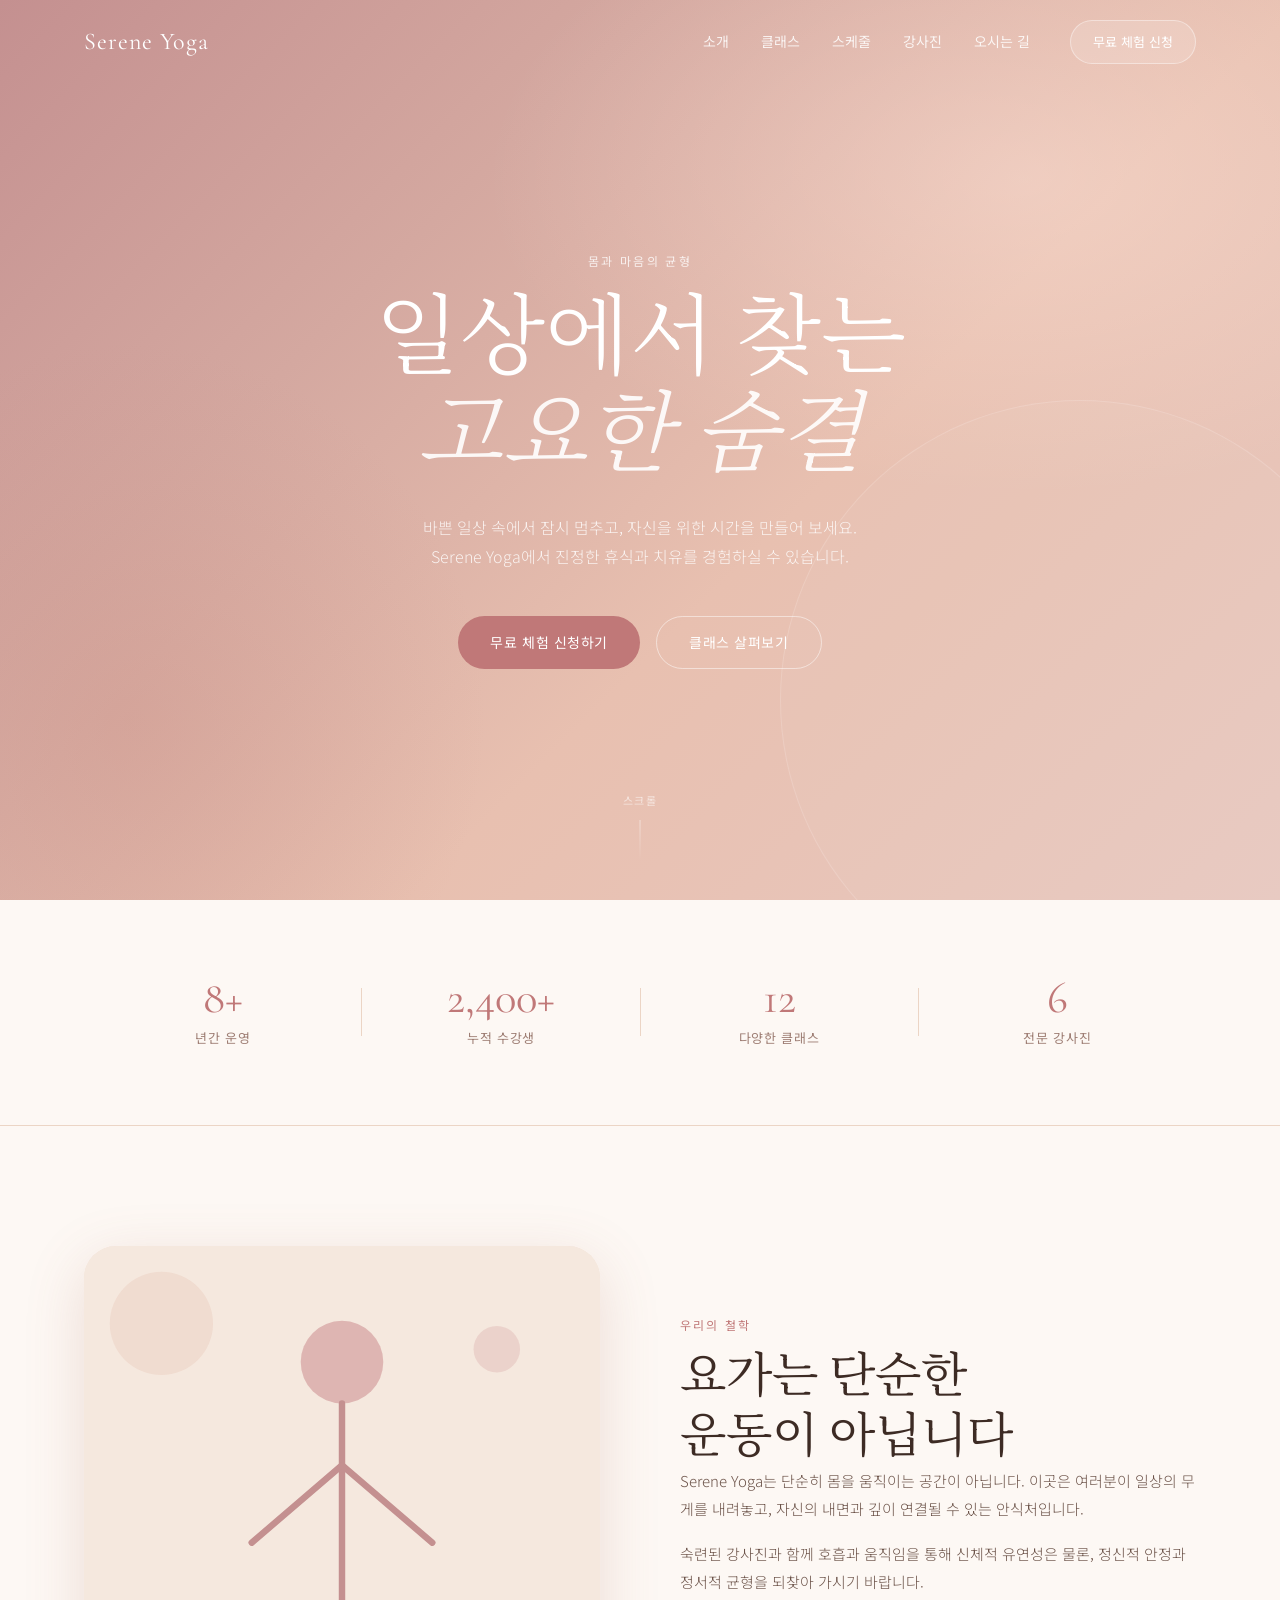
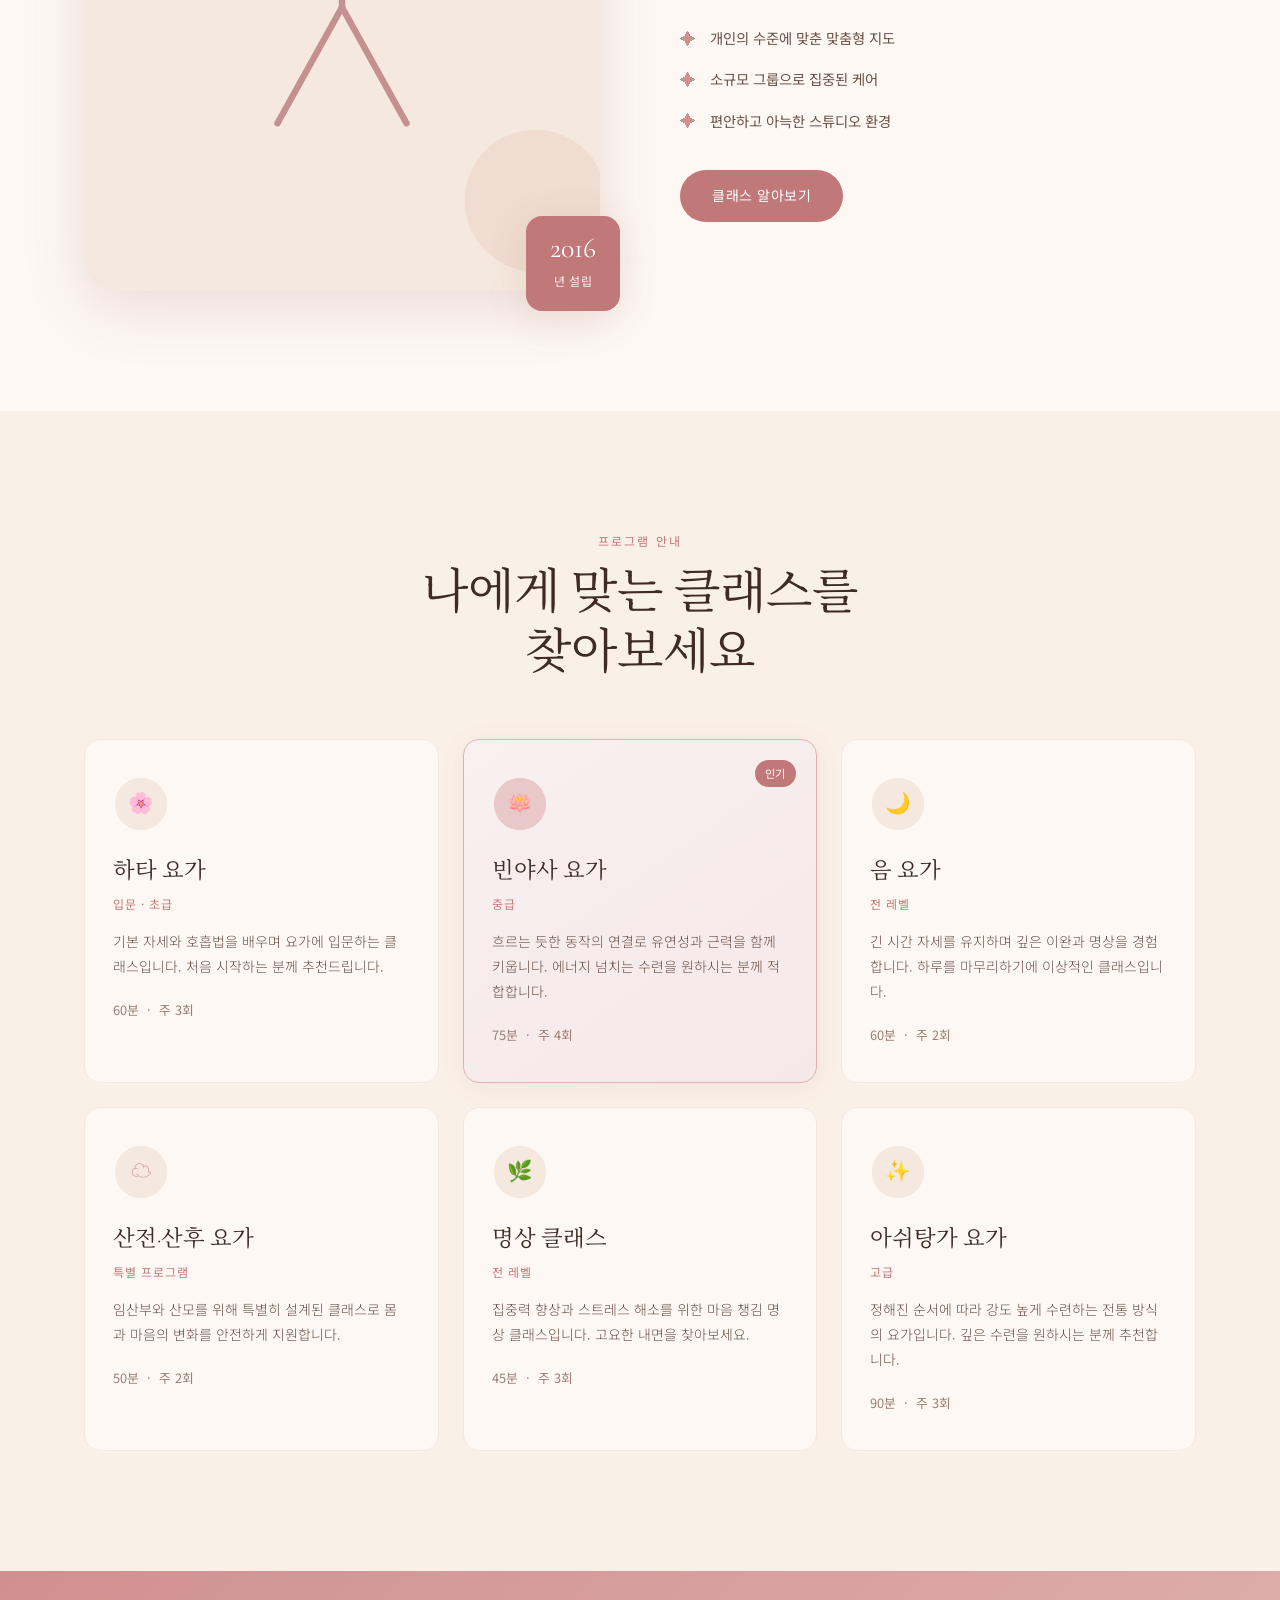
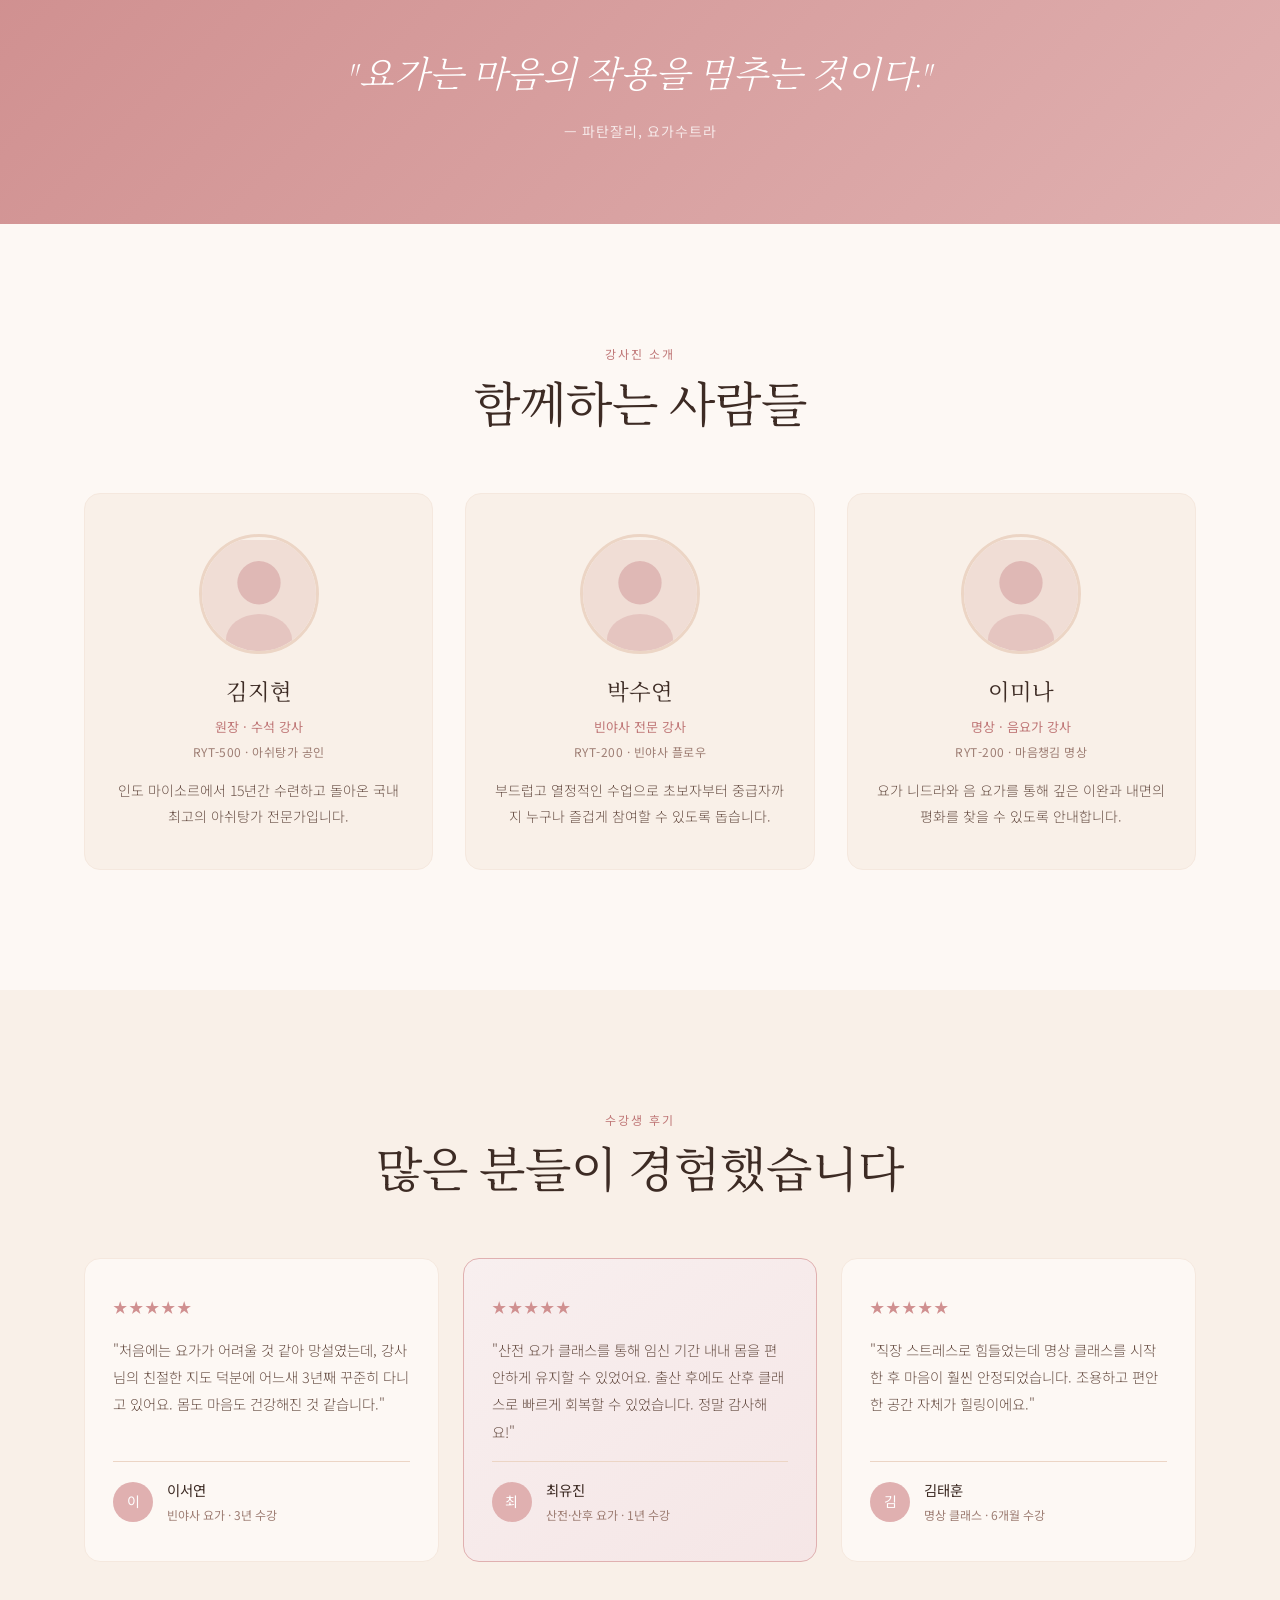
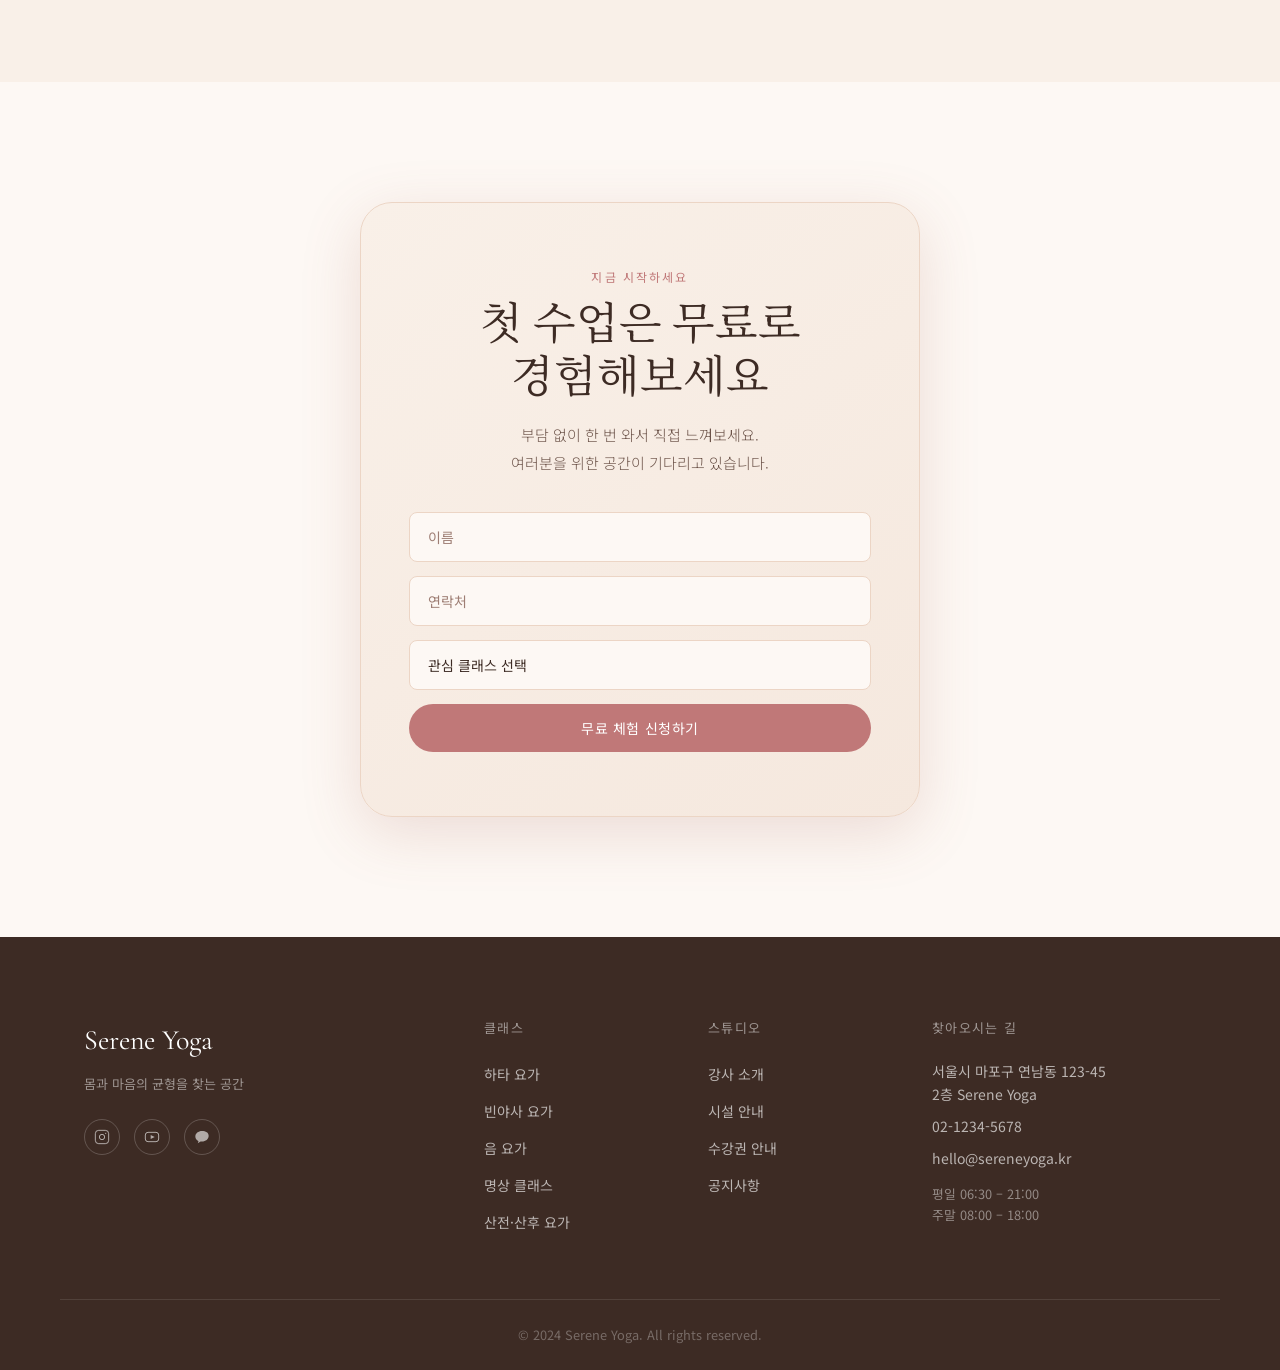
==== index.html @ a962a91e "Add Serene Yoga brand website V1 and V2 - V1: initial yoga studio landing page (index.html, style.cs" ====
<!DOCTYPE html>
<html lang="ko">
<head>
  <meta charset="UTF-8" />
  <meta name="viewport" content="width=device-width, initial-scale=1.0" />
  <title>Serene Yoga — 내면의 평화를 찾아서</title>
  <link rel="preconnect" href="https://fonts.googleapis.com" />
  <link rel="preconnect" href="https://fonts.gstatic.com" crossorigin />
  <link href="https://fonts.googleapis.com/css2?family=Cormorant+Garamond:ital,wght@0,300;0,400;0,500;1,300;1,400&family=Noto+Serif+KR:wght@300;400;500&family=Noto+Sans+KR:wght@300;400&display=swap" rel="stylesheet" />
  <link rel="stylesheet" href="style.css" />
</head>
<body>

  <!-- Navigation -->
  <header class="nav-header">
    <div class="nav-inner">
      <a href="#" class="logo">Serene Yoga</a>
      <nav class="nav-links">
        <a href="#about">소개</a>
        <a href="#classes">클래스</a>
        <a href="#schedule">스케줄</a>
        <a href="#instructors">강사진</a>
        <a href="#contact">오시는 길</a>
      </nav>
      <a href="#register" class="nav-cta">무료 체험 신청</a>
      <button class="nav-toggle" aria-label="메뉴 열기">
        <span></span><span></span><span></span>
      </button>
    </div>
  </header>

  <!-- Hero -->
  <section class="hero">
    <div class="hero-bg"></div>
    <div class="hero-content">
      <p class="hero-eyebrow">몸과 마음의 균형</p>
      <h1 class="hero-title">일상에서 찾는<br /><em>고요한 숨결</em></h1>
      <p class="hero-desc">
        바쁜 일상 속에서 잠시 멈추고, 자신을 위한 시간을 만들어 보세요.<br />
        Serene Yoga에서 진정한 휴식과 치유를 경험하실 수 있습니다.
      </p>
      <div class="hero-actions">
        <a href="#register" class="btn btn-primary">무료 체험 신청하기</a>
        <a href="#classes" class="btn btn-ghost">클래스 살펴보기</a>
      </div>
    </div>
    <div class="hero-scroll">
      <span>스크롤</span>
      <div class="scroll-line"></div>
    </div>
  </section>

  <!-- Stats -->
  <section class="stats">
    <div class="container">
      <div class="stats-grid">
        <div class="stat-item">
          <span class="stat-num">8+</span>
          <span class="stat-label">년간 운영</span>
        </div>
        <div class="stat-divider"></div>
        <div class="stat-item">
          <span class="stat-num">2,400+</span>
          <span class="stat-label">누적 수강생</span>
        </div>
        <div class="stat-divider"></div>
        <div class="stat-item">
          <span class="stat-num">12</span>
          <span class="stat-label">다양한 클래스</span>
        </div>
        <div class="stat-divider"></div>
        <div class="stat-item">
          <span class="stat-num">6</span>
          <span class="stat-label">전문 강사진</span>
        </div>
      </div>
    </div>
  </section>

  <!-- About -->
  <section class="about" id="about">
    <div class="container about-grid">
      <div class="about-visual">
        <div class="about-img-wrap">
          <div class="about-img-placeholder">
            <svg viewBox="0 0 400 500" fill="none" xmlns="http://www.w3.org/2000/svg">
              <rect width="400" height="500" fill="#f5e8de"/>
              <!-- Simple yoga pose illustration -->
              <circle cx="200" cy="90" r="32" fill="#d4a0a0" opacity="0.7"/>
              <line x1="200" y1="122" x2="200" y2="280" stroke="#c49090" stroke-width="5" stroke-linecap="round"/>
              <line x1="200" y1="170" x2="130" y2="230" stroke="#c49090" stroke-width="5" stroke-linecap="round"/>
              <line x1="200" y1="170" x2="270" y2="230" stroke="#c49090" stroke-width="5" stroke-linecap="round"/>
              <line x1="200" y1="280" x2="150" y2="370" stroke="#c49090" stroke-width="5" stroke-linecap="round"/>
              <line x1="200" y1="280" x2="250" y2="370" stroke="#c49090" stroke-width="5" stroke-linecap="round"/>
              <!-- decorative circles -->
              <circle cx="60" cy="60" r="40" fill="#e8c8b8" opacity="0.4"/>
              <circle cx="350" cy="430" r="55" fill="#e8c8b8" opacity="0.4"/>
              <circle cx="320" cy="80" r="18" fill="#d4a0a0" opacity="0.3"/>
            </svg>
          </div>
          <div class="about-badge">
            <span class="badge-num">2016</span>
            <span class="badge-text">년 설립</span>
          </div>
        </div>
      </div>
      <div class="about-text">
        <p class="section-eyebrow">우리의 철학</p>
        <h2 class="section-title">요가는 단순한<br />운동이 아닙니다</h2>
        <p class="about-body">
          Serene Yoga는 단순히 몸을 움직이는 공간이 아닙니다. 이곳은 여러분이 일상의 무게를 내려놓고,
          자신의 내면과 깊이 연결될 수 있는 안식처입니다.
        </p>
        <p class="about-body">
          숙련된 강사진과 함께 호흡과 움직임을 통해 신체적 유연성은 물론,
          정신적 안정과 정서적 균형을 되찾아 가시기 바랍니다.
        </p>
        <ul class="about-list">
          <li>
            <div class="list-icon">&#10022;</div>
            <span>개인의 수준에 맞춘 맞춤형 지도</span>
          </li>
          <li>
            <div class="list-icon">&#10022;</div>
            <span>소규모 그룹으로 집중된 케어</span>
          </li>
          <li>
            <div class="list-icon">&#10022;</div>
            <span>편안하고 아늑한 스튜디오 환경</span>
          </li>
        </ul>
        <a href="#classes" class="btn btn-primary">클래스 알아보기</a>
      </div>
    </div>
  </section>

  <!-- Classes -->
  <section class="classes" id="classes">
    <div class="container">
      <div class="section-header">
        <p class="section-eyebrow">프로그램 안내</p>
        <h2 class="section-title">나에게 맞는 클래스를<br />찾아보세요</h2>
      </div>
      <div class="classes-grid">
        <div class="class-card">
          <div class="class-icon">
            <svg viewBox="0 0 60 60" fill="none"><circle cx="30" cy="30" r="28" fill="#f5e8de"/><text x="30" y="36" text-anchor="middle" font-size="22" fill="#c49090">🌸</text></svg>
          </div>
          <h3 class="class-name">하타 요가</h3>
          <p class="class-level">입문 · 초급</p>
          <p class="class-desc">기본 자세와 호흡법을 배우며 요가에 입문하는 클래스입니다. 처음 시작하는 분께 추천드립니다.</p>
          <div class="class-info">
            <span>60분</span>
            <span>·</span>
            <span>주 3회</span>
          </div>
        </div>
        <div class="class-card class-card--featured">
          <div class="class-badge-tag">인기</div>
          <div class="class-icon">
            <svg viewBox="0 0 60 60" fill="none"><circle cx="30" cy="30" r="28" fill="#e8c8c8"/><text x="30" y="36" text-anchor="middle" font-size="22" fill="#a06060">🪷</text></svg>
          </div>
          <h3 class="class-name">빈야사 요가</h3>
          <p class="class-level">중급</p>
          <p class="class-desc">흐르는 듯한 동작의 연결로 유연성과 근력을 함께 키웁니다. 에너지 넘치는 수련을 원하시는 분께 적합합니다.</p>
          <div class="class-info">
            <span>75분</span>
            <span>·</span>
            <span>주 4회</span>
          </div>
        </div>
        <div class="class-card">
          <div class="class-icon">
            <svg viewBox="0 0 60 60" fill="none"><circle cx="30" cy="30" r="28" fill="#f5e8de"/><text x="30" y="36" text-anchor="middle" font-size="22" fill="#c49090">🌙</text></svg>
          </div>
          <h3 class="class-name">음 요가</h3>
          <p class="class-level">전 레벨</p>
          <p class="class-desc">긴 시간 자세를 유지하며 깊은 이완과 명상을 경험합니다. 하루를 마무리하기에 이상적인 클래스입니다.</p>
          <div class="class-info">
            <span>60분</span>
            <span>·</span>
            <span>주 2회</span>
          </div>
        </div>
        <div class="class-card">
          <div class="class-icon">
            <svg viewBox="0 0 60 60" fill="none"><circle cx="30" cy="30" r="28" fill="#f5e8de"/><text x="30" y="36" text-anchor="middle" font-size="22" fill="#c49090">☁️</text></svg>
          </div>
          <h3 class="class-name">산전·산후 요가</h3>
          <p class="class-level">특별 프로그램</p>
          <p class="class-desc">임산부와 산모를 위해 특별히 설계된 클래스로 몸과 마음의 변화를 안전하게 지원합니다.</p>
          <div class="class-info">
            <span>50분</span>
            <span>·</span>
            <span>주 2회</span>
          </div>
        </div>
        <div class="class-card">
          <div class="class-icon">
            <svg viewBox="0 0 60 60" fill="none"><circle cx="30" cy="30" r="28" fill="#f5e8de"/><text x="30" y="36" text-anchor="middle" font-size="22" fill="#c49090">🌿</text></svg>
          </div>
          <h3 class="class-name">명상 클래스</h3>
          <p class="class-level">전 레벨</p>
          <p class="class-desc">집중력 향상과 스트레스 해소를 위한 마음 챙김 명상 클래스입니다. 고요한 내면을 찾아보세요.</p>
          <div class="class-info">
            <span>45분</span>
            <span>·</span>
            <span>주 3회</span>
          </div>
        </div>
        <div class="class-card">
          <div class="class-icon">
            <svg viewBox="0 0 60 60" fill="none"><circle cx="30" cy="30" r="28" fill="#f5e8de"/><text x="30" y="36" text-anchor="middle" font-size="22" fill="#c49090">✨</text></svg>
          </div>
          <h3 class="class-name">아쉬탕가 요가</h3>
          <p class="class-level">고급</p>
          <p class="class-desc">정해진 순서에 따라 강도 높게 수련하는 전통 방식의 요가입니다. 깊은 수련을 원하시는 분께 추천합니다.</p>
          <div class="class-info">
            <span>90분</span>
            <span>·</span>
            <span>주 3회</span>
          </div>
        </div>
      </div>
    </div>
  </section>

  <!-- Quote banner -->
  <section class="quote-banner">
    <div class="container">
      <blockquote>
        <p>"요가는 마음의 작용을 멈추는 것이다."</p>
        <cite>— 파탄잘리, 요가수트라</cite>
      </blockquote>
    </div>
  </section>

  <!-- Instructors -->
  <section class="instructors" id="instructors">
    <div class="container">
      <div class="section-header">
        <p class="section-eyebrow">강사진 소개</p>
        <h2 class="section-title">함께하는 사람들</h2>
      </div>
      <div class="instructors-grid">
        <div class="instructor-card">
          <div class="instructor-photo">
            <svg viewBox="0 0 200 200" fill="none"><rect width="200" height="200" fill="#f0ddd5"/><circle cx="100" cy="75" r="38" fill="#d4a0a0" opacity="0.6"/><ellipse cx="100" cy="175" rx="58" ry="45" fill="#d4a0a0" opacity="0.4"/></svg>
          </div>
          <h3 class="instructor-name">김지현</h3>
          <p class="instructor-role">원장 · 수석 강사</p>
          <p class="instructor-cert">RYT-500 · 아쉬탕가 공인</p>
          <p class="instructor-bio">인도 마이소르에서 15년간 수련하고 돌아온 국내 최고의 아쉬탕가 전문가입니다.</p>
        </div>
        <div class="instructor-card">
          <div class="instructor-photo">
            <svg viewBox="0 0 200 200" fill="none"><rect width="200" height="200" fill="#f0ddd5"/><circle cx="100" cy="75" r="38" fill="#d4a0a0" opacity="0.6"/><ellipse cx="100" cy="175" rx="58" ry="45" fill="#d4a0a0" opacity="0.4"/></svg>
          </div>
          <h3 class="instructor-name">박수연</h3>
          <p class="instructor-role">빈야사 전문 강사</p>
          <p class="instructor-cert">RYT-200 · 빈야사 플로우</p>
          <p class="instructor-bio">부드럽고 열정적인 수업으로 초보자부터 중급자까지 누구나 즐겁게 참여할 수 있도록 돕습니다.</p>
        </div>
        <div class="instructor-card">
          <div class="instructor-photo">
            <svg viewBox="0 0 200 200" fill="none"><rect width="200" height="200" fill="#f0ddd5"/><circle cx="100" cy="75" r="38" fill="#d4a0a0" opacity="0.6"/><ellipse cx="100" cy="175" rx="58" ry="45" fill="#d4a0a0" opacity="0.4"/></svg>
          </div>
          <h3 class="instructor-name">이미나</h3>
          <p class="instructor-role">명상 · 음요가 강사</p>
          <p class="instructor-cert">RYT-200 · 마음챙김 명상</p>
          <p class="instructor-bio">요가 니드라와 음 요가를 통해 깊은 이완과 내면의 평화를 찾을 수 있도록 안내합니다.</p>
        </div>
      </div>
    </div>
  </section>

  <!-- Testimonials -->
  <section class="testimonials">
    <div class="container">
      <div class="section-header">
        <p class="section-eyebrow">수강생 후기</p>
        <h2 class="section-title">많은 분들이 경험했습니다</h2>
      </div>
      <div class="testimonials-grid">
        <div class="testimonial-card">
          <div class="stars">★★★★★</div>
          <p class="testimonial-text">"처음에는 요가가 어려울 것 같아 망설였는데, 강사님의 친절한 지도 덕분에 어느새 3년째 꾸준히 다니고 있어요. 몸도 마음도 건강해진 것 같습니다."</p>
          <div class="testimonial-author">
            <div class="author-avatar">이</div>
            <div>
              <p class="author-name">이서연</p>
              <p class="author-info">빈야사 요가 · 3년 수강</p>
            </div>
          </div>
        </div>
        <div class="testimonial-card testimonial-card--featured">
          <div class="stars">★★★★★</div>
          <p class="testimonial-text">"산전 요가 클래스를 통해 임신 기간 내내 몸을 편안하게 유지할 수 있었어요. 출산 후에도 산후 클래스로 빠르게 회복할 수 있었습니다. 정말 감사해요!"</p>
          <div class="testimonial-author">
            <div class="author-avatar">최</div>
            <div>
              <p class="author-name">최유진</p>
              <p class="author-info">산전·산후 요가 · 1년 수강</p>
            </div>
          </div>
        </div>
        <div class="testimonial-card">
          <div class="stars">★★★★★</div>
          <p class="testimonial-text">"직장 스트레스로 힘들었는데 명상 클래스를 시작한 후 마음이 훨씬 안정되었습니다. 조용하고 편안한 공간 자체가 힐링이에요."</p>
          <div class="testimonial-author">
            <div class="author-avatar">김</div>
            <div>
              <p class="author-name">김태훈</p>
              <p class="author-info">명상 클래스 · 6개월 수강</p>
            </div>
          </div>
        </div>
      </div>
    </div>
  </section>

  <!-- CTA -->
  <section class="cta-section" id="register">
    <div class="container">
      <div class="cta-box">
        <p class="section-eyebrow">지금 시작하세요</p>
        <h2 class="cta-title">첫 수업은 무료로<br />경험해보세요</h2>
        <p class="cta-desc">부담 없이 한 번 와서 직접 느껴보세요.<br />여러분을 위한 공간이 기다리고 있습니다.</p>
        <form class="cta-form">
          <input type="text" placeholder="이름" />
          <input type="tel" placeholder="연락처" />
          <select>
            <option value="">관심 클래스 선택</option>
            <option>하타 요가</option>
            <option>빈야사 요가</option>
            <option>음 요가</option>
            <option>산전·산후 요가</option>
            <option>명상 클래스</option>
            <option>아쉬탕가 요가</option>
          </select>
          <button type="submit" class="btn btn-primary btn-full">무료 체험 신청하기</button>
        </form>
      </div>
    </div>
  </section>

  <!-- Footer -->
  <footer class="footer" id="contact">
    <div class="container footer-grid">
      <div class="footer-brand">
        <p class="footer-logo">Serene Yoga</p>
        <p class="footer-tagline">몸과 마음의 균형을 찾는 공간</p>
        <div class="footer-socials">
          <a href="#" aria-label="Instagram">
            <svg viewBox="0 0 24 24" fill="none" stroke="currentColor" stroke-width="1.5"><rect x="2" y="2" width="20" height="20" rx="5"/><circle cx="12" cy="12" r="4"/><circle cx="17.5" cy="6.5" r="1" fill="currentColor" stroke="none"/></svg>
          </a>
          <a href="#" aria-label="YouTube">
            <svg viewBox="0 0 24 24" fill="none" stroke="currentColor" stroke-width="1.5"><rect x="2" y="5" width="20" height="14" rx="4"/><polygon points="10,9 16,12 10,15" fill="currentColor" stroke="none"/></svg>
          </a>
          <a href="#" aria-label="Kakao">
            <svg viewBox="0 0 24 24" fill="currentColor"><path d="M12 3C6.48 3 2 6.69 2 11.25c0 2.9 1.88 5.45 4.73 6.94L5.7 21.5l4.16-2.73c.7.1 1.42.15 2.14.15 5.52 0 10-3.69 10-8.67S17.52 3 12 3z"/></svg>
          </a>
        </div>
      </div>
      <div class="footer-col">
        <h4>클래스</h4>
        <ul>
          <li><a href="#">하타 요가</a></li>
          <li><a href="#">빈야사 요가</a></li>
          <li><a href="#">음 요가</a></li>
          <li><a href="#">명상 클래스</a></li>
          <li><a href="#">산전·산후 요가</a></li>
        </ul>
      </div>
      <div class="footer-col">
        <h4>스튜디오</h4>
        <ul>
          <li><a href="#">강사 소개</a></li>
          <li><a href="#">시설 안내</a></li>
          <li><a href="#">수강권 안내</a></li>
          <li><a href="#">공지사항</a></li>
        </ul>
      </div>
      <div class="footer-col footer-contact">
        <h4>찾아오시는 길</h4>
        <p>서울시 마포구 연남동 123-45<br />2층 Serene Yoga</p>
        <p>02-1234-5678</p>
        <p>hello@sereneyoga.kr</p>
        <p class="footer-hours">
          평일 06:30 – 21:00<br />
          주말 08:00 – 18:00
        </p>
      </div>
    </div>
    <div class="footer-bottom">
      <p>© 2024 Serene Yoga. All rights reserved.</p>
    </div>
  </footer>

  <script src="main.js"></script>
</body>
</html>
---- style.css ----
:root {
  --beige-50: #fdf8f4;
  --beige-100: #f9f0e8;
  --beige-200: #f5e8de;
  --beige-300: #ecd5c5;
  --pink-300: #e0b0b0;
  --pink-400: #d09090;
  --pink-500: #c07878;
  --pink-600: #a86060;
  --text-dark: #3d2b24;
  --text-mid: #6b5248;
  --text-light: #9e7e74;
  --font-serif: 'Cormorant Garamond', 'Noto Serif KR', serif;
  --font-sans: 'Noto Sans KR', sans-serif;
  --radius-sm: 8px;
  --radius-md: 16px;
  --radius-lg: 32px;
  --radius-full: 9999px;
  --shadow-soft: 0 4px 24px rgba(160,96,80,0.08);
  --shadow-md: 0 8px 40px rgba(160,96,80,0.14);
  --shadow-lg: 0 16px 60px rgba(160,96,80,0.18);
  --t: 0.3s ease;
}

*,*::before,*::after{box-sizing:border-box;margin:0;padding:0}
html{scroll-behavior:smooth;font-size:16px}
body{font-family:var(--font-sans);color:var(--text-dark);background:var(--beige-50);line-height:1.7;-webkit-font-smoothing:antialiased}
img,svg{display:block;max-width:100%}
a{text-decoration:none;color:inherit;transition:color var(--t)}
ul{list-style:none}
button{cursor:pointer;border:none;background:none;font-family:inherit}

.container{width:100%;max-width:1160px;margin:0 auto;padding:0 24px}

.section-eyebrow{font-size:.75rem;font-weight:400;letter-spacing:.18em;text-transform:uppercase;color:var(--pink-500);margin-bottom:12px}
.section-title{font-family:var(--font-serif);font-size:clamp(2rem,4vw,3rem);font-weight:400;line-height:1.25;color:var(--text-dark)}
.section-header{text-align:center;margin-bottom:56px}

.btn{display:inline-flex;align-items:center;gap:8px;padding:14px 32px;border-radius:var(--radius-full);font-size:.875rem;font-weight:400;letter-spacing:.04em;transition:all var(--t)}
.btn-primary{background:var(--pink-500);color:#fff}
.btn-primary:hover{background:var(--pink-600);transform:translateY(-2px);box-shadow:0 8px 24px rgba(192,120,120,.35)}
.btn-ghost{background:transparent;color:#fff;border:1px solid rgba(255,255,255,.5)}
.btn-ghost:hover{background:rgba(255,255,255,.12);border-color:rgba(255,255,255,.8)}
.btn-full{width:100%;justify-content:center}

/* NAV */
.nav-header{position:fixed;top:0;left:0;right:0;z-index:100;transition:background var(--t),box-shadow var(--t)}
.nav-header.scrolled{background:rgba(253,248,244,.95);backdrop-filter:blur(12px);box-shadow:0 1px 0 var(--beige-300)}
.nav-inner{max-width:1160px;margin:0 auto;padding:20px 24px;display:flex;align-items:center;gap:40px}
.logo{font-family:var(--font-serif);font-size:1.5rem;font-weight:400;color:#fff;letter-spacing:.04em;transition:color var(--t);white-space:nowrap}
.nav-header.scrolled .logo{color:var(--text-dark)}
.nav-links{display:flex;gap:32px;margin-left:auto}
.nav-links a{font-size:.875rem;color:rgba(255,255,255,.85);transition:color var(--t)}
.nav-links a:hover{color:#fff}
.nav-header.scrolled .nav-links a{color:var(--text-mid)}
.nav-header.scrolled .nav-links a:hover{color:var(--pink-500)}
.nav-cta{font-size:.8125rem;padding:10px 22px;border-radius:var(--radius-full);background:rgba(255,255,255,.15);border:1px solid rgba(255,255,255,.4);color:#fff;white-space:nowrap;transition:all var(--t)}
.nav-cta:hover{background:rgba(255,255,255,.25)}
.nav-header.scrolled .nav-cta{background:var(--pink-500);border-color:var(--pink-500);color:#fff}
.nav-header.scrolled .nav-cta:hover{background:var(--pink-600)}
.nav-toggle{display:none;flex-direction:column;gap:5px;padding:4px}
.nav-toggle span{display:block;width:22px;height:1.5px;background:#fff;border-radius:2px;transition:all var(--t)}
.nav-header.scrolled .nav-toggle span{background:var(--text-dark)}

/* HERO */
.hero{position:relative;min-height:100vh;display:flex;align-items:center;justify-content:center;overflow:hidden}
.hero-bg{position:absolute;inset:0;background:linear-gradient(135deg,#c49090 0%,#d4a8a0 30%,#e8c0b0 60%,#e8c8c0 100%);z-index:0}
.hero-bg::before{content:'';position:absolute;inset:0;background:radial-gradient(ellipse 60% 50% at 80% 20%,rgba(255,230,220,.4) 0%,transparent 70%),radial-gradient(ellipse 40% 60% at 10% 80%,rgba(200,140,130,.3) 0%,transparent 70%)}
.hero-bg::after{content:'';position:absolute;width:600px;height:600px;border-radius:50%;border:1px solid rgba(255,255,255,.15);right:-100px;bottom:-100px;background:rgba(255,255,255,.04)}
.hero-content{position:relative;z-index:1;text-align:center;padding:100px 24px 80px;max-width:740px}
.hero-eyebrow{font-size:.75rem;letter-spacing:.2em;text-transform:uppercase;color:rgba(255,255,255,.8);margin-bottom:20px;font-weight:400}
.hero-title{font-family:var(--font-serif);font-size:clamp(3rem,7vw,5.5rem);font-weight:300;line-height:1.1;color:#fff;margin-bottom:28px}
.hero-title em{font-style:italic;color:rgba(255,255,255,.9)}
.hero-desc{font-size:1rem;color:rgba(255,255,255,.82);line-height:1.85;margin-bottom:44px;font-weight:300}
.hero-actions{display:flex;gap:16px;justify-content:center;flex-wrap:wrap}
.hero-scroll{position:absolute;bottom:40px;left:50%;transform:translateX(-50%);display:flex;flex-direction:column;align-items:center;gap:10px;color:rgba(255,255,255,.6);font-size:.6875rem;letter-spacing:.15em;text-transform:uppercase;z-index:1;animation:scrollBounce 2.5s ease-in-out infinite}
.scroll-line{width:1px;height:40px;background:linear-gradient(to bottom,rgba(255,255,255,.5),transparent)}
@keyframes scrollBounce{0%,100%{transform:translateX(-50%) translateY(0)}50%{transform:translateX(-50%) translateY(6px)}}

/* STATS */
.stats{background:var(--beige-50);padding:56px 0;border-bottom:1px solid var(--beige-300)}
.stats-grid{display:flex;align-items:center;justify-content:center;flex-wrap:wrap}
.stat-item{flex:1;min-width:160px;display:flex;flex-direction:column;align-items:center;gap:6px;padding:20px}
.stat-num{font-family:var(--font-serif);font-size:2.8rem;font-weight:400;color:var(--pink-500);line-height:1}
.stat-label{font-size:.8125rem;color:var(--text-light);letter-spacing:.05em}
.stat-divider{width:1px;height:48px;background:var(--beige-300);flex-shrink:0}

/* ABOUT */
.about{padding:120px 0;background:var(--beige-50)}
.about-grid{display:grid;grid-template-columns:1fr 1fr;gap:80px;align-items:center}
.about-visual{position:relative}
.about-img-wrap{position:relative;border-radius:var(--radius-lg);overflow:visible}
.about-img-placeholder{border-radius:var(--radius-lg);overflow:hidden;box-shadow:var(--shadow-lg);aspect-ratio:4/5;background:var(--beige-200)}
.about-img-placeholder svg{width:100%;height:100%}
.about-badge{position:absolute;bottom:-20px;right:-20px;background:var(--pink-500);color:#fff;border-radius:var(--radius-md);padding:18px 24px;text-align:center;box-shadow:var(--shadow-md)}
.badge-num{display:block;font-family:var(--font-serif);font-size:1.75rem;line-height:1;margin-bottom:4px}
.badge-text{font-size:.75rem;letter-spacing:.05em;opacity:.9}
.about-body{color:var(--text-mid);font-size:.9375rem;margin-bottom:16px;line-height:1.9;font-weight:300}
.about-list{margin:28px 0 36px;display:flex;flex-direction:column;gap:14px}
.about-list li{display:flex;align-items:center;gap:14px;font-size:.9rem;color:var(--text-mid)}
.list-icon{color:var(--pink-400);font-size:1rem;flex-shrink:0}

/* CLASSES */
.classes{padding:120px 0;background:var(--beige-100)}
.classes-grid{display:grid;grid-template-columns:repeat(3,1fr);gap:24px}
.class-card{background:var(--beige-50);border-radius:var(--radius-md);padding:36px 28px;position:relative;transition:transform var(--t),box-shadow var(--t);border:1px solid var(--beige-200)}
.class-card:hover{transform:translateY(-4px);box-shadow:var(--shadow-md)}
.class-card--featured{background:linear-gradient(145deg,#f9f0f0,#f5e8e8);border-color:var(--pink-300);box-shadow:var(--shadow-soft)}
.class-badge-tag{position:absolute;top:20px;right:20px;background:var(--pink-500);color:#fff;font-size:.7rem;letter-spacing:.08em;padding:4px 10px;border-radius:var(--radius-full)}
.class-icon{width:56px;height:56px;margin-bottom:20px}
.class-icon svg{width:56px;height:56px}
.class-name{font-family:var(--font-serif);font-size:1.4rem;font-weight:400;color:var(--text-dark);margin-bottom:4px}
.class-level{font-size:.75rem;color:var(--pink-500);letter-spacing:.08em;margin-bottom:14px}
.class-desc{font-size:.875rem;color:var(--text-mid);line-height:1.8;margin-bottom:20px;font-weight:300}
.class-info{display:flex;gap:8px;font-size:.8rem;color:var(--text-light)}

/* QUOTE */
.quote-banner{background:linear-gradient(135deg,var(--pink-400) 0%,var(--pink-300) 100%);padding:80px 0;text-align:center}
.quote-banner blockquote p{font-family:var(--font-serif);font-size:clamp(1.5rem,3vw,2.25rem);font-weight:300;font-style:italic;color:#fff;margin-bottom:16px;line-height:1.4}
.quote-banner cite{font-size:.875rem;color:rgba(255,255,255,.75);letter-spacing:.06em;font-style:normal}

/* INSTRUCTORS */
.instructors{padding:120px 0;background:var(--beige-50)}
.instructors-grid{display:grid;grid-template-columns:repeat(3,1fr);gap:32px}
.instructor-card{text-align:center;padding:40px 28px;border-radius:var(--radius-md);background:var(--beige-100);border:1px solid var(--beige-200);transition:transform var(--t),box-shadow var(--t)}
.instructor-card:hover{transform:translateY(-4px);box-shadow:var(--shadow-md)}
.instructor-photo{width:120px;height:120px;border-radius:50%;overflow:hidden;margin:0 auto 20px;border:3px solid var(--beige-300)}
.instructor-photo svg{width:120px;height:120px}
.instructor-name{font-family:var(--font-serif);font-size:1.4rem;font-weight:400;color:var(--text-dark);margin-bottom:4px}
.instructor-role{font-size:.8125rem;color:var(--pink-500);margin-bottom:4px}
.instructor-cert{font-size:.75rem;color:var(--text-light);letter-spacing:.04em;margin-bottom:16px}
.instructor-bio{font-size:.875rem;color:var(--text-mid);line-height:1.8;font-weight:300}

/* TESTIMONIALS */
.testimonials{padding:120px 0;background:var(--beige-100)}
.testimonials-grid{display:grid;grid-template-columns:repeat(3,1fr);gap:24px}
.testimonial-card{background:var(--beige-50);border-radius:var(--radius-md);padding:36px 28px;border:1px solid var(--beige-200);display:flex;flex-direction:column;gap:16px}
.testimonial-card--featured{background:linear-gradient(145deg,#f8efef,#f5e6e6);border-color:var(--pink-300)}
.stars{color:var(--pink-400);font-size:.9rem;letter-spacing:2px}
.testimonial-text{font-size:.9rem;color:var(--text-mid);line-height:1.9;font-weight:300;flex:1}
.testimonial-author{display:flex;align-items:center;gap:14px;padding-top:16px;border-top:1px solid var(--beige-300)}
.author-avatar{width:40px;height:40px;border-radius:50%;background:var(--pink-300);color:#fff;display:flex;align-items:center;justify-content:center;font-size:.875rem;flex-shrink:0}
.author-name{font-size:.9rem;font-weight:400;color:var(--text-dark);margin-bottom:2px}
.author-info{font-size:.75rem;color:var(--text-light)}

/* CTA */
.cta-section{padding:120px 0;background:var(--beige-50)}
.cta-box{max-width:560px;margin:0 auto;text-align:center;background:linear-gradient(145deg,var(--beige-100),var(--beige-200));border-radius:var(--radius-lg);padding:64px 48px;box-shadow:var(--shadow-lg);border:1px solid var(--beige-300)}
.cta-title{font-family:var(--font-serif);font-size:clamp(2rem,4vw,2.75rem);font-weight:400;color:var(--text-dark);margin-bottom:16px;line-height:1.2}
.cta-desc{font-size:.9375rem;color:var(--text-mid);margin-bottom:36px;line-height:1.85;font-weight:300}
.cta-form{display:flex;flex-direction:column;gap:14px}
.cta-form input,.cta-form select{width:100%;padding:14px 18px;border:1px solid var(--beige-300);border-radius:var(--radius-sm);background:var(--beige-50);font-family:var(--font-sans);font-size:.875rem;color:var(--text-dark);transition:border-color var(--t),box-shadow var(--t);appearance:none;-webkit-appearance:none}
.cta-form input::placeholder{color:var(--text-light)}
.cta-form input:focus,.cta-form select:focus{outline:none;border-color:var(--pink-300);box-shadow:0 0 0 3px rgba(192,120,120,.1)}

/* FOOTER */
.footer{background:var(--text-dark);color:rgba(255,255,255,.7);padding:80px 0 0}
.footer-grid{display:grid;grid-template-columns:2fr 1fr 1fr 1.5fr;gap:48px;padding-bottom:64px;border-bottom:1px solid rgba(255,255,255,.1)}
.footer-logo{font-family:var(--font-serif);font-size:1.75rem;font-weight:400;color:#fff;margin-bottom:8px}
.footer-tagline{font-size:.8125rem;color:rgba(255,255,255,.5);margin-bottom:24px}
.footer-socials{display:flex;gap:14px}
.footer-socials a{width:36px;height:36px;border-radius:50%;border:1px solid rgba(255,255,255,.2);display:flex;align-items:center;justify-content:center;color:rgba(255,255,255,.6);transition:all var(--t)}
.footer-socials a:hover{border-color:var(--pink-400);color:var(--pink-300);background:rgba(192,120,120,.1)}
.footer-socials svg{width:16px;height:16px}
.footer-col h4{font-size:.8125rem;font-weight:400;letter-spacing:.1em;text-transform:uppercase;color:rgba(255,255,255,.5);margin-bottom:20px}
.footer-col ul{display:flex;flex-direction:column;gap:10px}
.footer-col a{font-size:.875rem;color:rgba(255,255,255,.65);transition:color var(--t)}
.footer-col a:hover{color:var(--pink-300)}
.footer-contact p{font-size:.875rem;margin-bottom:8px;line-height:1.7;color:rgba(255,255,255,.65)}
.footer-hours{color:rgba(255,255,255,.45)!important;font-size:.8rem!important;margin-top:12px}
.footer-bottom{text-align:center;padding:24px;font-size:.8rem;color:rgba(255,255,255,.3)}

/* RESPONSIVE */
@media(max-width:1024px){
  .classes-grid{grid-template-columns:repeat(2,1fr)}
  .footer-grid{grid-template-columns:1fr 1fr}
}
@media(max-width:768px){
  .nav-links,.nav-cta{display:none}
  .nav-toggle{display:flex}
  .nav-links.open{display:flex;flex-direction:column;position:fixed;top:0;left:0;right:0;bottom:0;background:var(--beige-50);align-items:center;justify-content:center;gap:32px;z-index:99}
  .nav-links.open a{font-size:1.5rem;color:var(--text-dark)}
  .about-grid{grid-template-columns:1fr;gap:48px}
  .about-visual{order:-1;max-width:360px;margin:0 auto}
  .classes-grid,.instructors-grid,.testimonials-grid{grid-template-columns:1fr}
  .stats-grid{flex-wrap:wrap}
  .stat-divider{display:none}
  .stat-item{min-width:120px;flex-basis:calc(50% - 20px)}
  .cta-box{padding:48px 28px}
  .footer-grid{grid-template-columns:1fr;gap:32px}
}
@media(max-width:480px){
  .hero-actions{flex-direction:column;align-items:center}
  .hero-actions .btn{width:100%;max-width:280px;justify-content:center}
}
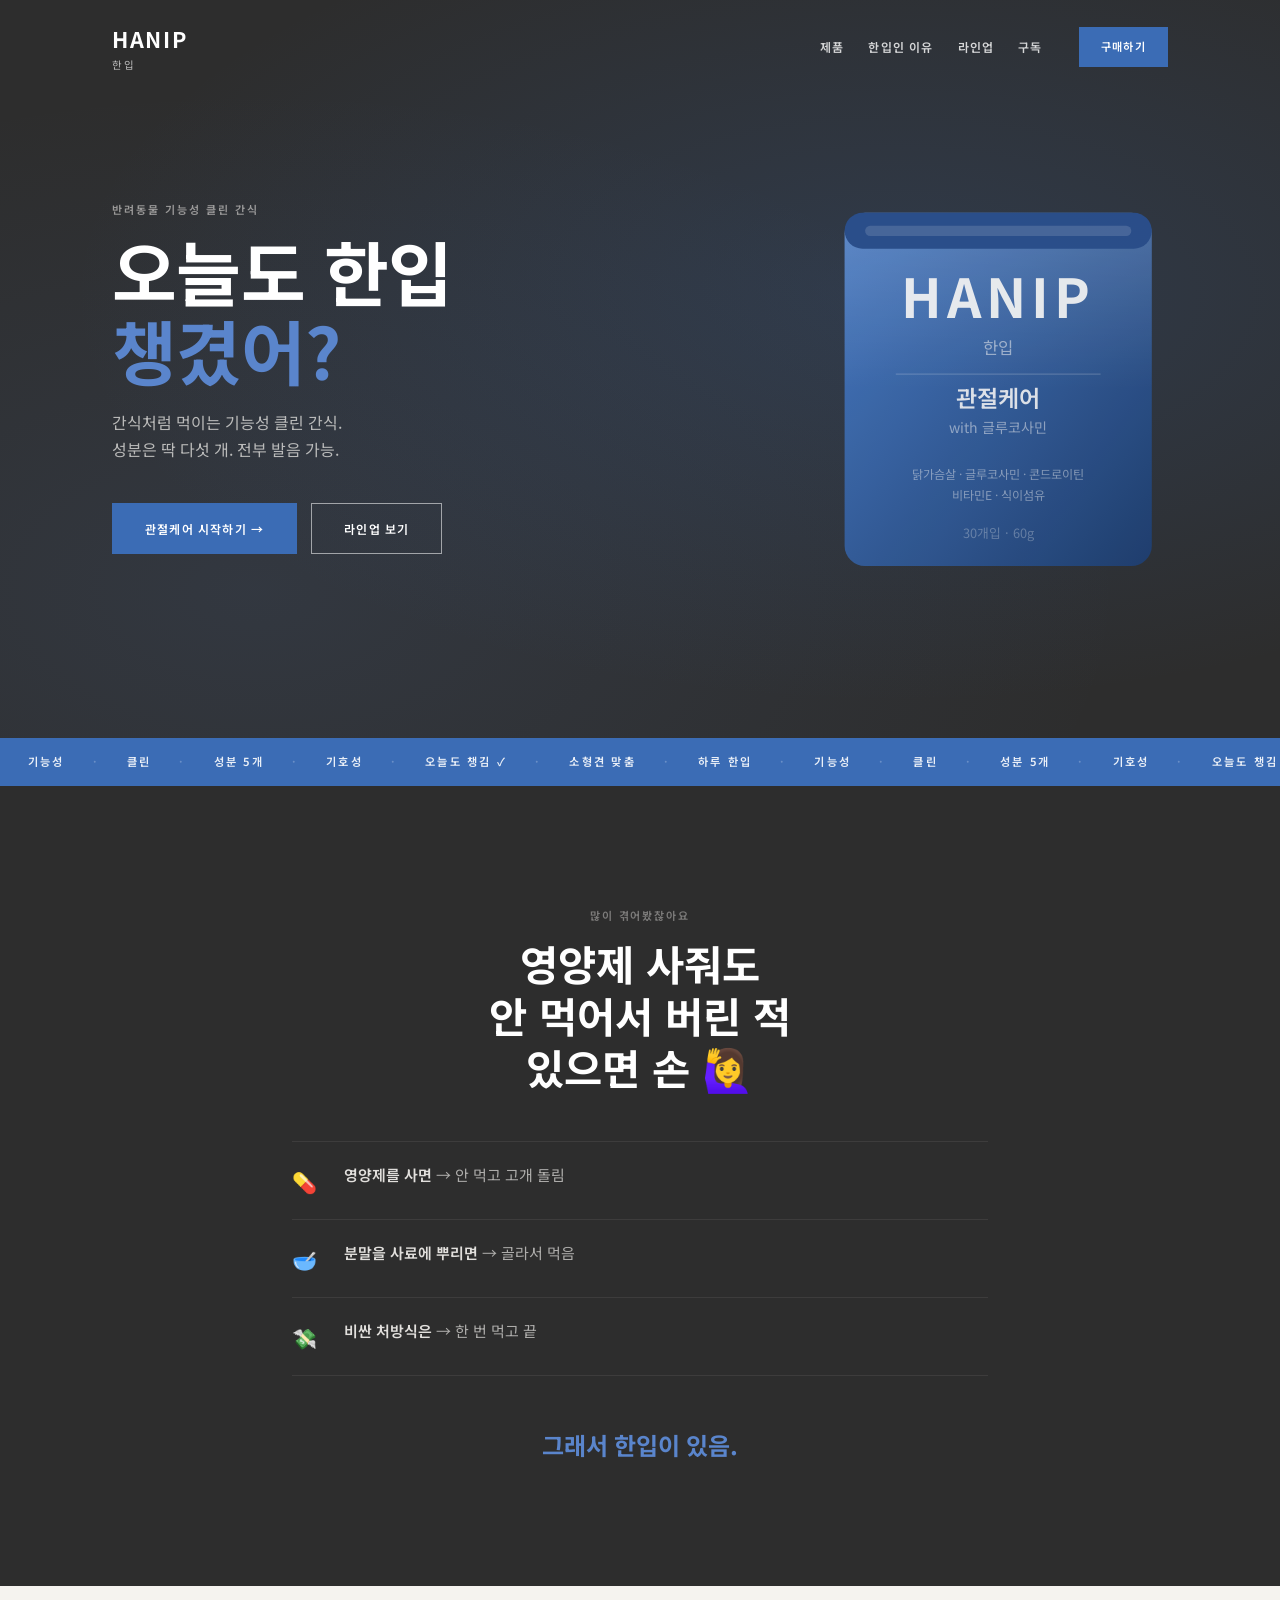
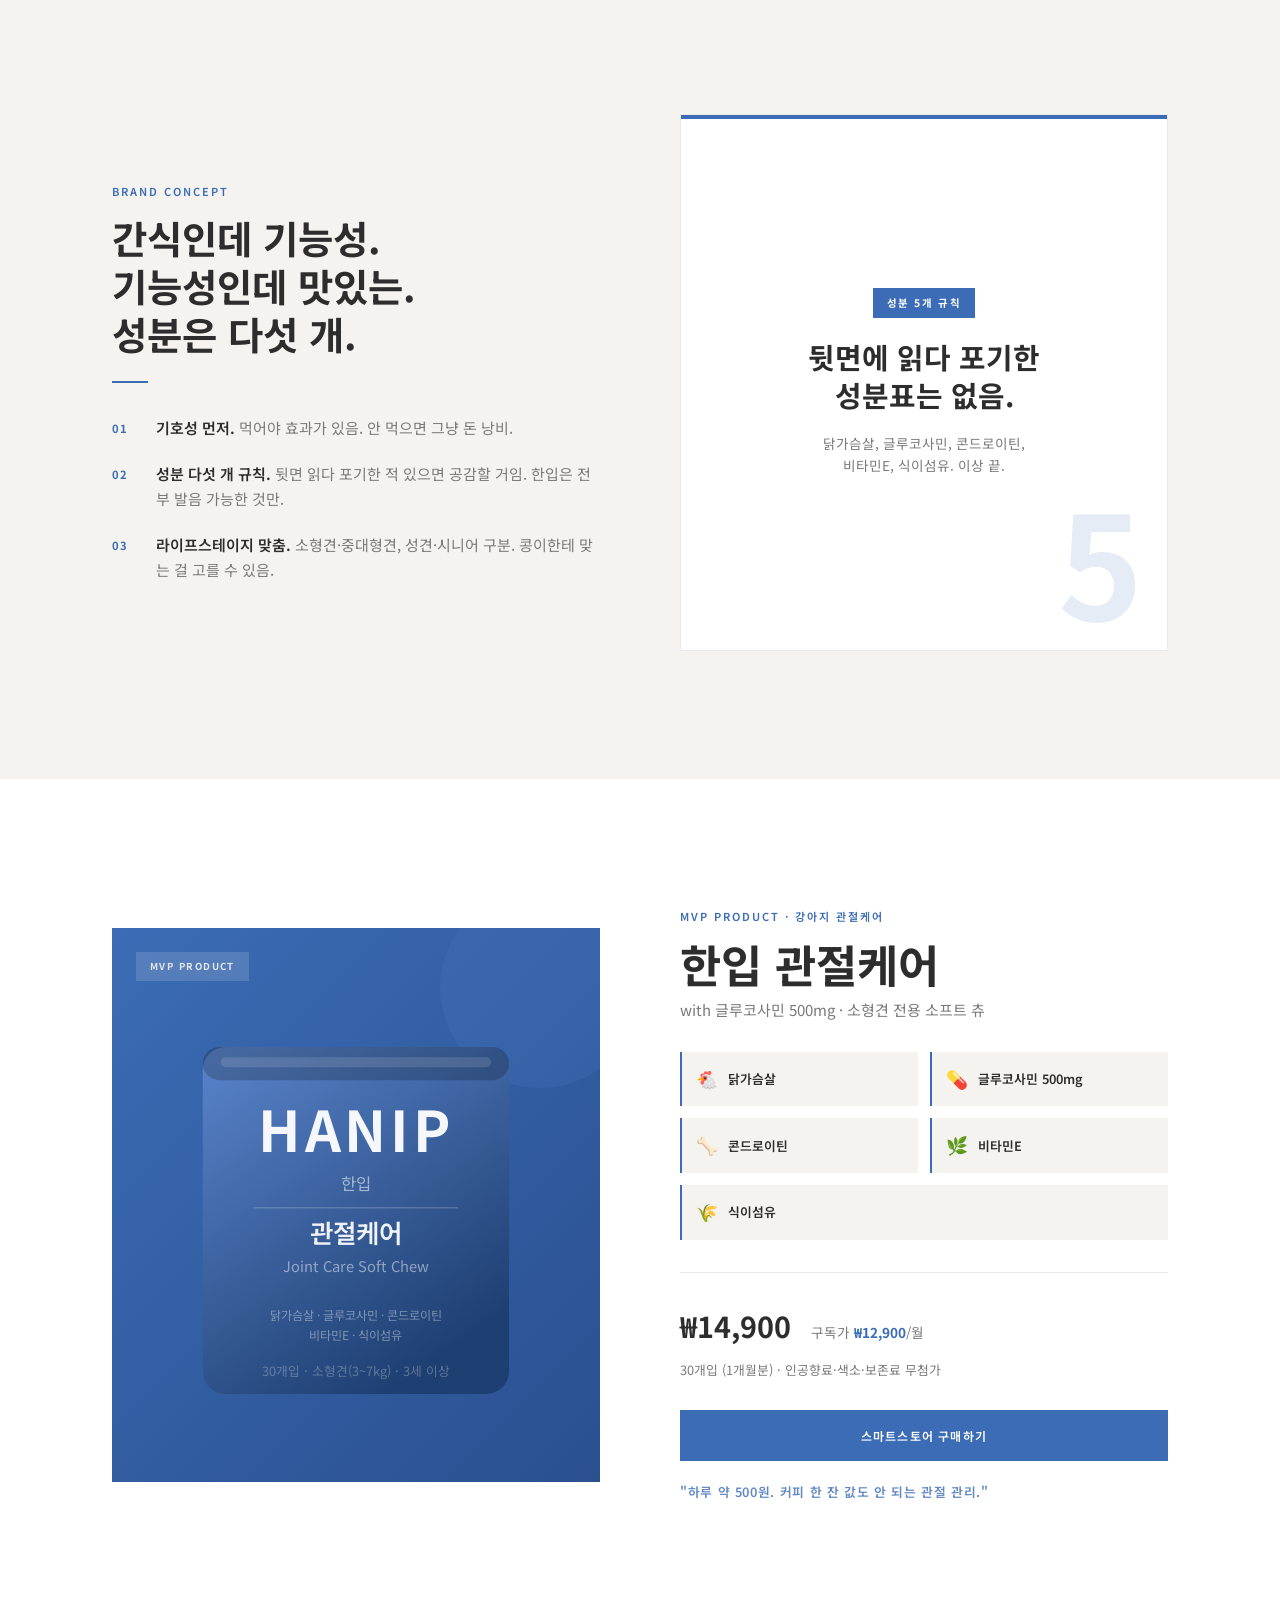
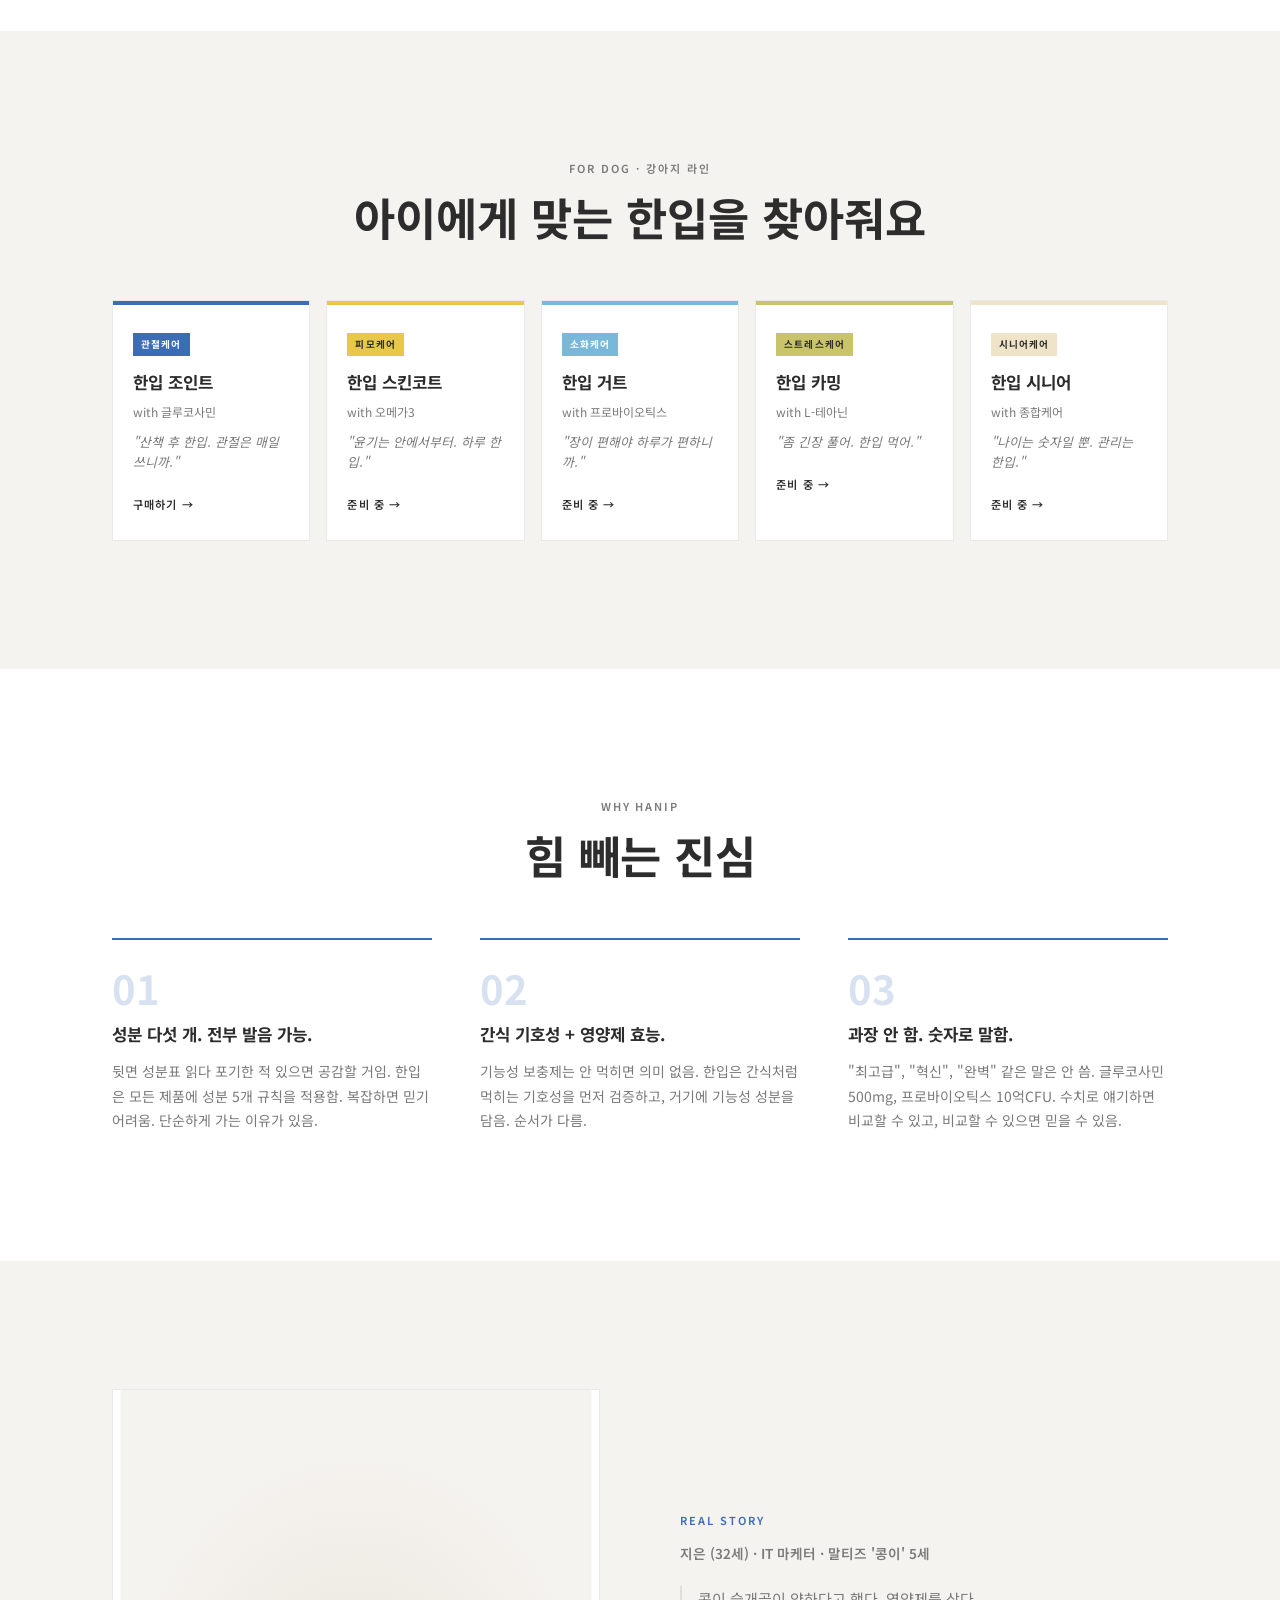
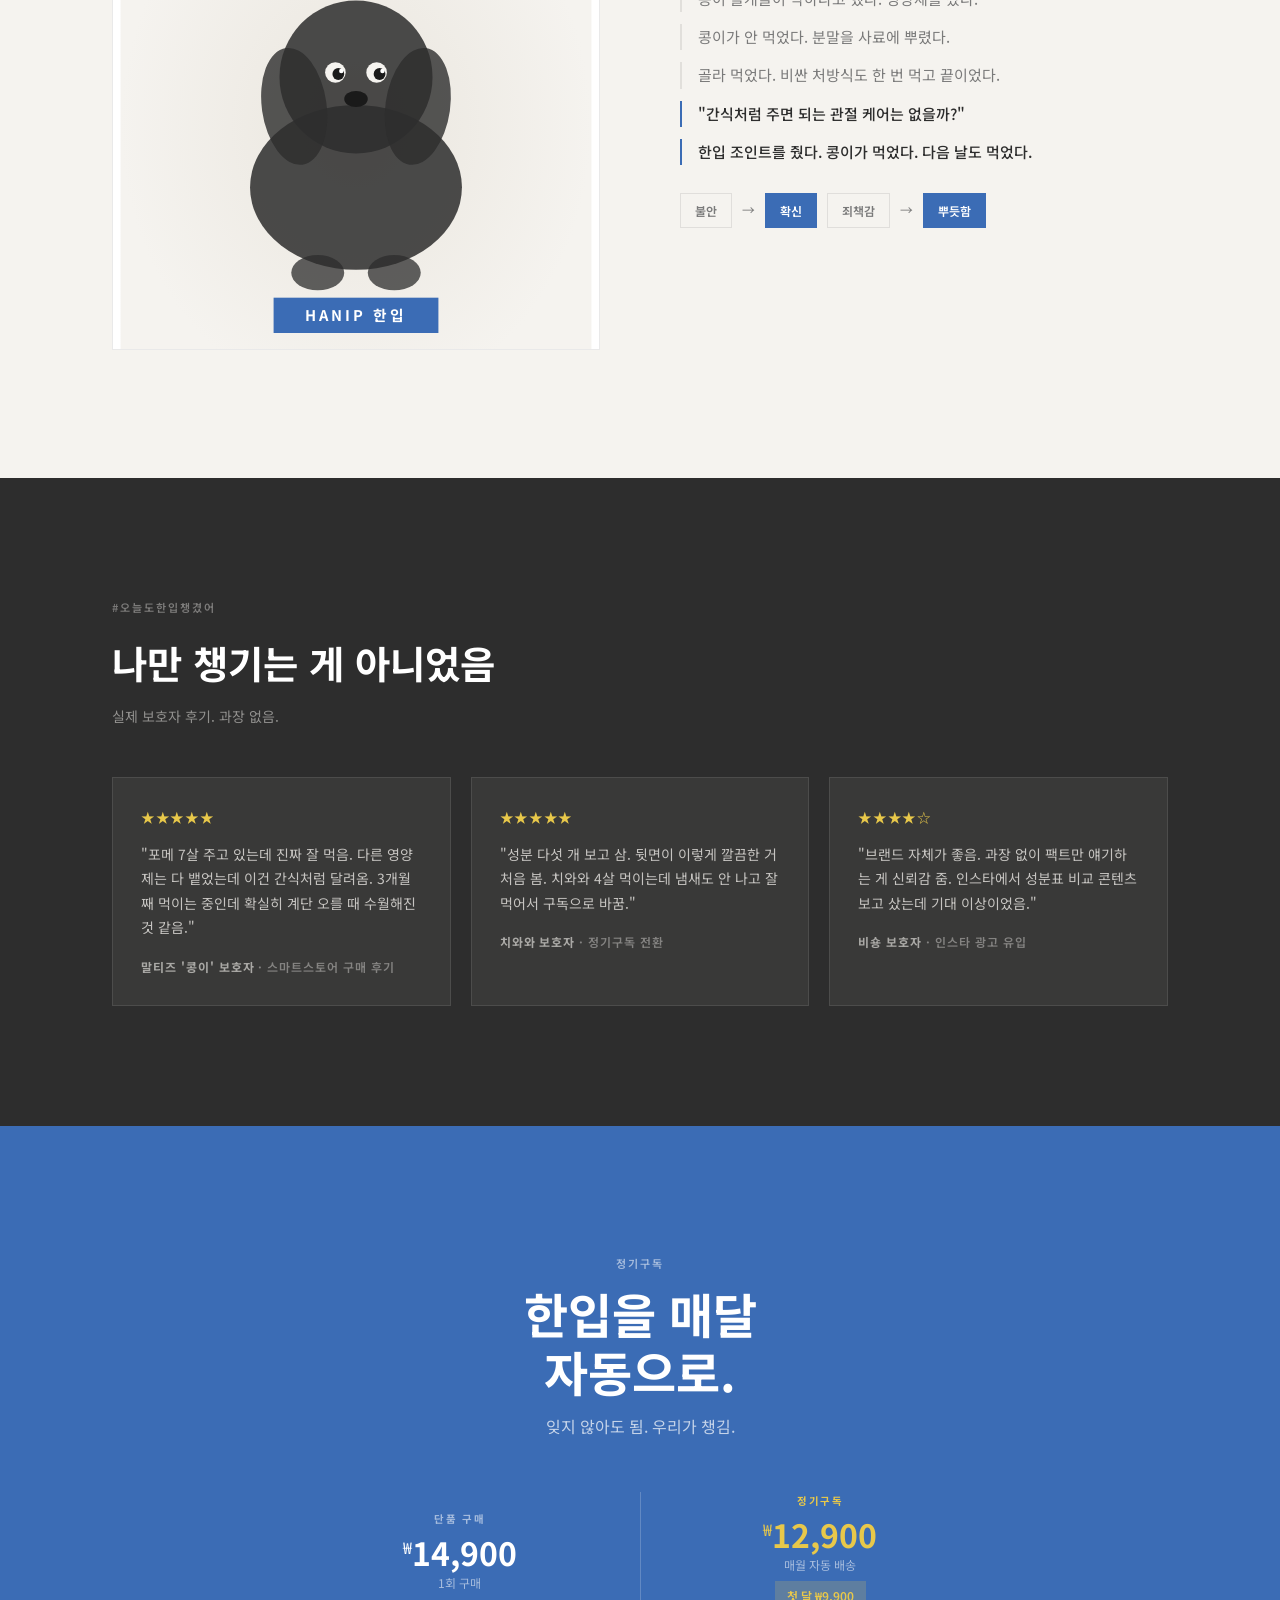
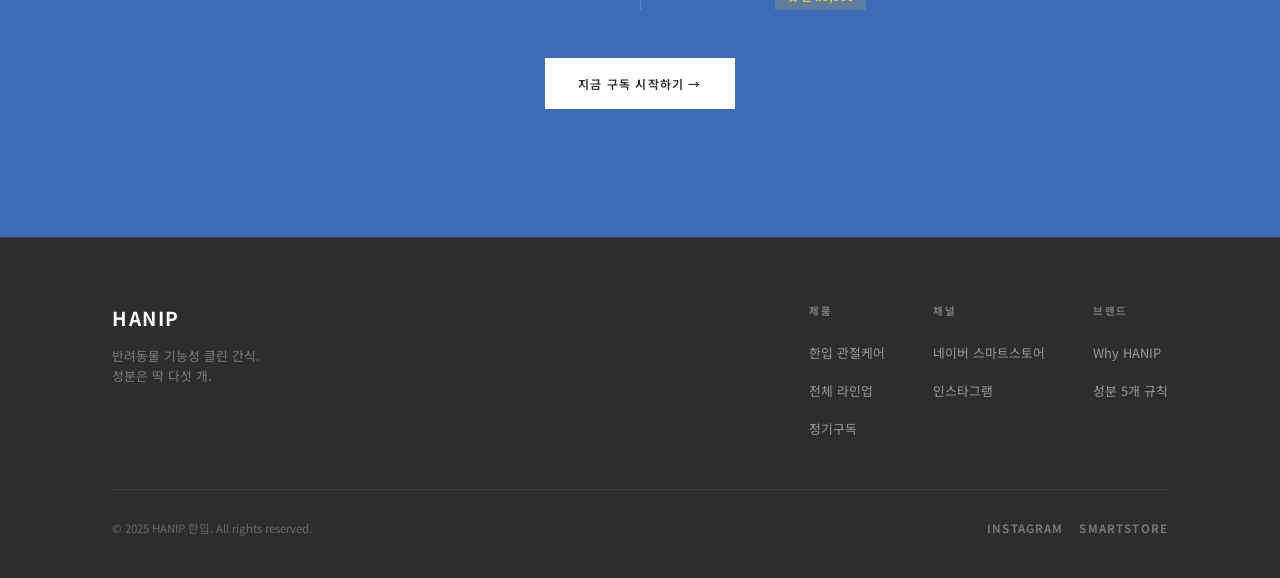
==== commit c54c3a48: "Set V4 (HANIP) as main page Replace index.html with V4 content so Vercel serves HANIP as the default" ====
--- a/index.html
+++ b/index.html
@@ -3,400 +3,580 @@
 <head>
   <meta charset="UTF-8" />
   <meta name="viewport" content="width=device-width, initial-scale=1.0" />
-  <title>Serene Yoga — 내면의 평화를 찾아서</title>
+  <title>HANIP 한입 — 오늘도 한입 챙겼어?</title>
   <link rel="preconnect" href="https://fonts.googleapis.com" />
   <link rel="preconnect" href="https://fonts.gstatic.com" crossorigin />
-  <link href="https://fonts.googleapis.com/css2?family=Cormorant+Garamond:ital,wght@0,300;0,400;0,500;1,300;1,400&family=Noto+Serif+KR:wght@300;400;500&family=Noto+Sans+KR:wght@300;400&display=swap" rel="stylesheet" />
-  <link rel="stylesheet" href="style.css" />
+  <link href="https://fonts.googleapis.com/css2?family=Noto+Sans+KR:wght@400;500;600;700&display=swap" rel="stylesheet" />
+  <link rel="stylesheet" href="style-v4.css" />
 </head>
 <body>
 
-  <!-- Navigation -->
-  <header class="nav-header">
+  <!-- ① NAV -->
+  <header class="nav">
     <div class="nav-inner">
-      <a href="#" class="logo">Serene Yoga</a>
+      <a href="#" class="logo">
+        HANIP
+        <span>한입</span>
+      </a>
       <nav class="nav-links">
-        <a href="#about">소개</a>
-        <a href="#classes">클래스</a>
-        <a href="#schedule">스케줄</a>
-        <a href="#instructors">강사진</a>
-        <a href="#contact">오시는 길</a>
+        <a href="#product">제품</a>
+        <a href="#why">한입인 이유</a>
+        <a href="#lineup">라인업</a>
+        <a href="#subscribe">구독</a>
       </nav>
-      <a href="#register" class="nav-cta">무료 체험 신청</a>
-      <button class="nav-toggle" aria-label="메뉴 열기">
+      <a href="https://smartstore.naver.com" target="_blank" class="nav-cta">구매하기</a>
+      <button class="nav-toggle" aria-label="메뉴">
         <span></span><span></span><span></span>
       </button>
     </div>
   </header>
 
-  <!-- Hero -->
+  <!-- ② HERO -->
   <section class="hero">
     <div class="hero-bg"></div>
     <div class="hero-content">
-      <p class="hero-eyebrow">몸과 마음의 균형</p>
-      <h1 class="hero-title">일상에서 찾는<br /><em>고요한 숨결</em></h1>
-      <p class="hero-desc">
-        바쁜 일상 속에서 잠시 멈추고, 자신을 위한 시간을 만들어 보세요.<br />
-        Serene Yoga에서 진정한 휴식과 치유를 경험하실 수 있습니다.
+      <p class="eyebrow">반려동물 기능성 클린 간식</p>
+      <h1 class="hero-title">
+        오늘도 한입<br />
+        <em>챙겼어?</em>
+      </h1>
+      <p class="hero-sub">
+        간식처럼 먹이는 기능성 클린 간식.<br />
+        성분은 딱 다섯 개. 전부 발음 가능.
       </p>
-      <div class="hero-actions">
-        <a href="#register" class="btn btn-primary">무료 체험 신청하기</a>
-        <a href="#classes" class="btn btn-ghost">클래스 살펴보기</a>
-      </div>
-    </div>
-    <div class="hero-scroll">
-      <span>스크롤</span>
-      <div class="scroll-line"></div>
-    </div>
-  </section>
-
-  <!-- Stats -->
-  <section class="stats">
-    <div class="container">
-      <div class="stats-grid">
-        <div class="stat-item">
-          <span class="stat-num">8+</span>
-          <span class="stat-label">년간 운영</span>
-        </div>
-        <div class="stat-divider"></div>
-        <div class="stat-item">
-          <span class="stat-num">2,400+</span>
-          <span class="stat-label">누적 수강생</span>
-        </div>
-        <div class="stat-divider"></div>
-        <div class="stat-item">
-          <span class="stat-num">12</span>
-          <span class="stat-label">다양한 클래스</span>
-        </div>
-        <div class="stat-divider"></div>
-        <div class="stat-item">
-          <span class="stat-num">6</span>
-          <span class="stat-label">전문 강사진</span>
-        </div>
-      </div>
-    </div>
-  </section>
-
-  <!-- About -->
-  <section class="about" id="about">
-    <div class="container about-grid">
-      <div class="about-visual">
-        <div class="about-img-wrap">
-          <div class="about-img-placeholder">
-            <svg viewBox="0 0 400 500" fill="none" xmlns="http://www.w3.org/2000/svg">
-              <rect width="400" height="500" fill="#f5e8de"/>
-              <!-- Simple yoga pose illustration -->
-              <circle cx="200" cy="90" r="32" fill="#d4a0a0" opacity="0.7"/>
-              <line x1="200" y1="122" x2="200" y2="280" stroke="#c49090" stroke-width="5" stroke-linecap="round"/>
-              <line x1="200" y1="170" x2="130" y2="230" stroke="#c49090" stroke-width="5" stroke-linecap="round"/>
-              <line x1="200" y1="170" x2="270" y2="230" stroke="#c49090" stroke-width="5" stroke-linecap="round"/>
-              <line x1="200" y1="280" x2="150" y2="370" stroke="#c49090" stroke-width="5" stroke-linecap="round"/>
-              <line x1="200" y1="280" x2="250" y2="370" stroke="#c49090" stroke-width="5" stroke-linecap="round"/>
-              <!-- decorative circles -->
-              <circle cx="60" cy="60" r="40" fill="#e8c8b8" opacity="0.4"/>
-              <circle cx="350" cy="430" r="55" fill="#e8c8b8" opacity="0.4"/>
-              <circle cx="320" cy="80" r="18" fill="#d4a0a0" opacity="0.3"/>
+      <div class="hero-btns">
+        <a href="#product" class="btn btn-primary">관절케어 시작하기 →</a>
+        <a href="#lineup" class="btn btn-outline-white">라인업 보기</a>
+      </div>
+    </div>
+
+    <!-- 제품 파우치 SVG -->
+    <div class="hero-visual">
+      <svg viewBox="0 0 280 340" xmlns="http://www.w3.org/2000/svg">
+        <defs>
+          <linearGradient id="pouch-grad" x1="0" y1="0" x2="1" y2="1">
+            <stop offset="0%" stop-color="#4A7FCC"/>
+            <stop offset="100%" stop-color="#1E3F72"/>
+          </linearGradient>
+          <linearGradient id="pouch-shine" x1="0" y1="0" x2="0" y2="1">
+            <stop offset="0%" stop-color="rgba(255,255,255,0.15)"/>
+            <stop offset="50%" stop-color="rgba(255,255,255,0)"/>
+          </linearGradient>
+        </defs>
+        <!-- 파우치 본체 -->
+        <rect x="20" y="48" width="240" height="276" rx="16" fill="url(#pouch-grad)"/>
+        <!-- 광택 레이어 -->
+        <rect x="20" y="48" width="240" height="276" rx="16" fill="url(#pouch-shine)"/>
+        <!-- 지퍼 -->
+        <rect x="20" y="48" width="240" height="28" rx="14" fill="#2A5090"/>
+        <rect x="36" y="58" width="208" height="8" rx="4" fill="rgba(255,255,255,0.15)"/>
+        <!-- 브랜드명 -->
+        <text x="140" y="130" text-anchor="middle" fill="rgba(255,255,255,0.95)"
+              font-size="42" font-weight="700" font-family="'Noto Sans KR',sans-serif"
+              letter-spacing="4">HANIP</text>
+        <!-- 한글 서브 -->
+        <text x="140" y="158" text-anchor="middle" fill="rgba(255,255,255,0.55)"
+              font-size="13" font-family="'Noto Sans KR',sans-serif">한입</text>
+        <!-- 구분선 -->
+        <line x1="60" y1="174" x2="220" y2="174" stroke="rgba(255,255,255,0.2)" stroke-width="1"/>
+        <!-- 제품명 -->
+        <text x="140" y="200" text-anchor="middle" fill="rgba(255,255,255,0.9)"
+              font-size="18" font-weight="600" font-family="'Noto Sans KR',sans-serif">관절케어</text>
+        <text x="140" y="220" text-anchor="middle" fill="rgba(255,255,255,0.5)"
+              font-size="11" font-family="'Noto Sans KR',sans-serif">with 글루코사민</text>
+        <!-- 성분 5개 -->
+        <text x="140" y="256" text-anchor="middle" fill="rgba(255,255,255,0.45)"
+              font-size="9.5" font-family="'Noto Sans KR',sans-serif">닭가슴살 · 글루코사민 · 콘드로이틴</text>
+        <text x="140" y="272" text-anchor="middle" fill="rgba(255,255,255,0.45)"
+              font-size="9.5" font-family="'Noto Sans KR',sans-serif">비타민E · 식이섬유</text>
+        <!-- 하단 용량 -->
+        <text x="140" y="302" text-anchor="middle" fill="rgba(255,255,255,0.3)"
+              font-size="10" font-family="'Noto Sans KR',sans-serif">30개입 · 60g</text>
+      </svg>
+    </div>
+  </section>
+
+  <!-- ③ MARQUEE -->
+  <div class="marquee-wrap">
+    <div class="marquee-track">
+      <span>기능성</span><span class="dot">·</span>
+      <span>클린</span><span class="dot">·</span>
+      <span>성분 5개</span><span class="dot">·</span>
+      <span>기호성</span><span class="dot">·</span>
+      <span>오늘도 챙김 ✓</span><span class="dot">·</span>
+      <span>소형견 맞춤</span><span class="dot">·</span>
+      <span>하루 한입</span><span class="dot">·</span>
+      <span>기능성</span><span class="dot">·</span>
+      <span>클린</span><span class="dot">·</span>
+      <span>성분 5개</span><span class="dot">·</span>
+      <span>기호성</span><span class="dot">·</span>
+      <span>오늘도 챙김 ✓</span><span class="dot">·</span>
+      <span>소형견 맞춤</span><span class="dot">·</span>
+      <span>하루 한입</span><span class="dot">·</span>
+    </div>
+  </div>
+
+  <!-- ④ PROBLEM BAND -->
+  <section class="problem">
+    <div class="problem-inner">
+      <span class="eyebrow">많이 겪어봤잖아요</span>
+      <p class="problem-hook">영양제 사줘도<br />안 먹어서 버린 적<br />있으면 손 🙋‍♀️</p>
+
+      <ul class="problem-list">
+        <li class="problem-item fade-up">
+          <span class="problem-icon">💊</span>
+          <p class="problem-text">
+            <strong>영양제를 사면</strong> → 안 먹고 고개 돌림
+          </p>
+        </li>
+        <li class="problem-item fade-up">
+          <span class="problem-icon">🥣</span>
+          <p class="problem-text">
+            <strong>분말을 사료에 뿌리면</strong> → 골라서 먹음
+          </p>
+        </li>
+        <li class="problem-item fade-up">
+          <span class="problem-icon">💸</span>
+          <p class="problem-text">
+            <strong>비싼 처방식은</strong> → 한 번 먹고 끝
+          </p>
+        </li>
+      </ul>
+
+      <p class="problem-resolution">그래서 한입이 있음.</p>
+    </div>
+  </section>
+
+  <!-- ⑤ BRAND CONCEPT -->
+  <section class="brand-concept">
+    <div class="container">
+      <div class="concept-grid">
+        <div class="concept-text fade-up">
+          <span class="eyebrow">Brand Concept</span>
+          <h2 class="concept-tagline">
+            간식인데 기능성.<br />
+            기능성인데 맛있는.<br />
+            성분은 다섯 개.
+          </h2>
+          <div class="h-rule"></div>
+          <div class="concept-points">
+            <div class="concept-point">
+              <span class="concept-point-num">01</span>
+              <p class="concept-point-body">
+                <strong>기호성 먼저.</strong> 먹어야 효과가 있음. 안 먹으면 그냥 돈 낭비.
+              </p>
+            </div>
+            <div class="concept-point">
+              <span class="concept-point-num">02</span>
+              <p class="concept-point-body">
+                <strong>성분 다섯 개 규칙.</strong> 뒷면 읽다 포기한 적 있으면 공감할 거임. 한입은 전부 발음 가능한 것만.
+              </p>
+            </div>
+            <div class="concept-point">
+              <span class="concept-point-num">03</span>
+              <p class="concept-point-body">
+                <strong>라이프스테이지 맞춤.</strong> 소형견·중대형견, 성견·시니어 구분. 콩이한테 맞는 걸 고를 수 있음.
+              </p>
+            </div>
+          </div>
+        </div>
+
+        <div class="concept-visual fade-up">
+          <span class="big-num">5</span>
+          <span class="concept-badge">성분 5개 규칙</span>
+          <p class="concept-headline">
+            뒷면에 읽다 포기한<br />성분표는 없음.
+          </p>
+          <p class="concept-sub">닭가슴살, 글루코사민, 콘드로이틴,<br />비타민E, 식이섬유. 이상 끝.</p>
+        </div>
+      </div>
+    </div>
+  </section>
+
+  <!-- ⑥ MVP PRODUCT -->
+  <section class="mvp" id="product">
+    <div class="container">
+      <div class="mvp-grid">
+        <!-- 파우치 비주얼 -->
+        <div class="mvp-visual fade-up">
+          <span class="mvp-badge">MVP PRODUCT</span>
+          <div class="pouch-wrap">
+            <svg viewBox="0 0 260 320" xmlns="http://www.w3.org/2000/svg">
+              <defs>
+                <linearGradient id="mvp-grad" x1="0" y1="0" x2="0.6" y2="1">
+                  <stop offset="0%" stop-color="#5A85CC"/>
+                  <stop offset="100%" stop-color="#1E3F72"/>
+                </linearGradient>
+              </defs>
+              <rect x="10" y="36" width="240" height="272" rx="18" fill="url(#mvp-grad)"/>
+              <rect x="10" y="36" width="240" height="26" rx="13" fill="rgba(0,0,0,0.2)"/>
+              <rect x="24" y="44" width="212" height="8" rx="4" fill="rgba(255,255,255,0.12)"/>
+              <text x="130" y="118" text-anchor="middle" fill="rgba(255,255,255,0.95)"
+                    font-size="44" font-weight="700" font-family="'Noto Sans KR',sans-serif"
+                    letter-spacing="3">HANIP</text>
+              <text x="130" y="148" text-anchor="middle" fill="rgba(255,255,255,0.55)"
+                    font-size="13" font-family="'Noto Sans KR',sans-serif">한입</text>
+              <line x1="50" y1="162" x2="210" y2="162" stroke="rgba(255,255,255,0.18)" stroke-width="1"/>
+              <text x="130" y="190" text-anchor="middle" fill="rgba(255,255,255,0.92)"
+                    font-size="20" font-weight="600" font-family="'Noto Sans KR',sans-serif">관절케어</text>
+              <text x="130" y="212" text-anchor="middle" fill="rgba(255,255,255,0.48)"
+                    font-size="11.5" font-family="'Noto Sans KR',sans-serif">Joint Care Soft Chew</text>
+              <text x="130" y="250" text-anchor="middle" fill="rgba(255,255,255,0.4)"
+                    font-size="9.5" font-family="'Noto Sans KR',sans-serif">닭가슴살 · 글루코사민 · 콘드로이틴</text>
+              <text x="130" y="266" text-anchor="middle" fill="rgba(255,255,255,0.4)"
+                    font-size="9.5" font-family="'Noto Sans KR',sans-serif">비타민E · 식이섬유</text>
+              <text x="130" y="294" text-anchor="middle" fill="rgba(255,255,255,0.28)"
+                    font-size="10" font-family="'Noto Sans KR',sans-serif">30개입 · 소형견(3~7kg) · 3세 이상</text>
             </svg>
           </div>
-          <div class="about-badge">
-            <span class="badge-num">2016</span>
-            <span class="badge-text">년 설립</span>
-          </div>
-        </div>
-      </div>
-      <div class="about-text">
-        <p class="section-eyebrow">우리의 철학</p>
-        <h2 class="section-title">요가는 단순한<br />운동이 아닙니다</h2>
-        <p class="about-body">
-          Serene Yoga는 단순히 몸을 움직이는 공간이 아닙니다. 이곳은 여러분이 일상의 무게를 내려놓고,
-          자신의 내면과 깊이 연결될 수 있는 안식처입니다.
-        </p>
-        <p class="about-body">
-          숙련된 강사진과 함께 호흡과 움직임을 통해 신체적 유연성은 물론,
-          정신적 안정과 정서적 균형을 되찾아 가시기 바랍니다.
-        </p>
-        <ul class="about-list">
-          <li>
-            <div class="list-icon">&#10022;</div>
-            <span>개인의 수준에 맞춘 맞춤형 지도</span>
-          </li>
-          <li>
-            <div class="list-icon">&#10022;</div>
-            <span>소규모 그룹으로 집중된 케어</span>
-          </li>
-          <li>
-            <div class="list-icon">&#10022;</div>
-            <span>편안하고 아늑한 스튜디오 환경</span>
-          </li>
-        </ul>
-        <a href="#classes" class="btn btn-primary">클래스 알아보기</a>
-      </div>
-    </div>
-  </section>
-
-  <!-- Classes -->
-  <section class="classes" id="classes">
-    <div class="container">
-      <div class="section-header">
-        <p class="section-eyebrow">프로그램 안내</p>
-        <h2 class="section-title">나에게 맞는 클래스를<br />찾아보세요</h2>
-      </div>
-      <div class="classes-grid">
-        <div class="class-card">
-          <div class="class-icon">
-            <svg viewBox="0 0 60 60" fill="none"><circle cx="30" cy="30" r="28" fill="#f5e8de"/><text x="30" y="36" text-anchor="middle" font-size="22" fill="#c49090">🌸</text></svg>
-          </div>
-          <h3 class="class-name">하타 요가</h3>
-          <p class="class-level">입문 · 초급</p>
-          <p class="class-desc">기본 자세와 호흡법을 배우며 요가에 입문하는 클래스입니다. 처음 시작하는 분께 추천드립니다.</p>
-          <div class="class-info">
-            <span>60분</span>
-            <span>·</span>
-            <span>주 3회</span>
-          </div>
-        </div>
-        <div class="class-card class-card--featured">
-          <div class="class-badge-tag">인기</div>
-          <div class="class-icon">
-            <svg viewBox="0 0 60 60" fill="none"><circle cx="30" cy="30" r="28" fill="#e8c8c8"/><text x="30" y="36" text-anchor="middle" font-size="22" fill="#a06060">🪷</text></svg>
-          </div>
-          <h3 class="class-name">빈야사 요가</h3>
-          <p class="class-level">중급</p>
-          <p class="class-desc">흐르는 듯한 동작의 연결로 유연성과 근력을 함께 키웁니다. 에너지 넘치는 수련을 원하시는 분께 적합합니다.</p>
-          <div class="class-info">
-            <span>75분</span>
-            <span>·</span>
-            <span>주 4회</span>
-          </div>
-        </div>
-        <div class="class-card">
-          <div class="class-icon">
-            <svg viewBox="0 0 60 60" fill="none"><circle cx="30" cy="30" r="28" fill="#f5e8de"/><text x="30" y="36" text-anchor="middle" font-size="22" fill="#c49090">🌙</text></svg>
-          </div>
-          <h3 class="class-name">음 요가</h3>
-          <p class="class-level">전 레벨</p>
-          <p class="class-desc">긴 시간 자세를 유지하며 깊은 이완과 명상을 경험합니다. 하루를 마무리하기에 이상적인 클래스입니다.</p>
-          <div class="class-info">
-            <span>60분</span>
-            <span>·</span>
-            <span>주 2회</span>
-          </div>
-        </div>
-        <div class="class-card">
-          <div class="class-icon">
-            <svg viewBox="0 0 60 60" fill="none"><circle cx="30" cy="30" r="28" fill="#f5e8de"/><text x="30" y="36" text-anchor="middle" font-size="22" fill="#c49090">☁️</text></svg>
-          </div>
-          <h3 class="class-name">산전·산후 요가</h3>
-          <p class="class-level">특별 프로그램</p>
-          <p class="class-desc">임산부와 산모를 위해 특별히 설계된 클래스로 몸과 마음의 변화를 안전하게 지원합니다.</p>
-          <div class="class-info">
-            <span>50분</span>
-            <span>·</span>
-            <span>주 2회</span>
-          </div>
-        </div>
-        <div class="class-card">
-          <div class="class-icon">
-            <svg viewBox="0 0 60 60" fill="none"><circle cx="30" cy="30" r="28" fill="#f5e8de"/><text x="30" y="36" text-anchor="middle" font-size="22" fill="#c49090">🌿</text></svg>
-          </div>
-          <h3 class="class-name">명상 클래스</h3>
-          <p class="class-level">전 레벨</p>
-          <p class="class-desc">집중력 향상과 스트레스 해소를 위한 마음 챙김 명상 클래스입니다. 고요한 내면을 찾아보세요.</p>
-          <div class="class-info">
-            <span>45분</span>
-            <span>·</span>
-            <span>주 3회</span>
-          </div>
-        </div>
-        <div class="class-card">
-          <div class="class-icon">
-            <svg viewBox="0 0 60 60" fill="none"><circle cx="30" cy="30" r="28" fill="#f5e8de"/><text x="30" y="36" text-anchor="middle" font-size="22" fill="#c49090">✨</text></svg>
-          </div>
-          <h3 class="class-name">아쉬탕가 요가</h3>
-          <p class="class-level">고급</p>
-          <p class="class-desc">정해진 순서에 따라 강도 높게 수련하는 전통 방식의 요가입니다. 깊은 수련을 원하시는 분께 추천합니다.</p>
-          <div class="class-info">
-            <span>90분</span>
-            <span>·</span>
-            <span>주 3회</span>
-          </div>
-        </div>
-      </div>
-    </div>
-  </section>
-
-  <!-- Quote banner -->
-  <section class="quote-banner">
-    <div class="container">
-      <blockquote>
-        <p>"요가는 마음의 작용을 멈추는 것이다."</p>
-        <cite>— 파탄잘리, 요가수트라</cite>
-      </blockquote>
-    </div>
-  </section>
-
-  <!-- Instructors -->
-  <section class="instructors" id="instructors">
-    <div class="container">
-      <div class="section-header">
-        <p class="section-eyebrow">강사진 소개</p>
-        <h2 class="section-title">함께하는 사람들</h2>
-      </div>
-      <div class="instructors-grid">
-        <div class="instructor-card">
-          <div class="instructor-photo">
-            <svg viewBox="0 0 200 200" fill="none"><rect width="200" height="200" fill="#f0ddd5"/><circle cx="100" cy="75" r="38" fill="#d4a0a0" opacity="0.6"/><ellipse cx="100" cy="175" rx="58" ry="45" fill="#d4a0a0" opacity="0.4"/></svg>
-          </div>
-          <h3 class="instructor-name">김지현</h3>
-          <p class="instructor-role">원장 · 수석 강사</p>
-          <p class="instructor-cert">RYT-500 · 아쉬탕가 공인</p>
-          <p class="instructor-bio">인도 마이소르에서 15년간 수련하고 돌아온 국내 최고의 아쉬탕가 전문가입니다.</p>
-        </div>
-        <div class="instructor-card">
-          <div class="instructor-photo">
-            <svg viewBox="0 0 200 200" fill="none"><rect width="200" height="200" fill="#f0ddd5"/><circle cx="100" cy="75" r="38" fill="#d4a0a0" opacity="0.6"/><ellipse cx="100" cy="175" rx="58" ry="45" fill="#d4a0a0" opacity="0.4"/></svg>
-          </div>
-          <h3 class="instructor-name">박수연</h3>
-          <p class="instructor-role">빈야사 전문 강사</p>
-          <p class="instructor-cert">RYT-200 · 빈야사 플로우</p>
-          <p class="instructor-bio">부드럽고 열정적인 수업으로 초보자부터 중급자까지 누구나 즐겁게 참여할 수 있도록 돕습니다.</p>
-        </div>
-        <div class="instructor-card">
-          <div class="instructor-photo">
-            <svg viewBox="0 0 200 200" fill="none"><rect width="200" height="200" fill="#f0ddd5"/><circle cx="100" cy="75" r="38" fill="#d4a0a0" opacity="0.6"/><ellipse cx="100" cy="175" rx="58" ry="45" fill="#d4a0a0" opacity="0.4"/></svg>
-          </div>
-          <h3 class="instructor-name">이미나</h3>
-          <p class="instructor-role">명상 · 음요가 강사</p>
-          <p class="instructor-cert">RYT-200 · 마음챙김 명상</p>
-          <p class="instructor-bio">요가 니드라와 음 요가를 통해 깊은 이완과 내면의 평화를 찾을 수 있도록 안내합니다.</p>
-        </div>
-      </div>
-    </div>
-  </section>
-
-  <!-- Testimonials -->
-  <section class="testimonials">
-    <div class="container">
-      <div class="section-header">
-        <p class="section-eyebrow">수강생 후기</p>
-        <h2 class="section-title">많은 분들이 경험했습니다</h2>
-      </div>
-      <div class="testimonials-grid">
-        <div class="testimonial-card">
-          <div class="stars">★★★★★</div>
-          <p class="testimonial-text">"처음에는 요가가 어려울 것 같아 망설였는데, 강사님의 친절한 지도 덕분에 어느새 3년째 꾸준히 다니고 있어요. 몸도 마음도 건강해진 것 같습니다."</p>
-          <div class="testimonial-author">
-            <div class="author-avatar">이</div>
-            <div>
-              <p class="author-name">이서연</p>
-              <p class="author-info">빈야사 요가 · 3년 수강</p>
-            </div>
-          </div>
-        </div>
-        <div class="testimonial-card testimonial-card--featured">
-          <div class="stars">★★★★★</div>
-          <p class="testimonial-text">"산전 요가 클래스를 통해 임신 기간 내내 몸을 편안하게 유지할 수 있었어요. 출산 후에도 산후 클래스로 빠르게 회복할 수 있었습니다. 정말 감사해요!"</p>
-          <div class="testimonial-author">
-            <div class="author-avatar">최</div>
-            <div>
-              <p class="author-name">최유진</p>
-              <p class="author-info">산전·산후 요가 · 1년 수강</p>
-            </div>
-          </div>
-        </div>
-        <div class="testimonial-card">
-          <div class="stars">★★★★★</div>
-          <p class="testimonial-text">"직장 스트레스로 힘들었는데 명상 클래스를 시작한 후 마음이 훨씬 안정되었습니다. 조용하고 편안한 공간 자체가 힐링이에요."</p>
-          <div class="testimonial-author">
-            <div class="author-avatar">김</div>
-            <div>
-              <p class="author-name">김태훈</p>
-              <p class="author-info">명상 클래스 · 6개월 수강</p>
-            </div>
-          </div>
-        </div>
-      </div>
-    </div>
-  </section>
-
-  <!-- CTA -->
-  <section class="cta-section" id="register">
-    <div class="container">
-      <div class="cta-box">
-        <p class="section-eyebrow">지금 시작하세요</p>
-        <h2 class="cta-title">첫 수업은 무료로<br />경험해보세요</h2>
-        <p class="cta-desc">부담 없이 한 번 와서 직접 느껴보세요.<br />여러분을 위한 공간이 기다리고 있습니다.</p>
-        <form class="cta-form">
-          <input type="text" placeholder="이름" />
-          <input type="tel" placeholder="연락처" />
-          <select>
-            <option value="">관심 클래스 선택</option>
-            <option>하타 요가</option>
-            <option>빈야사 요가</option>
-            <option>음 요가</option>
-            <option>산전·산후 요가</option>
-            <option>명상 클래스</option>
-            <option>아쉬탕가 요가</option>
-          </select>
-          <button type="submit" class="btn btn-primary btn-full">무료 체험 신청하기</button>
-        </form>
-      </div>
-    </div>
-  </section>
-
-  <!-- Footer -->
-  <footer class="footer" id="contact">
-    <div class="container footer-grid">
-      <div class="footer-brand">
-        <p class="footer-logo">Serene Yoga</p>
-        <p class="footer-tagline">몸과 마음의 균형을 찾는 공간</p>
-        <div class="footer-socials">
-          <a href="#" aria-label="Instagram">
-            <svg viewBox="0 0 24 24" fill="none" stroke="currentColor" stroke-width="1.5"><rect x="2" y="2" width="20" height="20" rx="5"/><circle cx="12" cy="12" r="4"/><circle cx="17.5" cy="6.5" r="1" fill="currentColor" stroke="none"/></svg>
+        </div>
+
+        <!-- 제품 상세 -->
+        <div class="mvp-text fade-up">
+          <span class="eyebrow">MVP Product · 강아지 관절케어</span>
+          <h2 class="mvp-title">한입 관절케어</h2>
+          <p class="mvp-subtitle">with 글루코사민 500mg · 소형견 전용 소프트 츄</p>
+
+          <ul class="ingredient-list">
+            <li class="ing-item">
+              <span class="ing-icon">🐔</span>
+              <span class="ing-name">닭가슴살</span>
+            </li>
+            <li class="ing-item">
+              <span class="ing-icon">💊</span>
+              <span class="ing-name">글루코사민 500mg</span>
+            </li>
+            <li class="ing-item">
+              <span class="ing-icon">🦴</span>
+              <span class="ing-name">콘드로이틴</span>
+            </li>
+            <li class="ing-item">
+              <span class="ing-icon">🌿</span>
+              <span class="ing-name">비타민E</span>
+            </li>
+            <li class="ing-item">
+              <span class="ing-icon">🌾</span>
+              <span class="ing-name">식이섬유</span>
+            </li>
+          </ul>
+
+          <hr class="mvp-divider" />
+
+          <div class="price-wrap">
+            <span class="price-main">₩14,900</span>
+            <span class="price-sub">구독가 <strong>₩12,900</strong>/월</span>
+          </div>
+          <p class="price-note">30개입 (1개월분) · 인공향료·색소·보존료 무첨가</p>
+
+          <a href="https://smartstore.naver.com" target="_blank" class="btn btn-primary btn-block">
+            스마트스토어 구매하기
           </a>
-          <a href="#" aria-label="YouTube">
-            <svg viewBox="0 0 24 24" fill="none" stroke="currentColor" stroke-width="1.5"><rect x="2" y="5" width="20" height="14" rx="4"/><polygon points="10,9 16,12 10,15" fill="currentColor" stroke="none"/></svg>
-          </a>
-          <a href="#" aria-label="Kakao">
-            <svg viewBox="0 0 24 24" fill="currentColor"><path d="M12 3C6.48 3 2 6.69 2 11.25c0 2.9 1.88 5.45 4.73 6.94L5.7 21.5l4.16-2.73c.7.1 1.42.15 2.14.15 5.52 0 10-3.69 10-8.67S17.52 3 12 3z"/></svg>
-          </a>
-        </div>
-      </div>
-      <div class="footer-col">
-        <h4>클래스</h4>
-        <ul>
-          <li><a href="#">하타 요가</a></li>
-          <li><a href="#">빈야사 요가</a></li>
-          <li><a href="#">음 요가</a></li>
-          <li><a href="#">명상 클래스</a></li>
-          <li><a href="#">산전·산후 요가</a></li>
-        </ul>
-      </div>
-      <div class="footer-col">
-        <h4>스튜디오</h4>
-        <ul>
-          <li><a href="#">강사 소개</a></li>
-          <li><a href="#">시설 안내</a></li>
-          <li><a href="#">수강권 안내</a></li>
-          <li><a href="#">공지사항</a></li>
-        </ul>
-      </div>
-      <div class="footer-col footer-contact">
-        <h4>찾아오시는 길</h4>
-        <p>서울시 마포구 연남동 123-45<br />2층 Serene Yoga</p>
-        <p>02-1234-5678</p>
-        <p>hello@sereneyoga.kr</p>
-        <p class="footer-hours">
-          평일 06:30 – 21:00<br />
-          주말 08:00 – 18:00
-        </p>
-      </div>
-    </div>
-    <div class="footer-bottom">
-      <p>© 2024 Serene Yoga. All rights reserved.</p>
+
+          <p class="mvp-copy">"하루 약 500원. 커피 한 잔 값도 안 되는 관절 관리."</p>
+        </div>
+      </div>
+    </div>
+  </section>
+
+  <!-- ⑦ PRODUCT LINE -->
+  <section class="product-line" id="lineup">
+    <div class="container">
+      <div class="section-header fade-up">
+        <span class="eyebrow">For Dog · 강아지 라인</span>
+        <h2 class="section-title">아이에게 맞는 한입을 찾아줘요</h2>
+      </div>
+
+      <div class="product-grid">
+        <!-- 조인트 -->
+        <div class="product-card fade-up" data-line="joint">
+          <div class="card-line-bar"></div>
+          <div class="card-body">
+            <span class="card-line-label">관절케어</span>
+            <h3 class="card-name">한입 조인트</h3>
+            <p class="card-with">with 글루코사민</p>
+            <p class="card-copy">"산책 후 한입. 관절은 매일 쓰니까."</p>
+            <a href="#product" class="card-cta">구매하기 →</a>
+          </div>
+        </div>
+
+        <!-- 스킨코트 -->
+        <div class="product-card fade-up" data-line="skin">
+          <div class="card-line-bar"></div>
+          <div class="card-body">
+            <span class="card-line-label">피모케어</span>
+            <h3 class="card-name">한입 스킨코트</h3>
+            <p class="card-with">with 오메가3</p>
+            <p class="card-copy">"윤기는 안에서부터. 하루 한입."</p>
+            <a href="#" class="card-cta">준비 중 →</a>
+          </div>
+        </div>
+
+        <!-- 거트 -->
+        <div class="product-card fade-up" data-line="gut">
+          <div class="card-line-bar"></div>
+          <div class="card-body">
+            <span class="card-line-label">소화케어</span>
+            <h3 class="card-name">한입 거트</h3>
+            <p class="card-with">with 프로바이오틱스</p>
+            <p class="card-copy">"장이 편해야 하루가 편하니까."</p>
+            <a href="#" class="card-cta">준비 중 →</a>
+          </div>
+        </div>
+
+        <!-- 카밍 -->
+        <div class="product-card fade-up" data-line="calming">
+          <div class="card-line-bar"></div>
+          <div class="card-body">
+            <span class="card-line-label">스트레스케어</span>
+            <h3 class="card-name">한입 카밍</h3>
+            <p class="card-with">with L-테아닌</p>
+            <p class="card-copy">"좀 긴장 풀어. 한입 먹어."</p>
+            <a href="#" class="card-cta">준비 중 →</a>
+          </div>
+        </div>
+
+        <!-- 시니어 -->
+        <div class="product-card fade-up" data-line="senior">
+          <div class="card-line-bar"></div>
+          <div class="card-body">
+            <span class="card-line-label">시니어케어</span>
+            <h3 class="card-name">한입 시니어</h3>
+            <p class="card-with">with 종합케어</p>
+            <p class="card-copy">"나이는 숫자일 뿐. 관리는 한입."</p>
+            <a href="#" class="card-cta">준비 중 →</a>
+          </div>
+        </div>
+      </div>
+    </div>
+  </section>
+
+  <!-- ⑧ WHY HANIP -->
+  <section class="why" id="why">
+    <div class="container">
+      <div class="section-header fade-up">
+        <span class="eyebrow">Why HANIP</span>
+        <h2 class="section-title">힘 빼는 진심</h2>
+      </div>
+
+      <div class="why-grid">
+        <div class="why-item fade-up">
+          <div class="why-num">01</div>
+          <h3 class="why-title">성분 다섯 개. 전부 발음 가능.</h3>
+          <p class="why-text">
+            뒷면 성분표 읽다 포기한 적 있으면 공감할 거임.
+            한입은 모든 제품에 성분 5개 규칙을 적용함.
+            복잡하면 믿기 어려움. 단순하게 가는 이유가 있음.
+          </p>
+        </div>
+        <div class="why-item fade-up">
+          <div class="why-num">02</div>
+          <h3 class="why-title">간식 기호성 + 영양제 효능.</h3>
+          <p class="why-text">
+            기능성 보충제는 안 먹히면 의미 없음.
+            한입은 간식처럼 먹히는 기호성을 먼저 검증하고,
+            거기에 기능성 성분을 담음. 순서가 다름.
+          </p>
+        </div>
+        <div class="why-item fade-up">
+          <div class="why-num">03</div>
+          <h3 class="why-title">과장 안 함. 숫자로 말함.</h3>
+          <p class="why-text">
+            "최고급", "혁신", "완벽" 같은 말은 안 씀.
+            글루코사민 500mg, 프로바이오틱스 10억CFU.
+            수치로 얘기하면 비교할 수 있고, 비교할 수 있으면 믿을 수 있음.
+          </p>
+        </div>
+      </div>
+    </div>
+  </section>
+
+  <!-- ⑨ PERSONA STORY -->
+  <section class="persona">
+    <div class="container">
+      <div class="persona-grid">
+        <!-- 비주얼 — 소형견 SVG -->
+        <div class="persona-visual fade-up">
+          <svg viewBox="0 0 320 380" xmlns="http://www.w3.org/2000/svg" style="width:100%;height:100%">
+            <defs>
+              <radialGradient id="dog-bg" cx="50%" cy="60%" r="50%">
+                <stop offset="0%" stop-color="#EAE6DE"/>
+                <stop offset="100%" stop-color="#F5F3EF"/>
+              </radialGradient>
+            </defs>
+            <rect width="320" height="380" fill="url(#dog-bg)"/>
+            <!-- 강아지 몸통 (말티즈 실루엣) -->
+            <ellipse cx="160" cy="270" rx="72" ry="56" fill="#2D2D2D" opacity="0.85"/>
+            <!-- 머리 -->
+            <circle cx="160" cy="195" r="52" fill="#2D2D2D" opacity="0.85"/>
+            <!-- 귀 (늘어진) -->
+            <ellipse cx="118" cy="215" rx="22" ry="40" fill="#2D2D2D" opacity="0.8" transform="rotate(-8,118,215)"/>
+            <ellipse cx="202" cy="215" rx="22" ry="40" fill="#2D2D2D" opacity="0.8" transform="rotate(8,202,215)"/>
+            <!-- 눈 -->
+            <circle cx="146" cy="192" r="7" fill="#F5F3EF"/>
+            <circle cx="174" cy="192" r="7" fill="#F5F3EF"/>
+            <circle cx="148" cy="193" r="4" fill="#1A1A1A"/>
+            <circle cx="176" cy="193" r="4" fill="#1A1A1A"/>
+            <!-- 눈 하이라이트 -->
+            <circle cx="150" cy="191" r="1.5" fill="#fff"/>
+            <circle cx="178" cy="191" r="1.5" fill="#fff"/>
+            <!-- 코 -->
+            <ellipse cx="160" cy="210" rx="8" ry="5.5" fill="#1A1A1A"/>
+            <!-- 앞발 -->
+            <ellipse cx="134" cy="328" rx="18" ry="12" fill="#2D2D2D" opacity="0.75"/>
+            <ellipse cx="186" cy="328" rx="18" ry="12" fill="#2D2D2D" opacity="0.75"/>
+            <!-- 브랜드 태그 -->
+            <rect x="104" y="345" width="112" height="24" rx="0" fill="#3B6CB5"/>
+            <text x="160" y="361" text-anchor="middle" fill="#fff"
+                  font-size="10" font-weight="700" font-family="'Noto Sans KR',sans-serif"
+                  letter-spacing="2">HANIP 한입</text>
+          </svg>
+        </div>
+
+        <!-- 스토리 텍스트 -->
+        <div class="persona-text fade-up">
+          <span class="eyebrow">Real Story</span>
+          <p class="persona-name">지은 (32세) · IT 마케터 · 말티즈 '콩이' 5세</p>
+
+          <div class="persona-story">
+            <p class="persona-line">콩이 슬개골이 약하다고 했다. 영양제를 샀다.</p>
+            <p class="persona-line">콩이가 안 먹었다. 분말을 사료에 뿌렸다.</p>
+            <p class="persona-line">골라 먹었다. 비싼 처방식도 한 번 먹고 끝이었다.</p>
+            <p class="persona-line highlight">
+              "간식처럼 주면 되는 관절 케어는 없을까?"
+            </p>
+            <p class="persona-line highlight">
+              한입 조인트를 줬다. 콩이가 먹었다. 다음 날도 먹었다.
+            </p>
+          </div>
+
+          <div class="persona-emotion">
+            <span class="emotion-tag">불안</span>
+            <span style="color:var(--mid-gray);align-self:center;font-size:.8rem">→</span>
+            <span class="emotion-tag after">확신</span>
+            <span class="emotion-tag">죄책감</span>
+            <span style="color:var(--mid-gray);align-self:center;font-size:.8rem">→</span>
+            <span class="emotion-tag after">뿌듯함</span>
+          </div>
+        </div>
+      </div>
+    </div>
+  </section>
+
+  <!-- ⑩ SOCIAL PROOF -->
+  <section class="social">
+    <div class="container">
+      <div class="fade-up" style="margin-bottom:48px">
+        <span class="eyebrow" style="display:block;margin-bottom:12px">#오늘도한입챙겼어</span>
+        <h2 class="social-headline">나만 챙기는 게 아니었음</h2>
+        <p class="social-sub">실제 보호자 후기. 과장 없음.</p>
+      </div>
+
+      <div class="review-grid">
+        <div class="review-card fade-up">
+          <div class="review-stars">★★★★★</div>
+          <p class="review-text">
+            "포메 7살 주고 있는데 진짜 잘 먹음. 다른 영양제는 다 뱉었는데 이건 간식처럼 달려옴.
+            3개월째 먹이는 중인데 확실히 계단 오를 때 수월해진 것 같음."
+          </p>
+          <p class="review-author"><strong>말티즈 '콩이' 보호자</strong> · 스마트스토어 구매 후기</p>
+        </div>
+        <div class="review-card fade-up">
+          <div class="review-stars">★★★★★</div>
+          <p class="review-text">
+            "성분 다섯 개 보고 삼. 뒷면이 이렇게 깔끔한 거 처음 봄.
+            치와와 4살 먹이는데 냄새도 안 나고 잘 먹어서 구독으로 바꿈."
+          </p>
+          <p class="review-author"><strong>치와와 보호자</strong> · 정기구독 전환</p>
+        </div>
+        <div class="review-card fade-up">
+          <div class="review-stars">★★★★☆</div>
+          <p class="review-text">
+            "브랜드 자체가 좋음. 과장 없이 팩트만 얘기하는 게 신뢰감 줌.
+            인스타에서 성분표 비교 콘텐츠 보고 샀는데 기대 이상이었음."
+          </p>
+          <p class="review-author"><strong>비숑 보호자</strong> · 인스타 광고 유입</p>
+        </div>
+      </div>
+    </div>
+  </section>
+
+  <!-- ⑪ SUBSCRIPTION -->
+  <section class="subscription" id="subscribe">
+    <div class="container" style="text-align:center">
+      <div class="fade-up">
+        <span class="eyebrow">정기구독</span>
+        <h2 class="sub-headline">
+          한입을 매달<br />자동으로.
+        </h2>
+        <p class="sub-sub">잊지 않아도 됨. 우리가 챙김.</p>
+      </div>
+
+      <div class="sub-compare fade-up">
+        <div class="sub-option">
+          <span class="sub-label">단품 구매</span>
+          <div class="sub-price"><sup>₩</sup>14,900</div>
+          <p class="sub-price-note">1회 구매</p>
+        </div>
+        <div class="sub-divider-line"></div>
+        <div class="sub-option highlighted">
+          <span class="sub-label">정기구독</span>
+          <div class="sub-price"><sup>₩</sup>12,900</div>
+          <p class="sub-price-note">매월 자동 배송</p>
+          <span class="sub-first">첫 달 ₩9,900</span>
+        </div>
+      </div>
+
+      <a href="https://smartstore.naver.com" target="_blank" class="btn btn-white fade-up">
+        지금 구독 시작하기 →
+      </a>
+    </div>
+  </section>
+
+  <!-- ⑫ FOOTER -->
+  <footer class="footer">
+    <div class="container">
+      <div class="footer-inner">
+        <div class="footer-brand">
+          <a href="#" class="logo">HANIP</a>
+          <p>반려동물 기능성 클린 간식.<br />성분은 딱 다섯 개.</p>
+        </div>
+
+        <div class="footer-links">
+          <div class="footer-col">
+            <h4>제품</h4>
+            <ul>
+              <li><a href="#product">한입 관절케어</a></li>
+              <li><a href="#lineup">전체 라인업</a></li>
+              <li><a href="#subscribe">정기구독</a></li>
+            </ul>
+          </div>
+          <div class="footer-col">
+            <h4>채널</h4>
+            <ul>
+              <li><a href="https://smartstore.naver.com" target="_blank">네이버 스마트스토어</a></li>
+              <li><a href="https://instagram.com" target="_blank">인스타그램</a></li>
+            </ul>
+          </div>
+          <div class="footer-col">
+            <h4>브랜드</h4>
+            <ul>
+              <li><a href="#why">Why HANIP</a></li>
+              <li><a href="#lineup">성분 5개 규칙</a></li>
+            </ul>
+          </div>
+        </div>
+      </div>
+
+      <div class="footer-bottom">
+        <p>© 2025 HANIP 한입. All rights reserved.</p>
+        <div class="footer-social">
+          <a href="https://instagram.com" target="_blank">Instagram</a>
+          <a href="https://smartstore.naver.com" target="_blank">Smartstore</a>
+        </div>
+      </div>
     </div>
   </footer>
 
-  <script src="main.js"></script>
+  <script src="main-v4.js"></script>
 </body>
 </html>
--- a/style-v4.css
+++ b/style-v4.css
@@ -0,0 +1,697 @@
+/* =============================================
+   HANIP — DESIGN TOKENS
+   ============================================= */
+:root {
+  /* Base */
+  --off-white:   #F5F3EF;
+  --soft-black:  #2D2D2D;
+  --mid-gray:    #7A7A7A;
+  --white:       #FFFFFF;
+  --border:      rgba(45,45,45,0.1);
+
+  /* Line Colors */
+  --joint:       #3B6CB5;
+  --joint-lite:  #5A85CC;
+  --skin:        #E8C84A;
+  --gut:         #7AB8D9;
+  --calming:     #C9C46A;
+  --senior:      #F0E4C8;
+
+  /* CTA */
+  --cta:         #3B6CB5;
+  --cta-hover:   #2A5090;
+
+  /* Typography */
+  --sans:        'Pretendard', 'Noto Sans KR', sans-serif;
+
+  /* Motion */
+  --t:           0.26s ease;
+}
+
+/* =============================================
+   RESET & BASE
+   ============================================= */
+*,*::before,*::after{box-sizing:border-box;margin:0;padding:0}
+html{scroll-behavior:smooth;font-size:16px}
+body{font-family:var(--sans);color:var(--soft-black);background:var(--off-white);line-height:1.75;-webkit-font-smoothing:antialiased}
+a{text-decoration:none;color:inherit;transition:color var(--t)}
+ul{list-style:none}
+img,svg{display:block;max-width:100%}
+button{cursor:pointer;border:none;background:none;font-family:inherit}
+
+.container{width:100%;max-width:1120px;margin:0 auto;padding:0 32px}
+
+/* =============================================
+   TYPOGRAPHY HELPERS
+   ============================================= */
+.eyebrow{
+  font-size:.6875rem;font-weight:600;
+  letter-spacing:.18em;text-transform:uppercase;
+  color:var(--mid-gray);margin-bottom:12px;display:block
+}
+.section-title{
+  font-size:clamp(1.75rem,3.5vw,2.8rem);
+  font-weight:700;line-height:1.2;
+  color:var(--soft-black);margin-bottom:0
+}
+.body-text{
+  font-size:.9375rem;font-weight:400;
+  color:var(--mid-gray);line-height:1.85;margin-bottom:16px
+}
+.h-rule{width:36px;height:2px;background:var(--cta);margin:18px 0 26px}
+.h-rule.centered{margin:18px auto 28px}
+.section-header{text-align:center;margin-bottom:56px}
+
+/* =============================================
+   BUTTONS — sharp corners (radius:0)
+   ============================================= */
+.btn{
+  display:inline-block;padding:14px 32px;
+  font-size:.75rem;font-weight:600;
+  letter-spacing:.1em;text-transform:uppercase;
+  transition:all var(--t);border-radius:0;cursor:pointer;
+  font-family:var(--sans)
+}
+.btn-primary{background:var(--cta);color:#fff;border:1px solid var(--cta)}
+.btn-primary:hover{background:var(--cta-hover);border-color:var(--cta-hover);transform:translateY(-1px);box-shadow:0 6px 20px rgba(59,108,181,.28)}
+.btn-ghost{background:transparent;color:var(--soft-black);border:1px solid var(--soft-black)}
+.btn-ghost:hover{background:var(--soft-black);color:#fff}
+.btn-white{background:#fff;color:var(--soft-black);border:1px solid #fff}
+.btn-white:hover{background:transparent;color:#fff}
+.btn-outline-white{background:transparent;color:#fff;border:1px solid rgba(255,255,255,.55)}
+.btn-outline-white:hover{border-color:#fff;background:rgba(255,255,255,.1)}
+.btn-block{width:100%;text-align:center}
+
+/* Line-specific buttons */
+.btn-joint{background:var(--joint);color:#fff;border:1px solid var(--joint)}
+.btn-joint:hover{background:var(--joint-lite);border-color:var(--joint-lite);transform:translateY(-1px)}
+.btn-skin{background:var(--skin);color:var(--soft-black);border:1px solid var(--skin)}
+.btn-skin:hover{filter:brightness(1.05);transform:translateY(-1px)}
+.btn-gut{background:var(--gut);color:#fff;border:1px solid var(--gut)}
+.btn-gut:hover{filter:brightness(1.08);transform:translateY(-1px)}
+
+/* =============================================
+   NAVIGATION
+   ============================================= */
+.nav{
+  position:fixed;top:0;left:0;right:0;z-index:200;
+  transition:background var(--t),box-shadow var(--t)
+}
+.nav.scrolled{
+  background:rgba(245,243,239,.96);
+  backdrop-filter:blur(14px);
+  box-shadow:0 1px 0 var(--border)
+}
+.nav-inner{
+  max-width:1120px;margin:0 auto;padding:20px 32px;
+  display:flex;align-items:center;gap:36px
+}
+.logo{
+  font-size:1.35rem;font-weight:700;color:#fff;
+  letter-spacing:.08em;white-space:nowrap;
+  transition:color var(--t)
+}
+.logo span{font-size:.65rem;font-weight:400;letter-spacing:.15em;opacity:.7;display:block;margin-top:-2px}
+.nav.scrolled .logo{color:var(--soft-black)}
+.nav-links{display:flex;gap:24px;margin-left:auto}
+.nav-links a{
+  font-size:.75rem;font-weight:600;letter-spacing:.1em;
+  text-transform:uppercase;color:rgba(255,255,255,.8);
+  transition:color var(--t)
+}
+.nav-links a:hover{color:#fff}
+.nav.scrolled .nav-links a{color:var(--mid-gray)}
+.nav.scrolled .nav-links a:hover{color:var(--soft-black)}
+.nav-cta{
+  font-size:.7rem;font-weight:600;letter-spacing:.12em;
+  text-transform:uppercase;padding:10px 22px;
+  background:var(--cta);color:#fff;border-radius:0;
+  transition:background var(--t)
+}
+.nav-cta:hover{background:var(--cta-hover)}
+.nav.scrolled .nav-cta{background:var(--cta)}
+.nav-toggle{
+  display:none;flex-direction:column;gap:5px;
+  padding:4px;margin-left:auto
+}
+.nav-toggle span{width:22px;height:1.5px;background:#fff;display:block;transition:all var(--t)}
+.nav.scrolled .nav-toggle span{background:var(--soft-black)}
+
+/* =============================================
+   HERO
+   ============================================= */
+.hero{
+  position:relative;min-height:82vh;
+  display:flex;align-items:center;
+  background:var(--soft-black);overflow:hidden
+}
+.hero-bg{
+  position:absolute;inset:0;
+  background:radial-gradient(ellipse at 70% 40%, rgba(59,108,181,.22) 0%, transparent 65%),
+             radial-gradient(ellipse at 20% 80%, rgba(90,133,204,.12) 0%, transparent 60%);
+}
+.hero-content{
+  position:relative;z-index:1;
+  padding:80px 32px 64px;
+  max-width:1120px;margin:0 auto;width:100%
+}
+.hero-content .eyebrow{color:rgba(245,243,239,.55)}
+.hero-title{
+  font-size:clamp(2.4rem,5.5vw,4.4rem);
+  font-weight:700;line-height:1.12;
+  color:#fff;margin:0 0 20px;
+  letter-spacing:-.01em
+}
+.hero-title em{
+  font-style:normal;
+  color:var(--joint-lite)
+}
+.hero-sub{
+  font-size:1rem;font-weight:400;
+  color:rgba(245,243,239,.7);
+  line-height:1.7;margin-bottom:40px;
+  max-width:480px
+}
+.hero-btns{display:flex;gap:14px;flex-wrap:wrap}
+.hero-visual{
+  position:absolute;right:8%;top:50%;
+  transform:translateY(-50%);
+  width:clamp(220px,28vw,360px);
+  opacity:.92
+}
+
+/* =============================================
+   MARQUEE
+   ============================================= */
+.marquee-wrap{
+  overflow:hidden;background:var(--joint);
+  padding:14px 0
+}
+.marquee-track{
+  display:flex;gap:0;white-space:nowrap;
+  animation:marquee 22s linear infinite
+}
+.marquee-track span{
+  font-size:.7rem;font-weight:600;letter-spacing:.2em;
+  text-transform:uppercase;color:rgba(255,255,255,.9);
+  padding:0 28px
+}
+.marquee-track .dot{
+  color:rgba(255,255,255,.4);padding:0;opacity:.6
+}
+@keyframes marquee{from{transform:translateX(0)}to{transform:translateX(-50%)}}
+
+/* =============================================
+   PROBLEM BAND
+   ============================================= */
+.problem{
+  background:var(--soft-black);
+  padding:clamp(72px,10vw,120px) 0
+}
+.problem-inner{
+  max-width:760px;margin:0 auto;padding:0 32px;
+  text-align:center
+}
+.problem .eyebrow{color:rgba(245,243,239,.4);justify-content:center;display:flex}
+.problem-hook{
+  font-size:clamp(1.6rem,3.5vw,2.6rem);
+  font-weight:700;color:#fff;line-height:1.25;
+  margin-bottom:48px
+}
+.problem-list{
+  display:flex;flex-direction:column;gap:0;
+  margin-bottom:48px;text-align:left
+}
+.problem-item{
+  display:flex;align-items:flex-start;gap:20px;
+  padding:20px 0;border-bottom:1px solid rgba(245,243,239,.08)
+}
+.problem-item:first-child{border-top:1px solid rgba(245,243,239,.08)}
+.problem-icon{
+  font-size:1.25rem;min-width:32px;
+  padding-top:2px
+}
+.problem-text{
+  font-size:.9375rem;color:rgba(245,243,239,.65);line-height:1.7
+}
+.problem-text strong{color:rgba(245,243,239,.9);font-weight:600}
+.problem-resolution{
+  font-size:clamp(1.1rem,2.5vw,1.5rem);
+  font-weight:700;color:var(--joint-lite);
+  letter-spacing:-.01em
+}
+
+/* =============================================
+   BRAND CONCEPT
+   ============================================= */
+.brand-concept{
+  padding:clamp(72px,10vw,140px) 0;
+  background:var(--off-white)
+}
+.concept-grid{
+  display:grid;grid-template-columns:1fr 1fr;
+  gap:80px;align-items:center
+}
+.concept-text .eyebrow{color:var(--joint)}
+.concept-tagline{
+  font-size:clamp(1.6rem,3vw,2.4rem);
+  font-weight:700;line-height:1.25;
+  color:var(--soft-black);margin-bottom:24px
+}
+.concept-points{
+  display:flex;flex-direction:column;gap:20px;
+  margin-top:32px
+}
+.concept-point{
+  display:flex;align-items:flex-start;gap:16px
+}
+.concept-point-num{
+  font-size:.7rem;font-weight:700;
+  letter-spacing:.12em;color:var(--joint);
+  min-width:28px;padding-top:4px
+}
+.concept-point-body{
+  font-size:.9375rem;color:var(--mid-gray);line-height:1.7
+}
+.concept-point-body strong{color:var(--soft-black);font-weight:600}
+.concept-visual{
+  background:var(--white);
+  border:1px solid var(--border);
+  aspect-ratio:1/1.1;
+  display:flex;flex-direction:column;
+  align-items:center;justify-content:center;
+  gap:20px;padding:40px;
+  position:relative;overflow:hidden
+}
+.concept-visual::before{
+  content:'';position:absolute;top:0;left:0;right:0;height:4px;
+  background:var(--joint)
+}
+.big-num{
+  font-size:clamp(5rem,12vw,9rem);font-weight:700;
+  line-height:1;color:var(--joint);opacity:.12;
+  position:absolute;bottom:20px;right:24px
+}
+.concept-badge{
+  font-size:.65rem;font-weight:700;letter-spacing:.15em;
+  text-transform:uppercase;padding:6px 14px;
+  background:var(--joint);color:#fff
+}
+.concept-headline{
+  font-size:clamp(1.2rem,2.5vw,1.8rem);
+  font-weight:700;text-align:center;
+  line-height:1.3;color:var(--soft-black)
+}
+.concept-sub{
+  font-size:.85rem;color:var(--mid-gray);
+  text-align:center;line-height:1.6
+}
+
+/* =============================================
+   MVP PRODUCT
+   ============================================= */
+.mvp{
+  padding:clamp(72px,10vw,140px) 0;
+  background:var(--white)
+}
+.mvp-grid{
+  display:grid;grid-template-columns:1fr 1fr;
+  gap:80px;align-items:center
+}
+.mvp-visual{
+  position:relative;
+  background:linear-gradient(135deg,#3B6CB5 0%,#2A5090 100%);
+  aspect-ratio:.88/1;
+  display:flex;align-items:center;justify-content:center;
+  overflow:hidden
+}
+.mvp-visual::after{
+  content:'';position:absolute;
+  top:-40px;right:-40px;
+  width:200px;height:200px;border-radius:50%;
+  background:rgba(90,133,204,.15)
+}
+.pouch-wrap{position:relative;z-index:1;width:68%}
+.mvp-badge{
+  position:absolute;top:24px;left:24px;
+  font-size:.6rem;font-weight:700;letter-spacing:.15em;
+  text-transform:uppercase;padding:6px 14px;
+  background:rgba(245,243,239,.15);color:rgba(245,243,239,.9);
+  backdrop-filter:blur(8px)
+}
+.mvp-text .eyebrow{color:var(--joint)}
+.mvp-title{
+  font-size:clamp(1.8rem,3.5vw,2.8rem);
+  font-weight:700;line-height:1.15;
+  color:var(--soft-black);margin-bottom:8px
+}
+.mvp-subtitle{
+  font-size:.9375rem;color:var(--mid-gray);
+  margin-bottom:28px
+}
+.ingredient-list{
+  display:grid;grid-template-columns:1fr 1fr;
+  gap:12px;margin-bottom:32px
+}
+.ing-item{
+  display:flex;align-items:center;gap:10px;
+  padding:12px 14px;background:var(--off-white);
+  border-left:2px solid var(--joint)
+}
+.ing-icon{font-size:1.1rem}
+.ing-name{font-size:.8rem;font-weight:600;color:var(--soft-black)}
+.ing-item:last-child{grid-column:1/-1}
+
+.mvp-divider{
+  border:none;border-top:1px solid var(--border);
+  margin:28px 0
+}
+.price-wrap{
+  display:flex;align-items:baseline;gap:20px;
+  margin-bottom:8px
+}
+.price-main{
+  font-size:1.8rem;font-weight:700;color:var(--soft-black)
+}
+.price-sub{
+  font-size:.85rem;color:var(--mid-gray)
+}
+.price-sub strong{color:var(--joint);font-weight:700}
+.price-note{
+  font-size:.8rem;color:var(--mid-gray);
+  margin-bottom:28px
+}
+.mvp-copy{
+  font-size:.8rem;font-weight:600;letter-spacing:.05em;
+  color:var(--joint);margin-top:20px;opacity:.8
+}
+
+/* =============================================
+   PRODUCT LINE
+   ============================================= */
+.product-line{
+  padding:clamp(72px,10vw,140px) 0;
+  background:var(--off-white)
+}
+.product-grid{
+  display:grid;grid-template-columns:repeat(5,1fr);
+  gap:16px
+}
+.product-card{
+  background:var(--white);
+  border:1px solid var(--border);
+  overflow:hidden;
+  transition:transform var(--t),box-shadow var(--t)
+}
+.product-card:hover{
+  transform:translateY(-4px);
+  box-shadow:0 12px 32px rgba(45,45,45,.1)
+}
+.card-line-bar{height:4px}
+[data-line="joint"]   .card-line-bar{background:var(--joint)}
+[data-line="skin"]    .card-line-bar{background:var(--skin)}
+[data-line="gut"]     .card-line-bar{background:var(--gut)}
+[data-line="calming"] .card-line-bar{background:var(--calming)}
+[data-line="senior"]  .card-line-bar{background:var(--senior)}
+
+.card-body{padding:22px 20px 24px}
+.card-line-label{
+  font-size:.6rem;font-weight:700;letter-spacing:.12em;
+  text-transform:uppercase;padding:3px 8px;margin-bottom:12px;
+  display:inline-block;color:#fff
+}
+[data-line="joint"]   .card-line-label{background:var(--joint)}
+[data-line="skin"]    .card-line-label{background:var(--skin);color:var(--soft-black)}
+[data-line="gut"]     .card-line-label{background:var(--gut)}
+[data-line="calming"] .card-line-label{background:var(--calming);color:var(--soft-black)}
+[data-line="senior"]  .card-line-label{background:var(--senior);color:var(--soft-black)}
+
+.card-name{
+  font-size:1.05rem;font-weight:700;
+  color:var(--soft-black);margin-bottom:4px
+}
+.card-with{
+  font-size:.75rem;color:var(--mid-gray);margin-bottom:10px
+}
+.card-copy{
+  font-size:.8rem;color:var(--mid-gray);
+  line-height:1.55;margin-bottom:16px;font-style:italic
+}
+.card-cta{
+  font-size:.7rem;font-weight:600;letter-spacing:.1em;
+  text-transform:uppercase;color:var(--soft-black);
+  display:inline-flex;align-items:center;gap:4px;
+  transition:gap var(--t),color var(--t)
+}
+.card-cta:hover{color:var(--joint);gap:8px}
+
+/* =============================================
+   WHY HANIP
+   ============================================= */
+.why{
+  padding:clamp(72px,10vw,140px) 0;
+  background:var(--white)
+}
+.why-grid{
+  display:grid;grid-template-columns:repeat(3,1fr);
+  gap:48px;margin-top:56px
+}
+.why-item{border-top:2px solid var(--joint);padding-top:28px}
+.why-num{
+  font-size:2.5rem;font-weight:700;
+  color:var(--joint);opacity:.2;line-height:1;
+  margin-bottom:12px
+}
+.why-title{
+  font-size:1.05rem;font-weight:700;
+  color:var(--soft-black);margin-bottom:10px
+}
+.why-text{
+  font-size:.875rem;color:var(--mid-gray);line-height:1.75
+}
+
+/* =============================================
+   PERSONA STORY
+   ============================================= */
+.persona{
+  padding:clamp(72px,10vw,140px) 0;
+  background:var(--off-white)
+}
+.persona-grid{
+  display:grid;grid-template-columns:1fr 1fr;
+  gap:80px;align-items:center
+}
+.persona-visual{
+  background:var(--white);
+  aspect-ratio:1/1.15;
+  display:flex;align-items:flex-end;
+  justify-content:center;overflow:hidden;
+  position:relative;border:1px solid var(--border)
+}
+.persona-text .eyebrow{color:var(--joint)}
+.persona-name{
+  font-size:.85rem;font-weight:600;
+  color:var(--mid-gray);margin-bottom:20px
+}
+.persona-story{
+  display:flex;flex-direction:column;gap:12px;margin-bottom:28px
+}
+.persona-line{
+  font-size:.9375rem;line-height:1.75;
+  color:var(--mid-gray);padding-left:16px;
+  border-left:2px solid var(--border)
+}
+.persona-line.highlight{
+  border-left-color:var(--joint);
+  color:var(--soft-black);font-weight:500
+}
+.persona-emotion{
+  display:flex;gap:10px;flex-wrap:wrap;margin-top:8px
+}
+.emotion-tag{
+  font-size:.75rem;font-weight:600;padding:6px 14px;
+  background:var(--off-white);border:1px solid var(--border);
+  color:var(--mid-gray)
+}
+.emotion-tag.after{
+  background:var(--joint);color:#fff;border-color:var(--joint)
+}
+
+/* =============================================
+   SOCIAL PROOF
+   ============================================= */
+.social{
+  padding:clamp(72px,10vw,120px) 0;
+  background:var(--soft-black)
+}
+.social .eyebrow{color:rgba(245,243,239,.4)}
+.social-headline{
+  font-size:clamp(1.6rem,3vw,2.4rem);
+  font-weight:700;color:#fff;margin-bottom:8px
+}
+.social-sub{
+  font-size:.875rem;color:rgba(245,243,239,.5);margin-bottom:48px
+}
+.review-grid{
+  display:grid;grid-template-columns:repeat(3,1fr);
+  gap:20px
+}
+.review-card{
+  background:rgba(245,243,239,.06);
+  border:1px solid rgba(245,243,239,.1);
+  padding:28px;
+  transition:background var(--t)
+}
+.review-card:hover{background:rgba(245,243,239,.1)}
+.review-stars{
+  font-size:.85rem;letter-spacing:.05em;
+  color:var(--skin);margin-bottom:12px
+}
+.review-text{
+  font-size:.875rem;color:rgba(245,243,239,.75);
+  line-height:1.75;margin-bottom:16px
+}
+.review-author{
+  font-size:.75rem;font-weight:600;letter-spacing:.08em;
+  color:rgba(245,243,239,.4)
+}
+.review-author strong{color:rgba(245,243,239,.6)}
+
+/* =============================================
+   SUBSCRIPTION
+   ============================================= */
+.subscription{
+  padding:clamp(72px,10vw,140px) 0;
+  background:var(--joint)
+}
+.subscription .eyebrow{color:rgba(255,255,255,.55)}
+.sub-headline{
+  font-size:clamp(1.8rem,4vw,3rem);
+  font-weight:700;color:#fff;margin-bottom:12px;line-height:1.2
+}
+.sub-sub{
+  font-size:1rem;color:rgba(255,255,255,.7);margin-bottom:52px
+}
+.sub-compare{
+  display:grid;grid-template-columns:1fr 1px 1fr;
+  gap:40px;align-items:center;
+  max-width:640px;margin:0 auto 48px
+}
+.sub-divider-line{background:rgba(255,255,255,.2);align-self:stretch}
+.sub-option{text-align:center}
+.sub-label{
+  font-size:.65rem;font-weight:700;letter-spacing:.15em;
+  text-transform:uppercase;color:rgba(255,255,255,.55);
+  margin-bottom:8px;display:block
+}
+.sub-price{
+  font-size:2rem;font-weight:700;color:#fff;line-height:1
+}
+.sub-price sup{font-size:1rem;font-weight:400;vertical-align:super}
+.sub-price-note{font-size:.75rem;color:rgba(255,255,255,.55);margin-top:4px}
+.sub-option.highlighted .sub-label{color:var(--skin)}
+.sub-option.highlighted .sub-price{color:var(--skin)}
+.sub-first{
+  font-size:.75rem;font-weight:600;
+  padding:4px 12px;
+  background:rgba(232,200,74,.2);color:var(--skin);
+  display:inline-block;margin-top:6px
+}
+
+/* =============================================
+   FOOTER
+   ============================================= */
+.footer{
+  background:var(--soft-black);
+  padding:64px 0 40px;
+  border-top:1px solid rgba(245,243,239,.08)
+}
+.footer-inner{
+  display:flex;justify-content:space-between;
+  align-items:flex-start;gap:48px;flex-wrap:wrap;
+  margin-bottom:48px
+}
+.footer-brand .logo{color:#fff;font-size:1.2rem}
+.footer-brand p{
+  font-size:.8rem;color:rgba(245,243,239,.4);
+  margin-top:10px;line-height:1.6;max-width:240px
+}
+.footer-links{
+  display:flex;gap:48px;flex-wrap:wrap
+}
+.footer-col h4{
+  font-size:.65rem;font-weight:700;letter-spacing:.15em;
+  text-transform:uppercase;color:rgba(245,243,239,.4);
+  margin-bottom:16px
+}
+.footer-col ul{display:flex;flex-direction:column;gap:10px}
+.footer-col a{
+  font-size:.8rem;color:rgba(245,243,239,.55);
+  transition:color var(--t)
+}
+.footer-col a:hover{color:rgba(245,243,239,.9)}
+.footer-bottom{
+  display:flex;justify-content:space-between;
+  align-items:center;
+  padding-top:28px;border-top:1px solid rgba(245,243,239,.07);
+  flex-wrap:wrap;gap:12px
+}
+.footer-bottom p{
+  font-size:.72rem;color:rgba(245,243,239,.3)
+}
+.footer-social{display:flex;gap:16px}
+.footer-social a{
+  font-size:.72rem;font-weight:600;letter-spacing:.1em;
+  text-transform:uppercase;color:rgba(245,243,239,.4);
+  transition:color var(--t)
+}
+.footer-social a:hover{color:#fff}
+
+/* =============================================
+   SCROLL ANIMATIONS
+   ============================================= */
+.fade-up{
+  opacity:0;transform:translateY(24px);
+  transition:opacity .55s ease,transform .55s ease
+}
+.fade-up.visible{opacity:1;transform:none}
+
+/* =============================================
+   RESPONSIVE
+   ============================================= */
+@media(max-width:900px){
+  .concept-grid,.mvp-grid,.persona-grid{grid-template-columns:1fr}
+  .concept-grid .concept-visual,
+  .mvp-grid .mvp-visual{aspect-ratio:auto;min-height:240px}
+  .persona-grid .persona-visual{display:none}
+  .product-grid{grid-template-columns:repeat(3,1fr)}
+  .why-grid{grid-template-columns:1fr 1fr}
+  .review-grid{grid-template-columns:1fr}
+  .sub-compare{grid-template-columns:1fr;gap:20px}
+  .sub-divider-line{display:none}
+}
+@media(max-width:600px){
+  .container{padding:0 20px}
+  .nav-inner{padding:16px 20px}
+  .nav-links{
+    display:none;position:fixed;inset:0;top:64px;
+    flex-direction:column;gap:0;
+    background:rgba(45,45,45,.98);
+    padding:32px 24px;z-index:199
+  }
+  .nav-links.open{display:flex}
+  .nav-links a{
+    padding:16px 0;border-bottom:1px solid rgba(245,243,239,.08);
+    font-size:.875rem;color:rgba(245,243,239,.8)
+  }
+  .nav-cta{display:none}
+  .nav-toggle{display:flex}
+  .hero-visual{display:none}
+  .hero-content{padding:96px 20px 56px}
+  .product-grid{grid-template-columns:1fr 1fr}
+  .why-grid{grid-template-columns:1fr}
+  .footer-inner{flex-direction:column;gap:32px}
+  .footer-links{gap:28px}
+  .ingredient-list{grid-template-columns:1fr}
+  .ing-item:last-child{grid-column:auto}
+}
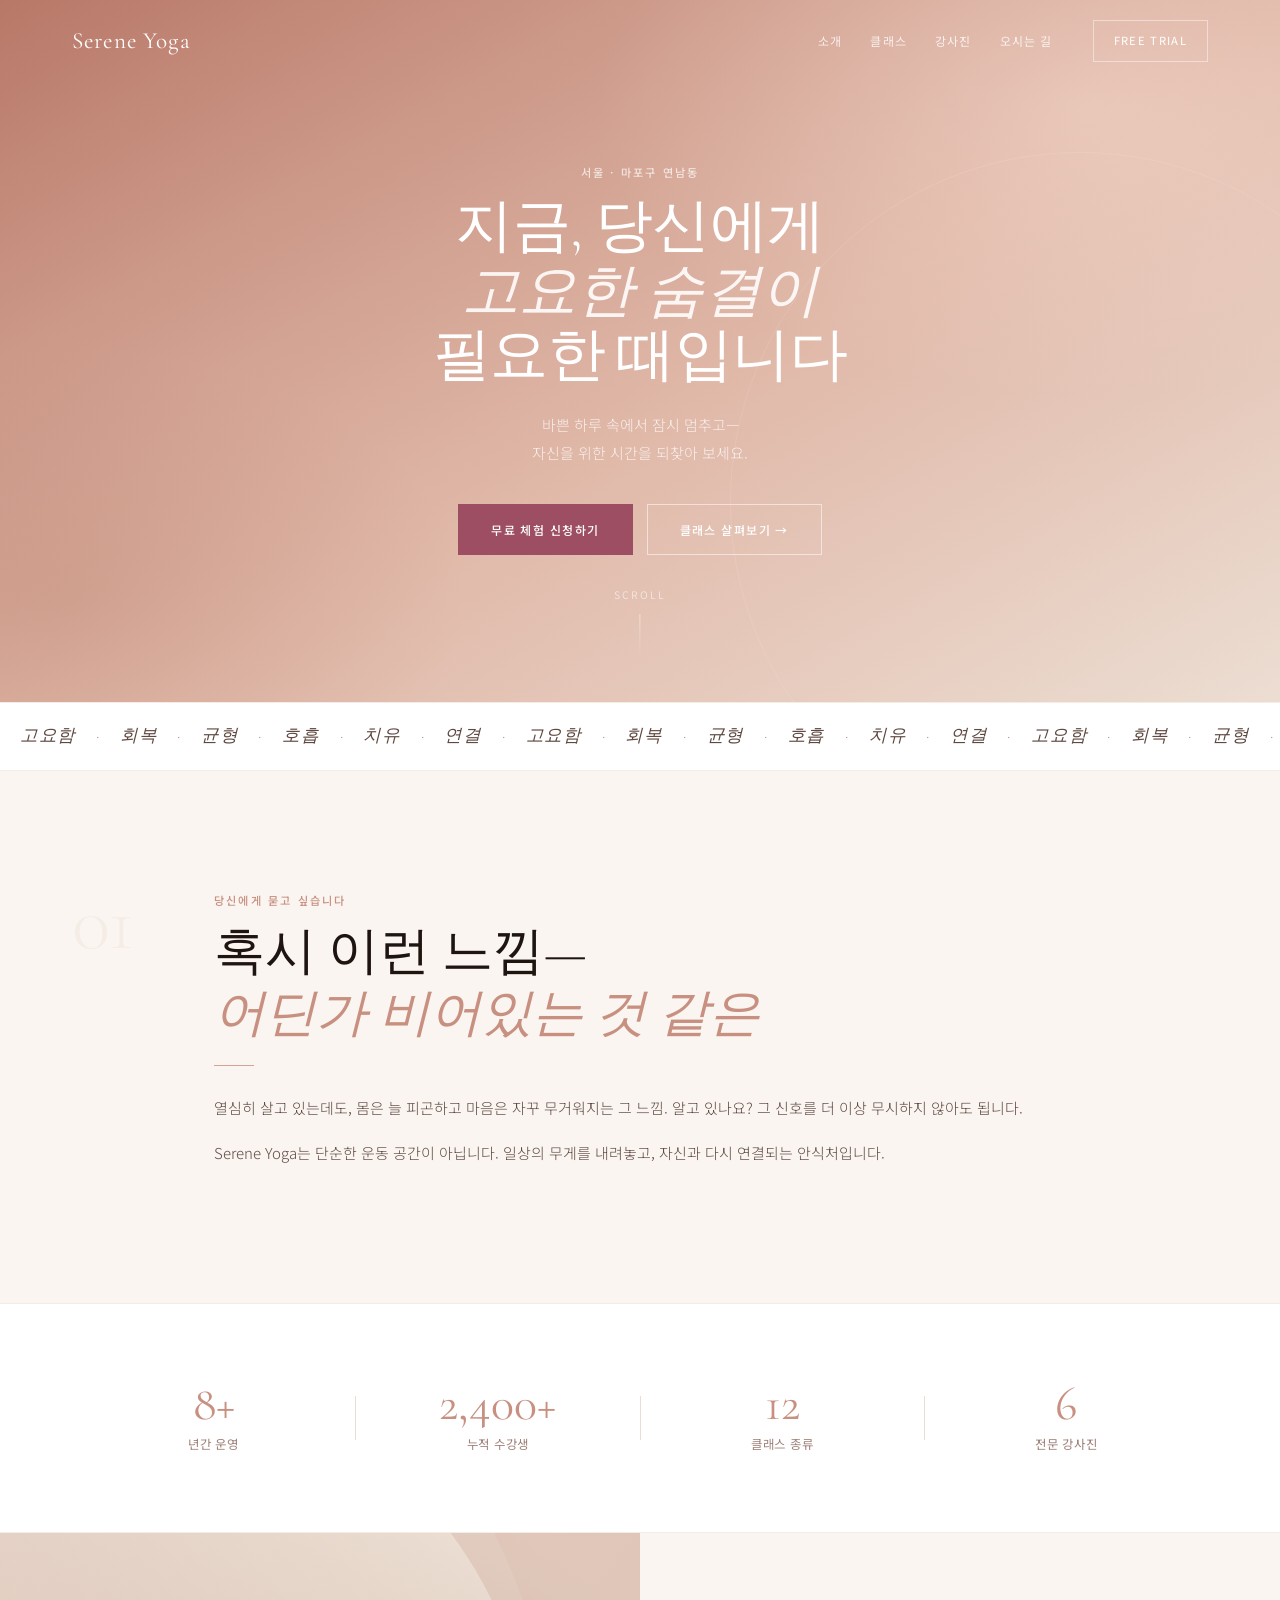
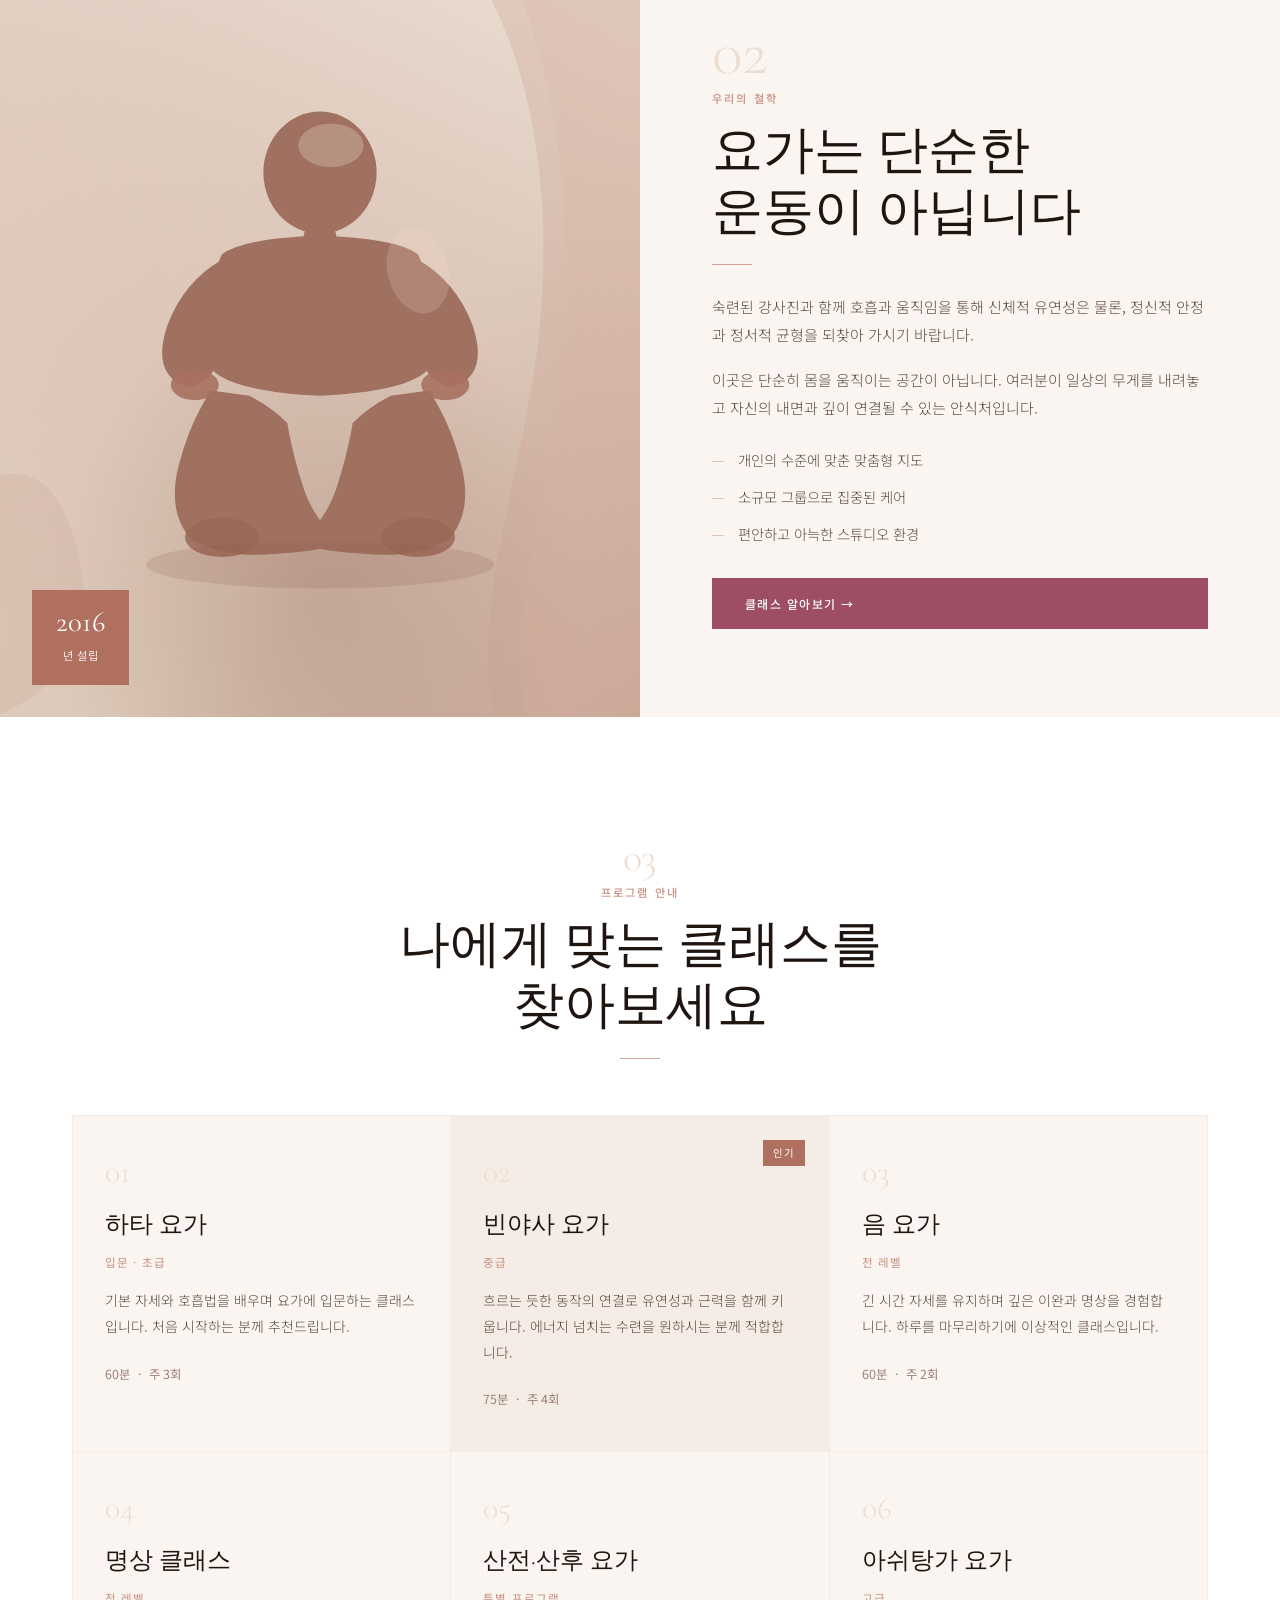
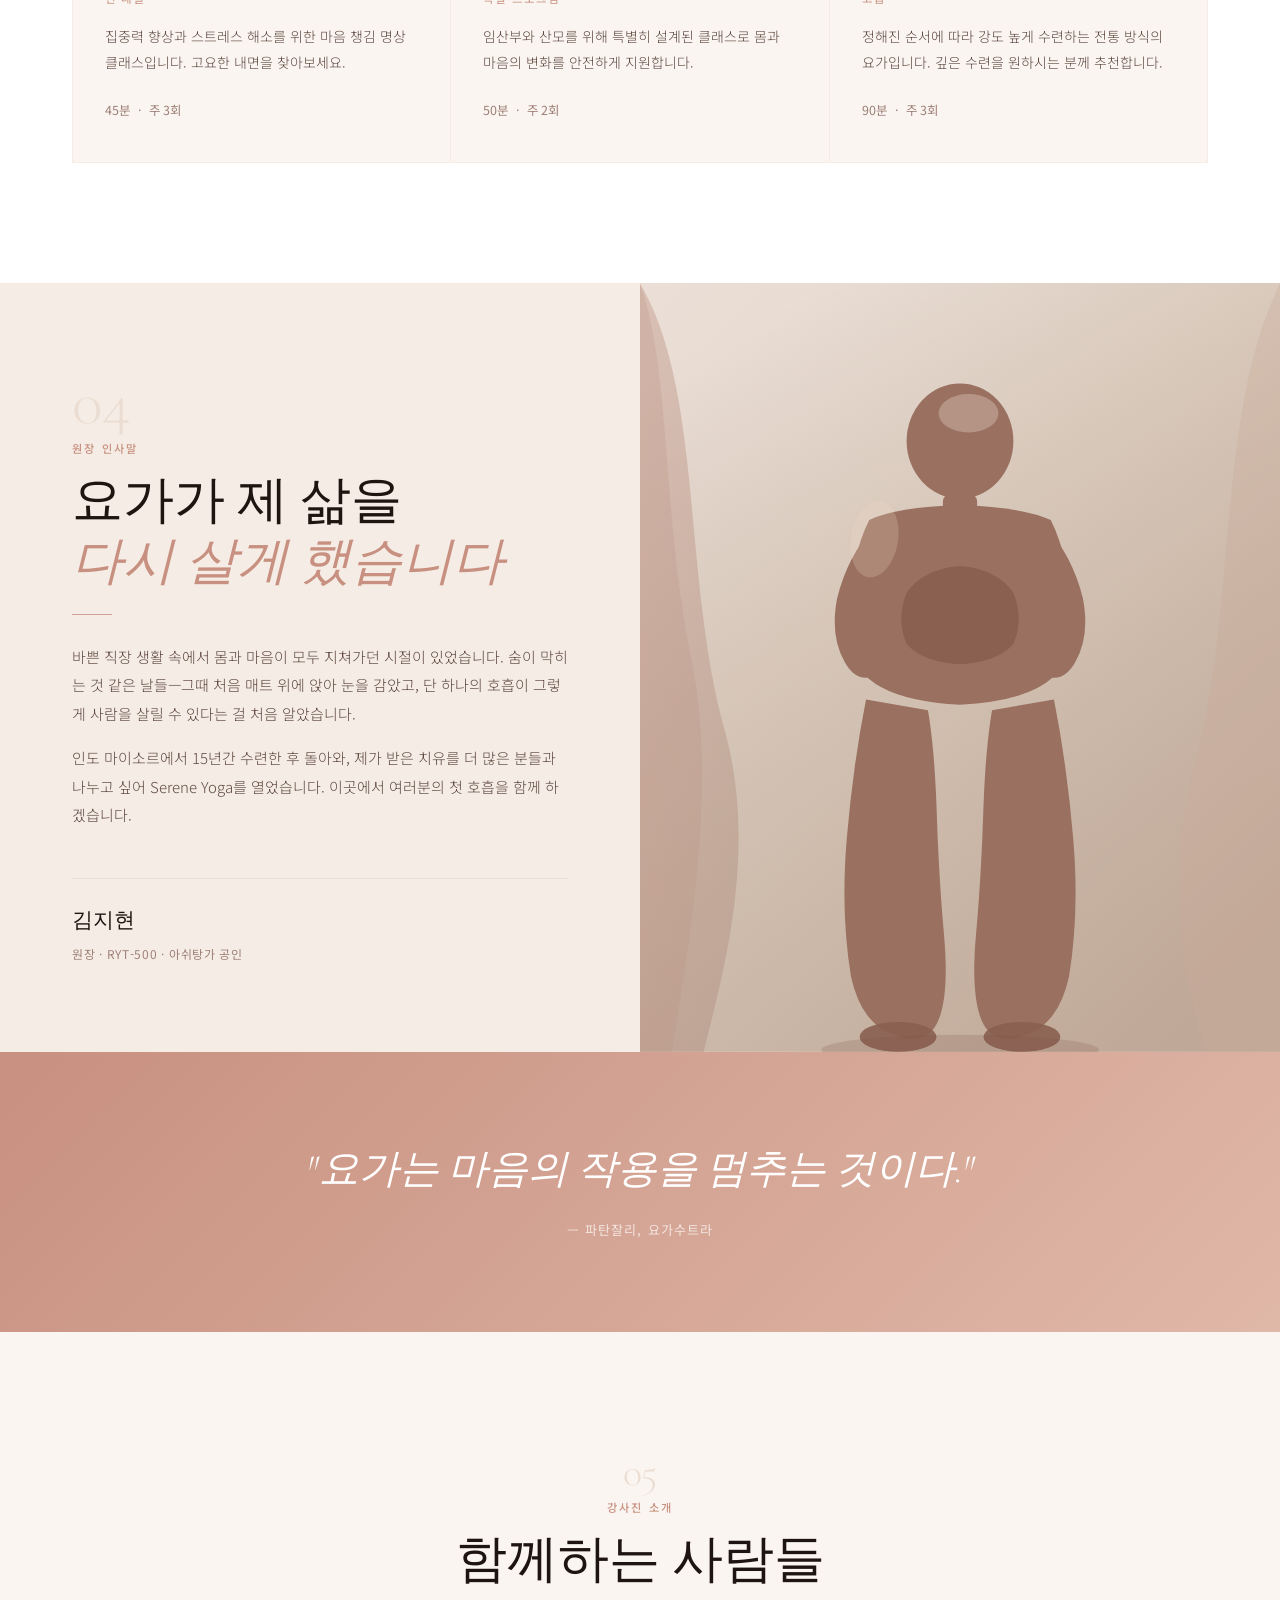
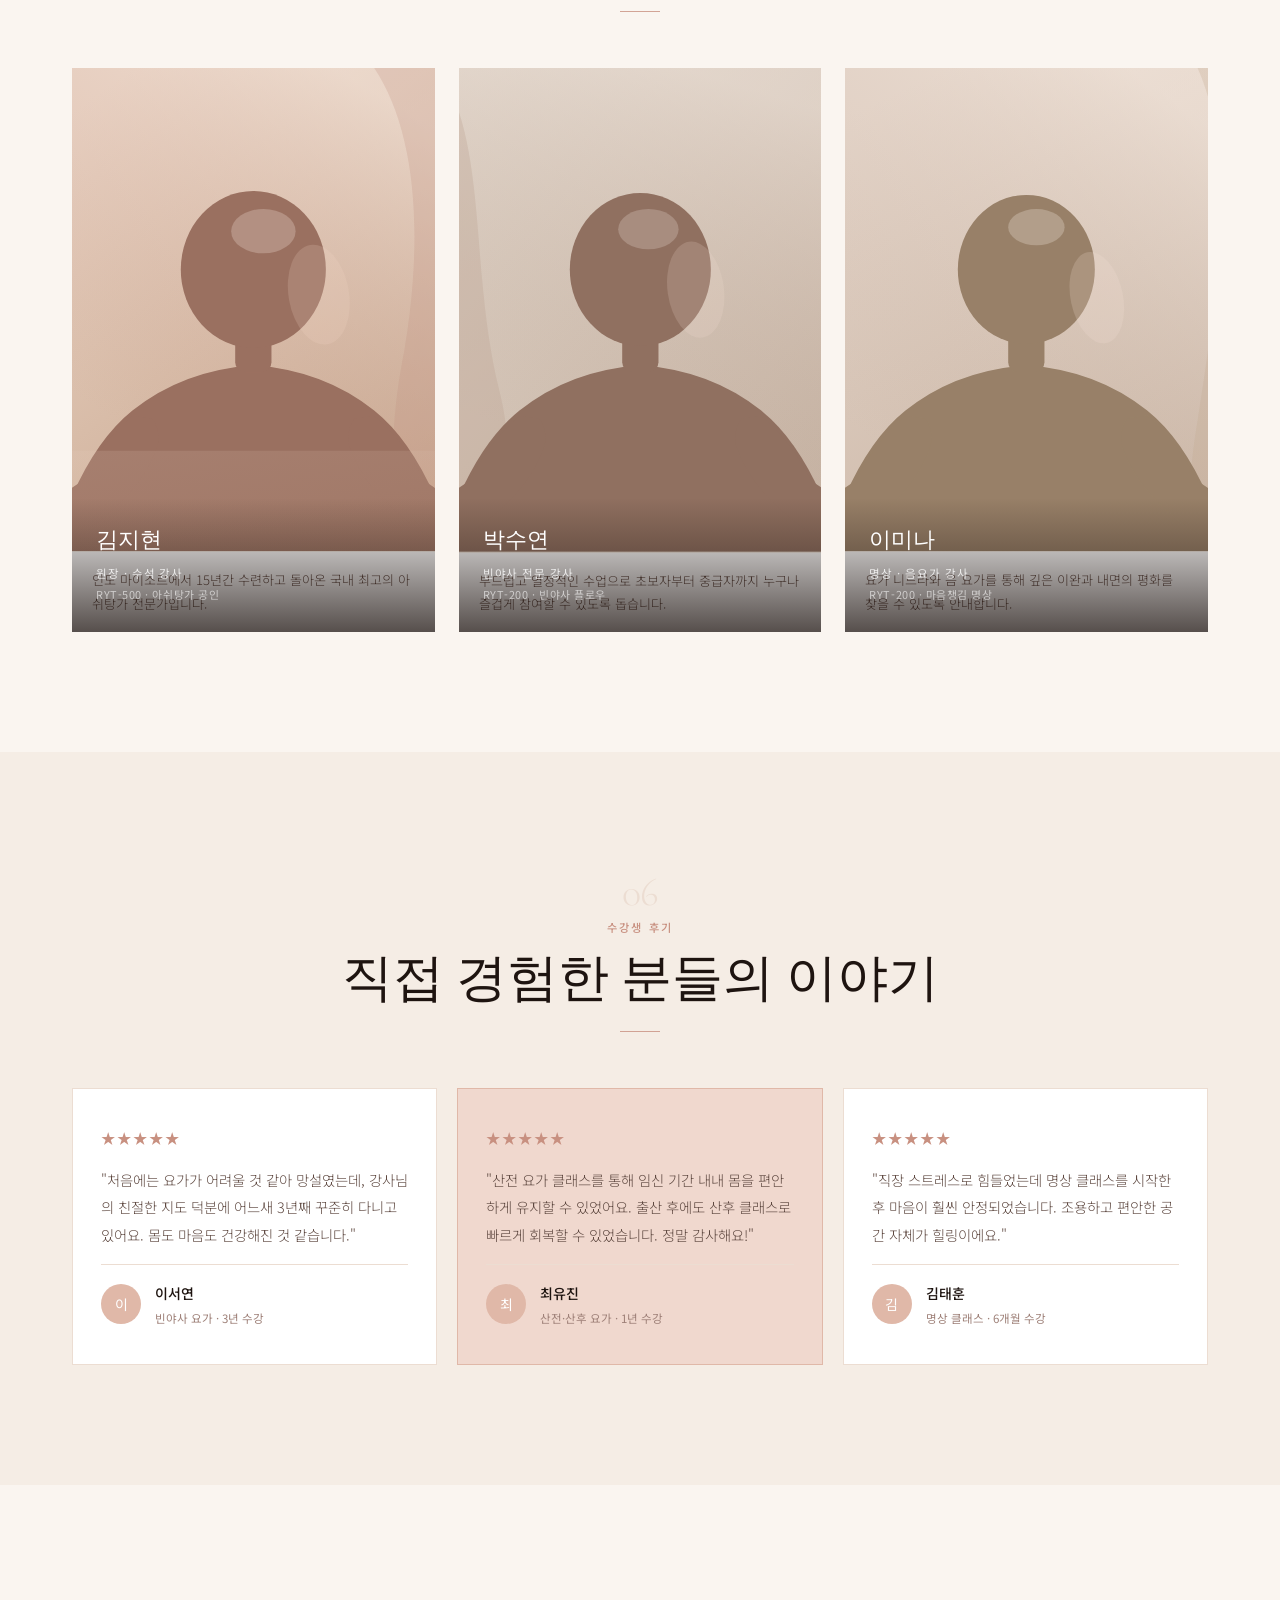
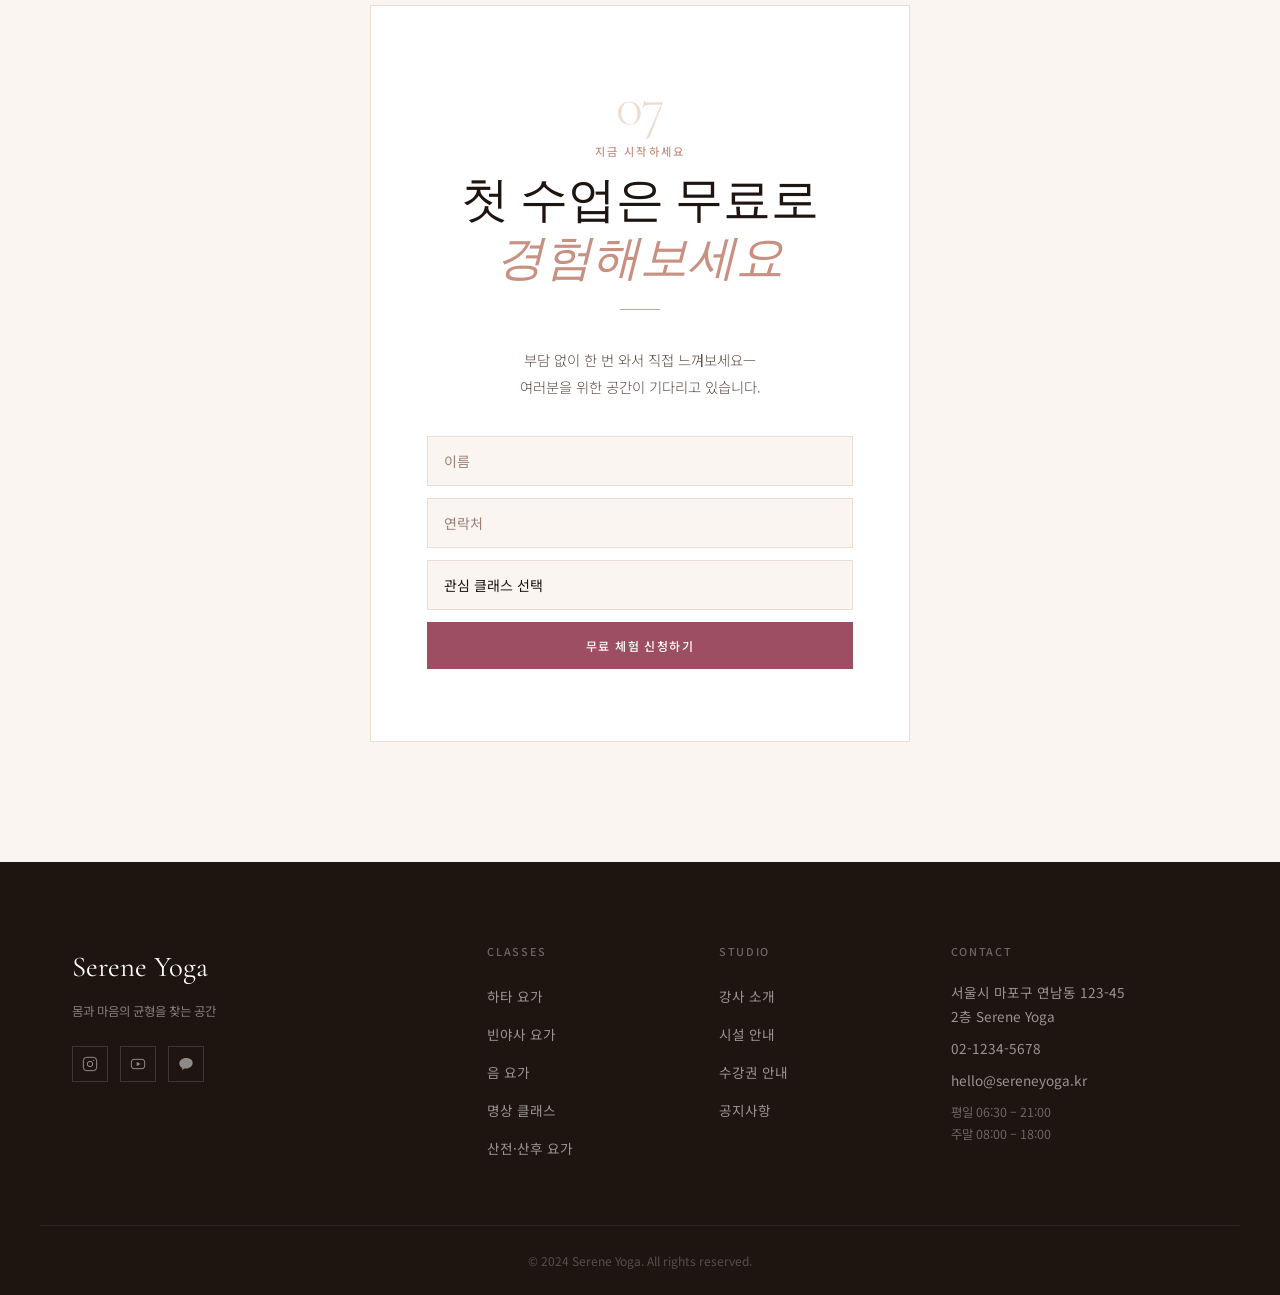
==== commit 290d6229: "Set V3 (Serene Yoga) as main page Co-Authored-By: Claude Sonnet 4.6 <noreply@anthropic.com>" ====
--- a/index.html
+++ b/index.html
@@ -3,31 +3,26 @@
 <head>
   <meta charset="UTF-8" />
   <meta name="viewport" content="width=device-width, initial-scale=1.0" />
-  <title>HANIP 한입 — 오늘도 한입 챙겼어?</title>
+  <title>Serene Yoga — 고요한 숨결</title>
   <link rel="preconnect" href="https://fonts.googleapis.com" />
   <link rel="preconnect" href="https://fonts.gstatic.com" crossorigin />
-  <link href="https://fonts.googleapis.com/css2?family=Noto+Sans+KR:wght@400;500;600;700&display=swap" rel="stylesheet" />
-  <link rel="stylesheet" href="style-v4.css" />
+  <link href="https://fonts.googleapis.com/css2?family=Cormorant+Garamond:ital,wght@0,300;0,400;0,500;1,300;1,400;1,500&family=Noto+Sans+KR:wght@300;400;500&display=swap" rel="stylesheet" />
+  <link rel="stylesheet" href="style-v3.css" />
 </head>
 <body>
 
   <!-- ① NAV -->
   <header class="nav">
     <div class="nav-inner">
-      <a href="#" class="logo">
-        HANIP
-        <span>한입</span>
-      </a>
+      <a href="#" class="logo">Serene Yoga</a>
       <nav class="nav-links">
-        <a href="#product">제품</a>
-        <a href="#why">한입인 이유</a>
-        <a href="#lineup">라인업</a>
-        <a href="#subscribe">구독</a>
+        <a href="#about">소개</a>
+        <a href="#classes">클래스</a>
+        <a href="#story">강사진</a>
+        <a href="#contact">오시는 길</a>
       </nav>
-      <a href="https://smartstore.naver.com" target="_blank" class="nav-cta">구매하기</a>
-      <button class="nav-toggle" aria-label="메뉴">
-        <span></span><span></span><span></span>
-      </button>
+      <a href="#register" class="nav-cta">FREE TRIAL</a>
+      <button class="nav-toggle" aria-label="메뉴"><span></span><span></span><span></span></button>
     </div>
   </header>
 
@@ -35,548 +30,527 @@
   <section class="hero">
     <div class="hero-bg"></div>
     <div class="hero-content">
-      <p class="eyebrow">반려동물 기능성 클린 간식</p>
+      <p class="eyebrow">서울 · 마포구 연남동</p>
       <h1 class="hero-title">
-        오늘도 한입<br />
-        <em>챙겼어?</em>
+        지금, 당신에게<br />
+        <em>고요한 숨결이</em><br />
+        필요한 때입니다
       </h1>
       <p class="hero-sub">
-        간식처럼 먹이는 기능성 클린 간식.<br />
-        성분은 딱 다섯 개. 전부 발음 가능.
+        바쁜 하루 속에서 잠시 멈추고—<br />
+        자신을 위한 시간을 되찾아 보세요.
       </p>
       <div class="hero-btns">
-        <a href="#product" class="btn btn-primary">관절케어 시작하기 →</a>
-        <a href="#lineup" class="btn btn-outline-white">라인업 보기</a>
-      </div>
-    </div>
-
-    <!-- 제품 파우치 SVG -->
-    <div class="hero-visual">
-      <svg viewBox="0 0 280 340" xmlns="http://www.w3.org/2000/svg">
-        <defs>
-          <linearGradient id="pouch-grad" x1="0" y1="0" x2="1" y2="1">
-            <stop offset="0%" stop-color="#4A7FCC"/>
-            <stop offset="100%" stop-color="#1E3F72"/>
-          </linearGradient>
-          <linearGradient id="pouch-shine" x1="0" y1="0" x2="0" y2="1">
-            <stop offset="0%" stop-color="rgba(255,255,255,0.15)"/>
-            <stop offset="50%" stop-color="rgba(255,255,255,0)"/>
-          </linearGradient>
-        </defs>
-        <!-- 파우치 본체 -->
-        <rect x="20" y="48" width="240" height="276" rx="16" fill="url(#pouch-grad)"/>
-        <!-- 광택 레이어 -->
-        <rect x="20" y="48" width="240" height="276" rx="16" fill="url(#pouch-shine)"/>
-        <!-- 지퍼 -->
-        <rect x="20" y="48" width="240" height="28" rx="14" fill="#2A5090"/>
-        <rect x="36" y="58" width="208" height="8" rx="4" fill="rgba(255,255,255,0.15)"/>
-        <!-- 브랜드명 -->
-        <text x="140" y="130" text-anchor="middle" fill="rgba(255,255,255,0.95)"
-              font-size="42" font-weight="700" font-family="'Noto Sans KR',sans-serif"
-              letter-spacing="4">HANIP</text>
-        <!-- 한글 서브 -->
-        <text x="140" y="158" text-anchor="middle" fill="rgba(255,255,255,0.55)"
-              font-size="13" font-family="'Noto Sans KR',sans-serif">한입</text>
-        <!-- 구분선 -->
-        <line x1="60" y1="174" x2="220" y2="174" stroke="rgba(255,255,255,0.2)" stroke-width="1"/>
-        <!-- 제품명 -->
-        <text x="140" y="200" text-anchor="middle" fill="rgba(255,255,255,0.9)"
-              font-size="18" font-weight="600" font-family="'Noto Sans KR',sans-serif">관절케어</text>
-        <text x="140" y="220" text-anchor="middle" fill="rgba(255,255,255,0.5)"
-              font-size="11" font-family="'Noto Sans KR',sans-serif">with 글루코사민</text>
-        <!-- 성분 5개 -->
-        <text x="140" y="256" text-anchor="middle" fill="rgba(255,255,255,0.45)"
-              font-size="9.5" font-family="'Noto Sans KR',sans-serif">닭가슴살 · 글루코사민 · 콘드로이틴</text>
-        <text x="140" y="272" text-anchor="middle" fill="rgba(255,255,255,0.45)"
-              font-size="9.5" font-family="'Noto Sans KR',sans-serif">비타민E · 식이섬유</text>
-        <!-- 하단 용량 -->
-        <text x="140" y="302" text-anchor="middle" fill="rgba(255,255,255,0.3)"
-              font-size="10" font-family="'Noto Sans KR',sans-serif">30개입 · 60g</text>
-      </svg>
-    </div>
+        <a href="#register" class="btn btn-cta">무료 체험 신청하기</a>
+        <a href="#classes" class="btn btn-outline-white">클래스 살펴보기 →</a>
+      </div>
+    </div>
+    <div class="hero-scroll"><span>scroll</span><div class="scroll-bar"></div></div>
   </section>
 
   <!-- ③ MARQUEE -->
   <div class="marquee-wrap">
     <div class="marquee-track">
-      <span>기능성</span><span class="dot">·</span>
-      <span>클린</span><span class="dot">·</span>
-      <span>성분 5개</span><span class="dot">·</span>
-      <span>기호성</span><span class="dot">·</span>
-      <span>오늘도 챙김 ✓</span><span class="dot">·</span>
-      <span>소형견 맞춤</span><span class="dot">·</span>
-      <span>하루 한입</span><span class="dot">·</span>
-      <span>기능성</span><span class="dot">·</span>
-      <span>클린</span><span class="dot">·</span>
-      <span>성분 5개</span><span class="dot">·</span>
-      <span>기호성</span><span class="dot">·</span>
-      <span>오늘도 챙김 ✓</span><span class="dot">·</span>
-      <span>소형견 맞춤</span><span class="dot">·</span>
-      <span>하루 한입</span><span class="dot">·</span>
+      <span>고요함</span><span class="dot">·</span>
+      <span>회복</span><span class="dot">·</span>
+      <span>균형</span><span class="dot">·</span>
+      <span>호흡</span><span class="dot">·</span>
+      <span>치유</span><span class="dot">·</span>
+      <span>연결</span><span class="dot">·</span>
+      <span>고요함</span><span class="dot">·</span>
+      <span>회복</span><span class="dot">·</span>
+      <span>균형</span><span class="dot">·</span>
+      <span>호흡</span><span class="dot">·</span>
+      <span>치유</span><span class="dot">·</span>
+      <span>연결</span><span class="dot">·</span>
     </div>
   </div>
 
-  <!-- ④ PROBLEM BAND -->
+  <!-- ④ PROBLEM STATEMENT -->
   <section class="problem">
     <div class="problem-inner">
-      <span class="eyebrow">많이 겪어봤잖아요</span>
-      <p class="problem-hook">영양제 사줘도<br />안 먹어서 버린 적<br />있으면 손 🙋‍♀️</p>
-
-      <ul class="problem-list">
-        <li class="problem-item fade-up">
-          <span class="problem-icon">💊</span>
-          <p class="problem-text">
-            <strong>영양제를 사면</strong> → 안 먹고 고개 돌림
-          </p>
-        </li>
-        <li class="problem-item fade-up">
-          <span class="problem-icon">🥣</span>
-          <p class="problem-text">
-            <strong>분말을 사료에 뿌리면</strong> → 골라서 먹음
-          </p>
-        </li>
-        <li class="problem-item fade-up">
-          <span class="problem-icon">💸</span>
-          <p class="problem-text">
-            <strong>비싼 처방식은</strong> → 한 번 먹고 끝
-          </p>
-        </li>
+      <p class="section-num">01</p>
+      <div class="problem-text">
+        <p class="eyebrow">당신에게 묻고 싶습니다</p>
+        <h2 class="section-title">혹시 이런 느낌—<br /><em>어딘가 비어있는 것 같은</em></h2>
+        <div class="h-rule"></div>
+        <p class="body-text">열심히 살고 있는데도, 몸은 늘 피곤하고 마음은 자꾸 무거워지는 그 느낌. 알고 있나요? 그 신호를 더 이상 무시하지 않아도 됩니다.</p>
+        <p class="body-text">Serene Yoga는 단순한 운동 공간이 아닙니다. 일상의 무게를 내려놓고, 자신과 다시 연결되는 안식처입니다.</p>
+      </div>
+    </div>
+  </section>
+
+  <!-- ⑤ STATS -->
+  <section class="stats">
+    <div class="container stats-grid">
+      <div class="stat"><span class="stat-num">8+</span><span class="stat-label">년간 운영</span></div>
+      <div class="stat-rule"></div>
+      <div class="stat"><span class="stat-num">2,400+</span><span class="stat-label">누적 수강생</span></div>
+      <div class="stat-rule"></div>
+      <div class="stat"><span class="stat-num">12</span><span class="stat-label">클래스 종류</span></div>
+      <div class="stat-rule"></div>
+      <div class="stat"><span class="stat-num">6</span><span class="stat-label">전문 강사진</span></div>
+    </div>
+  </section>
+
+  <!-- ⑥ ABOUT — 이미지 왼쪽 / 텍스트 오른쪽 -->
+  <section class="split" id="about">
+    <!-- 이미지: 앉아서 명상하는 요가 실루엣 -->
+    <div class="split-img">
+      <svg viewBox="0 0 600 720" preserveAspectRatio="xMidYMid slice" xmlns="http://www.w3.org/2000/svg">
+        <!-- 배경 그라디언트 레이어 -->
+        <defs>
+          <linearGradient id="bg-about" x1="0%" y1="0%" x2="100%" y2="100%">
+            <stop offset="0%" stop-color="#e8d5c8"/>
+            <stop offset="60%" stop-color="#dcc8b8"/>
+            <stop offset="100%" stop-color="#c8a898"/>
+          </linearGradient>
+          <linearGradient id="light-about" x1="80%" y1="0%" x2="20%" y2="100%">
+            <stop offset="0%" stop-color="#f5ede5" stop-opacity="0.6"/>
+            <stop offset="100%" stop-color="#b89080" stop-opacity="0"/>
+          </linearGradient>
+          <radialGradient id="shadow-about" cx="50%" cy="85%" r="40%">
+            <stop offset="0%" stop-color="#8a6050" stop-opacity="0.25"/>
+            <stop offset="100%" stop-color="#8a6050" stop-opacity="0"/>
+          </radialGradient>
+        </defs>
+        <!-- 배경 -->
+        <rect width="600" height="720" fill="url(#bg-about)"/>
+        <!-- 빛 -->
+        <rect width="600" height="720" fill="url(#light-about)"/>
+        <!-- 바닥 그림자 -->
+        <rect width="600" height="720" fill="url(#shadow-about)"/>
+        <!-- 배경 천 드레이프 (오른쪽 곡선) -->
+        <path d="M420 0 C480 80 520 200 500 380 C480 520 440 620 460 720 L600 720 L600 0 Z" fill="#c8a090" opacity="0.3"/>
+        <path d="M460 0 C510 100 540 240 520 420 C500 560 470 650 490 720 L600 720 L600 0 Z" fill="#d4b0a0" opacity="0.2"/>
+        <!-- 좌하단 음영 -->
+        <path d="M0 500 Q60 480 80 580 Q100 680 0 720 Z" fill="#b89080" opacity="0.15"/>
+
+        <!-- 요가 좌식 명상 실루엣 (연화좌) -->
+        <!-- 머리 -->
+        <ellipse cx="300" cy="220" rx="52" ry="56" fill="#a07060"/>
+        <!-- 목 -->
+        <rect x="285" y="270" width="30" height="32" rx="8" fill="#a07060"/>
+        <!-- 상체 (살짝 앞으로 기울인 자세) -->
+        <path d="M210 295 Q230 280 300 278 Q370 280 390 295 Q410 340 405 390 Q400 420 300 425 Q200 420 195 390 Q188 340 210 295Z" fill="#a07060"/>
+        <!-- 왼쪽 어깨/팔 -->
+        <path d="M210 300 Q175 320 160 360 Q148 395 165 410 Q182 425 200 405 Q215 385 220 360 Q225 330 230 305Z" fill="#a07060"/>
+        <!-- 오른쪽 어깨/팔 -->
+        <path d="M390 300 Q425 320 440 360 Q452 395 435 410 Q418 425 400 405 Q385 385 380 360 Q375 330 370 305Z" fill="#a07060"/>
+        <!-- 손 (무릎 위에 올린 모습 — 왼손) -->
+        <ellipse cx="185" cy="415" rx="22" ry="14" fill="#a87060" opacity="0.9"/>
+        <!-- 손 (무릎 위에 올린 모습 — 오른손) -->
+        <ellipse cx="415" cy="415" rx="22" ry="14" fill="#a87060" opacity="0.9"/>
+
+        <!-- 연화좌: 오른 다리 -->
+        <path d="M200 420 Q180 450 170 490 Q160 530 180 555 Q210 575 260 570 Q300 568 320 560 Q295 540 285 510 Q275 480 270 450 Q255 435 235 425 Z" fill="#a07060"/>
+        <!-- 연화좌: 왼 다리 -->
+        <path d="M400 420 Q420 450 430 490 Q440 530 420 555 Q390 575 340 570 Q300 568 280 560 Q305 540 315 510 Q325 480 330 450 Q345 435 365 425 Z" fill="#a07060"/>
+        <!-- 발 (연화좌 위) -->
+        <ellipse cx="210" cy="555" rx="34" ry="18" fill="#9a6858" opacity="0.85"/>
+        <ellipse cx="390" cy="555" rx="34" ry="18" fill="#9a6858" opacity="0.85"/>
+
+        <!-- 바닥 그림자 -->
+        <ellipse cx="300" cy="580" rx="160" ry="22" fill="#8a5848" opacity="0.18"/>
+
+        <!-- 빛 하이라이트 (오른쪽 어깨) -->
+        <ellipse cx="390" cy="310" rx="28" ry="40" fill="#f0d8c8" opacity="0.2" transform="rotate(-15 390 310)"/>
+        <!-- 빛 하이라이트 (머리 위) -->
+        <ellipse cx="310" cy="195" rx="30" ry="20" fill="#f8ede0" opacity="0.25"/>
+      </svg>
+      <div class="split-badge">
+        <span class="badge-year">2016</span>
+        <span class="badge-label">년 설립</span>
+      </div>
+    </div>
+    <div class="split-text bg-cream">
+      <p class="section-num">02</p>
+      <p class="eyebrow">우리의 철학</p>
+      <h2 class="section-title">요가는 단순한<br />운동이 아닙니다</h2>
+      <div class="h-rule"></div>
+      <p class="body-text">숙련된 강사진과 함께 호흡과 움직임을 통해 신체적 유연성은 물론, 정신적 안정과 정서적 균형을 되찾아 가시기 바랍니다.</p>
+      <p class="body-text">이곳은 단순히 몸을 움직이는 공간이 아닙니다. 여러분이 일상의 무게를 내려놓고 자신의 내면과 깊이 연결될 수 있는 안식처입니다.</p>
+      <ul class="check-list">
+        <li><span class="check-mark">—</span>개인의 수준에 맞춘 맞춤형 지도</li>
+        <li><span class="check-mark">—</span>소규모 그룹으로 집중된 케어</li>
+        <li><span class="check-mark">—</span>편안하고 아늑한 스튜디오 환경</li>
       </ul>
-
-      <p class="problem-resolution">그래서 한입이 있음.</p>
-    </div>
-  </section>
-
-  <!-- ⑤ BRAND CONCEPT -->
-  <section class="brand-concept">
+      <a href="#classes" class="btn btn-cta">클래스 알아보기 →</a>
+    </div>
+  </section>
+
+  <!-- ⑦ CLASSES -->
+  <section class="classes" id="classes">
     <div class="container">
-      <div class="concept-grid">
-        <div class="concept-text fade-up">
-          <span class="eyebrow">Brand Concept</span>
-          <h2 class="concept-tagline">
-            간식인데 기능성.<br />
-            기능성인데 맛있는.<br />
-            성분은 다섯 개.
-          </h2>
-          <div class="h-rule"></div>
-          <div class="concept-points">
-            <div class="concept-point">
-              <span class="concept-point-num">01</span>
-              <p class="concept-point-body">
-                <strong>기호성 먼저.</strong> 먹어야 효과가 있음. 안 먹으면 그냥 돈 낭비.
-              </p>
-            </div>
-            <div class="concept-point">
-              <span class="concept-point-num">02</span>
-              <p class="concept-point-body">
-                <strong>성분 다섯 개 규칙.</strong> 뒷면 읽다 포기한 적 있으면 공감할 거임. 한입은 전부 발음 가능한 것만.
-              </p>
-            </div>
-            <div class="concept-point">
-              <span class="concept-point-num">03</span>
-              <p class="concept-point-body">
-                <strong>라이프스테이지 맞춤.</strong> 소형견·중대형견, 성견·시니어 구분. 콩이한테 맞는 걸 고를 수 있음.
-              </p>
-            </div>
-          </div>
-        </div>
-
-        <div class="concept-visual fade-up">
-          <span class="big-num">5</span>
-          <span class="concept-badge">성분 5개 규칙</span>
-          <p class="concept-headline">
-            뒷면에 읽다 포기한<br />성분표는 없음.
-          </p>
-          <p class="concept-sub">닭가슴살, 글루코사민, 콘드로이틴,<br />비타민E, 식이섬유. 이상 끝.</p>
-        </div>
-      </div>
-    </div>
-  </section>
-
-  <!-- ⑥ MVP PRODUCT -->
-  <section class="mvp" id="product">
+      <div class="section-header">
+        <p class="section-num">03</p>
+        <p class="eyebrow">프로그램 안내</p>
+        <h2 class="section-title">나에게 맞는 클래스를<br />찾아보세요</h2>
+        <div class="h-rule centered"></div>
+      </div>
+      <div class="classes-grid">
+        <div class="class-card">
+          <p class="class-num">01</p>
+          <h3 class="class-name">하타 요가</h3>
+          <p class="class-level">입문 · 초급</p>
+          <p class="class-desc">기본 자세와 호흡법을 배우며 요가에 입문하는 클래스입니다. 처음 시작하는 분께 추천드립니다.</p>
+          <div class="class-meta"><span>60분</span><span>·</span><span>주 3회</span></div>
+        </div>
+        <div class="class-card class-card--hero">
+          <span class="hot-tag">인기</span>
+          <p class="class-num">02</p>
+          <h3 class="class-name">빈야사 요가</h3>
+          <p class="class-level">중급</p>
+          <p class="class-desc">흐르는 듯한 동작의 연결로 유연성과 근력을 함께 키웁니다. 에너지 넘치는 수련을 원하시는 분께 적합합니다.</p>
+          <div class="class-meta"><span>75분</span><span>·</span><span>주 4회</span></div>
+        </div>
+        <div class="class-card">
+          <p class="class-num">03</p>
+          <h3 class="class-name">음 요가</h3>
+          <p class="class-level">전 레벨</p>
+          <p class="class-desc">긴 시간 자세를 유지하며 깊은 이완과 명상을 경험합니다. 하루를 마무리하기에 이상적인 클래스입니다.</p>
+          <div class="class-meta"><span>60분</span><span>·</span><span>주 2회</span></div>
+        </div>
+        <div class="class-card">
+          <p class="class-num">04</p>
+          <h3 class="class-name">명상 클래스</h3>
+          <p class="class-level">전 레벨</p>
+          <p class="class-desc">집중력 향상과 스트레스 해소를 위한 마음 챙김 명상 클래스입니다. 고요한 내면을 찾아보세요.</p>
+          <div class="class-meta"><span>45분</span><span>·</span><span>주 3회</span></div>
+        </div>
+        <div class="class-card">
+          <p class="class-num">05</p>
+          <h3 class="class-name">산전·산후 요가</h3>
+          <p class="class-level">특별 프로그램</p>
+          <p class="class-desc">임산부와 산모를 위해 특별히 설계된 클래스로 몸과 마음의 변화를 안전하게 지원합니다.</p>
+          <div class="class-meta"><span>50분</span><span>·</span><span>주 2회</span></div>
+        </div>
+        <div class="class-card">
+          <p class="class-num">06</p>
+          <h3 class="class-name">아쉬탕가 요가</h3>
+          <p class="class-level">고급</p>
+          <p class="class-desc">정해진 순서에 따라 강도 높게 수련하는 전통 방식의 요가입니다. 깊은 수련을 원하시는 분께 추천합니다.</p>
+          <div class="class-meta"><span>90분</span><span>·</span><span>주 3회</span></div>
+        </div>
+      </div>
+    </div>
+  </section>
+
+  <!-- ⑧ INSTRUCTOR STORY — 텍스트 왼쪽 / 이미지 오른쪽 (교차) -->
+  <section class="split split--reverse split--cream" id="story">
+    <div class="split-text bg-beige">
+      <p class="section-num">04</p>
+      <p class="eyebrow">원장 인사말</p>
+      <h2 class="section-title">요가가 제 삶을<br /><em>다시 살게 했습니다</em></h2>
+      <div class="h-rule"></div>
+      <p class="body-text">바쁜 직장 생활 속에서 몸과 마음이 모두 지쳐가던 시절이 있었습니다. 숨이 막히는 것 같은 날들—그때 처음 매트 위에 앉아 눈을 감았고, 단 하나의 호흡이 그렇게 사람을 살릴 수 있다는 걸 처음 알았습니다.</p>
+      <p class="body-text">인도 마이소르에서 15년간 수련한 후 돌아와, 제가 받은 치유를 더 많은 분들과 나누고 싶어 Serene Yoga를 열었습니다. 이곳에서 여러분의 첫 호흡을 함께 하겠습니다.</p>
+      <div class="instructor-sig">
+        <p class="sig-name">김지현</p>
+        <p class="sig-role">원장 · RYT-500 · 아쉬탕가 공인</p>
+      </div>
+    </div>
+    <!-- 이미지: 서 있는 인물 + 드레이프 패브릭 배경 -->
+    <div class="split-img">
+      <svg viewBox="0 0 600 720" preserveAspectRatio="xMidYMid slice" xmlns="http://www.w3.org/2000/svg">
+        <defs>
+          <linearGradient id="bg-story" x1="0%" y1="0%" x2="80%" y2="100%">
+            <stop offset="0%" stop-color="#ddd0c8"/>
+            <stop offset="50%" stop-color="#cfc0b0"/>
+            <stop offset="100%" stop-color="#c0a898"/>
+          </linearGradient>
+          <linearGradient id="drape1" x1="0%" y1="0%" x2="100%" y2="100%">
+            <stop offset="0%" stop-color="#c8a090" stop-opacity="0.5"/>
+            <stop offset="100%" stop-color="#a07868" stop-opacity="0.3"/>
+          </linearGradient>
+          <linearGradient id="light-story" x1="30%" y1="0%" x2="70%" y2="100%">
+            <stop offset="0%" stop-color="#f8ede5" stop-opacity="0.5"/>
+            <stop offset="100%" stop-color="#c0a090" stop-opacity="0"/>
+          </linearGradient>
+        </defs>
+        <rect width="600" height="720" fill="url(#bg-story)"/>
+        <rect width="600" height="720" fill="url(#light-story)"/>
+
+        <!-- 드레이프 패브릭 좌측 -->
+        <path d="M0 0 C60 100 40 280 80 420 C110 530 80 640 60 720 L0 720 Z" fill="url(#drape1)"/>
+        <path d="M0 0 C30 80 20 220 50 360 C70 470 50 600 30 720 L0 720 Z" fill="#b89080" opacity="0.25"/>
+        <!-- 드레이프 패브릭 우측 -->
+        <path d="M600 0 C540 120 560 300 520 450 C490 570 510 650 530 720 L600 720 Z" fill="#c8a898" opacity="0.35"/>
+
+        <!-- 서 있는 인물 실루엣 (나마스테 포즈 — 손 모아 가슴 앞) -->
+        <!-- 머리 -->
+        <ellipse cx="300" cy="148" rx="50" ry="54" fill="#9a7060"/>
+        <!-- 목 -->
+        <rect x="284" y="197" width="32" height="30" rx="8" fill="#9a7060"/>
+        <!-- 상체 -->
+        <path d="M215 222 Q240 210 300 208 Q360 210 385 222 Q408 268 402 340 Q396 390 300 395 Q204 390 198 340 Q192 268 215 222Z" fill="#9a7060"/>
+        <!-- 왼팔 (합장 자세) -->
+        <path d="M220 228 Q195 255 185 295 Q178 330 192 355 Q205 378 225 365 Q242 352 248 320 Q254 288 252 252 Q244 230 232 225Z" fill="#9a7060"/>
+        <!-- 오른팔 (합장 자세) -->
+        <path d="M380 228 Q405 255 415 295 Q422 330 408 355 Q395 378 375 365 Q358 352 352 320 Q346 288 348 252 Q356 230 368 225Z" fill="#9a7060"/>
+        <!-- 합장한 두 손 -->
+        <path d="M250 290 Q265 268 300 265 Q335 268 350 290 Q360 315 350 338 Q335 355 300 357 Q265 355 250 338 Q240 315 250 290Z" fill="#8a6050"/>
+        <!-- 왼 다리 -->
+        <path d="M212 390 Q200 450 194 520 Q188 590 198 650 Q208 695 240 705 Q270 715 280 690 Q290 665 285 610 Q280 555 278 490 Q276 435 270 400Z" fill="#9a7060"/>
+        <!-- 오른 다리 -->
+        <path d="M388 390 Q400 450 406 520 Q412 590 402 650 Q392 695 360 705 Q330 715 320 690 Q310 665 315 610 Q320 555 322 490 Q324 435 330 400Z" fill="#9a7060"/>
+        <!-- 발 -->
+        <ellipse cx="242" cy="706" rx="36" ry="14" fill="#8a6050" opacity="0.9"/>
+        <ellipse cx="358" cy="706" rx="36" ry="14" fill="#8a6050" opacity="0.9"/>
+        <!-- 바닥 그림자 -->
+        <ellipse cx="300" cy="718" rx="130" ry="14" fill="#7a5040" opacity="0.2"/>
+
+        <!-- 하이라이트 (왼쪽 어깨) -->
+        <ellipse cx="220" cy="240" rx="22" ry="36" fill="#f0d8c8" opacity="0.22" transform="rotate(10 220 240)"/>
+        <!-- 하이라이트 (머리 위) -->
+        <ellipse cx="308" cy="122" rx="28" ry="18" fill="#faf0e8" opacity="0.28"/>
+      </svg>
+    </div>
+  </section>
+
+  <!-- ⑨ QUOTE BANNER -->
+  <section class="quote-banner">
     <div class="container">
-      <div class="mvp-grid">
-        <!-- 파우치 비주얼 -->
-        <div class="mvp-visual fade-up">
-          <span class="mvp-badge">MVP PRODUCT</span>
-          <div class="pouch-wrap">
-            <svg viewBox="0 0 260 320" xmlns="http://www.w3.org/2000/svg">
+      <blockquote>
+        <p class="quote-text">"요가는 마음의 작용을 멈추는 것이다."</p>
+        <cite>— 파탄잘리, 요가수트라</cite>
+      </blockquote>
+    </div>
+  </section>
+
+  <!-- ⑩ INSTRUCTORS -->
+  <section class="instructors">
+    <div class="container">
+      <div class="section-header">
+        <p class="section-num">05</p>
+        <p class="eyebrow">강사진 소개</p>
+        <h2 class="section-title">함께하는 사람들</h2>
+        <div class="h-rule centered"></div>
+      </div>
+      <div class="instructors-grid">
+
+        <!-- 강사 카드: 상반신 초상 실루엣 -->
+        <div class="inst-card">
+          <div class="inst-photo">
+            <svg viewBox="0 0 400 480" preserveAspectRatio="xMidYMid slice" xmlns="http://www.w3.org/2000/svg">
               <defs>
-                <linearGradient id="mvp-grad" x1="0" y1="0" x2="0.6" y2="1">
-                  <stop offset="0%" stop-color="#5A85CC"/>
-                  <stop offset="100%" stop-color="#1E3F72"/>
+                <linearGradient id="inst-bg1" x1="20%" y1="0%" x2="80%" y2="100%">
+                  <stop offset="0%" stop-color="#e8d0c0"/>
+                  <stop offset="100%" stop-color="#c8a890"/>
+                </linearGradient>
+                <linearGradient id="inst-light1" x1="70%" y1="0%" x2="30%" y2="80%">
+                  <stop offset="0%" stop-color="#f8ede5" stop-opacity="0.45"/>
+                  <stop offset="100%" stop-color="#c09080" stop-opacity="0"/>
                 </linearGradient>
               </defs>
-              <rect x="10" y="36" width="240" height="272" rx="18" fill="url(#mvp-grad)"/>
-              <rect x="10" y="36" width="240" height="26" rx="13" fill="rgba(0,0,0,0.2)"/>
-              <rect x="24" y="44" width="212" height="8" rx="4" fill="rgba(255,255,255,0.12)"/>
-              <text x="130" y="118" text-anchor="middle" fill="rgba(255,255,255,0.95)"
-                    font-size="44" font-weight="700" font-family="'Noto Sans KR',sans-serif"
-                    letter-spacing="3">HANIP</text>
-              <text x="130" y="148" text-anchor="middle" fill="rgba(255,255,255,0.55)"
-                    font-size="13" font-family="'Noto Sans KR',sans-serif">한입</text>
-              <line x1="50" y1="162" x2="210" y2="162" stroke="rgba(255,255,255,0.18)" stroke-width="1"/>
-              <text x="130" y="190" text-anchor="middle" fill="rgba(255,255,255,0.92)"
-                    font-size="20" font-weight="600" font-family="'Noto Sans KR',sans-serif">관절케어</text>
-              <text x="130" y="212" text-anchor="middle" fill="rgba(255,255,255,0.48)"
-                    font-size="11.5" font-family="'Noto Sans KR',sans-serif">Joint Care Soft Chew</text>
-              <text x="130" y="250" text-anchor="middle" fill="rgba(255,255,255,0.4)"
-                    font-size="9.5" font-family="'Noto Sans KR',sans-serif">닭가슴살 · 글루코사민 · 콘드로이틴</text>
-              <text x="130" y="266" text-anchor="middle" fill="rgba(255,255,255,0.4)"
-                    font-size="9.5" font-family="'Noto Sans KR',sans-serif">비타민E · 식이섬유</text>
-              <text x="130" y="294" text-anchor="middle" fill="rgba(255,255,255,0.28)"
-                    font-size="10" font-family="'Noto Sans KR',sans-serif">30개입 · 소형견(3~7kg) · 3세 이상</text>
+              <rect width="400" height="480" fill="url(#inst-bg1)"/>
+              <rect width="400" height="480" fill="url(#inst-light1)"/>
+              <!-- 배경 드레이프 -->
+              <path d="M320 0 C360 60 370 160 350 280 C330 380 340 440 360 480 L400 480 L400 0Z" fill="#c09080" opacity="0.25"/>
+              <!-- 어깨/상체 -->
+              <path d="M0 480 Q30 380 80 340 Q130 300 200 295 Q270 300 320 340 Q370 380 400 480Z" fill="#9a7060"/>
+              <!-- 목 -->
+              <rect x="182" y="252" width="36" height="50" rx="10" fill="#9a7060"/>
+              <!-- 머리 -->
+              <ellipse cx="200" cy="200" rx="72" ry="78" fill="#9a7060"/>
+              <!-- 왼팔 (어깨에서 잘림) -->
+              <path d="M80 345 Q50 370 30 410 L0 430 L0 480 Q40 460 70 430 Q95 405 105 375 Q108 360 100 348Z" fill="#9a7060"/>
+              <!-- 오른팔 (어깨에서 잘림) -->
+              <path d="M320 345 Q350 370 370 410 L400 430 L400 480 Q360 460 330 430 Q305 405 295 375 Q292 360 300 348Z" fill="#9a7060"/>
+              <!-- 하이라이트 -->
+              <ellipse cx="265" cy="225" rx="30" ry="50" fill="#f0d8c8" opacity="0.18" transform="rotate(-10 265 225)"/>
+              <ellipse cx="210" cy="162" rx="32" ry="22" fill="#faf0e8" opacity="0.25"/>
+              <!-- 바닥 페이드 -->
+              <rect x="0" y="380" width="400" height="100" fill="url(#inst-bg1)" opacity="0.15"/>
             </svg>
           </div>
-        </div>
-
-        <!-- 제품 상세 -->
-        <div class="mvp-text fade-up">
-          <span class="eyebrow">MVP Product · 강아지 관절케어</span>
-          <h2 class="mvp-title">한입 관절케어</h2>
-          <p class="mvp-subtitle">with 글루코사민 500mg · 소형견 전용 소프트 츄</p>
-
-          <ul class="ingredient-list">
-            <li class="ing-item">
-              <span class="ing-icon">🐔</span>
-              <span class="ing-name">닭가슴살</span>
-            </li>
-            <li class="ing-item">
-              <span class="ing-icon">💊</span>
-              <span class="ing-name">글루코사민 500mg</span>
-            </li>
-            <li class="ing-item">
-              <span class="ing-icon">🦴</span>
-              <span class="ing-name">콘드로이틴</span>
-            </li>
-            <li class="ing-item">
-              <span class="ing-icon">🌿</span>
-              <span class="ing-name">비타민E</span>
-            </li>
-            <li class="ing-item">
-              <span class="ing-icon">🌾</span>
-              <span class="ing-name">식이섬유</span>
-            </li>
-          </ul>
-
-          <hr class="mvp-divider" />
-
-          <div class="price-wrap">
-            <span class="price-main">₩14,900</span>
-            <span class="price-sub">구독가 <strong>₩12,900</strong>/월</span>
-          </div>
-          <p class="price-note">30개입 (1개월분) · 인공향료·색소·보존료 무첨가</p>
-
-          <a href="https://smartstore.naver.com" target="_blank" class="btn btn-primary btn-block">
-            스마트스토어 구매하기
-          </a>
-
-          <p class="mvp-copy">"하루 약 500원. 커피 한 잔 값도 안 되는 관절 관리."</p>
-        </div>
-      </div>
-    </div>
-  </section>
-
-  <!-- ⑦ PRODUCT LINE -->
-  <section class="product-line" id="lineup">
+          <div class="inst-overlay">
+            <p class="inst-name">김지현</p>
+            <p class="inst-role">원장 · 수석 강사</p>
+            <p class="inst-cert">RYT-500 · 아쉬탕가 공인</p>
+          </div>
+          <p class="inst-bio">인도 마이소르에서 15년간 수련하고 돌아온 국내 최고의 아쉬탕가 전문가입니다.</p>
+        </div>
+
+        <div class="inst-card">
+          <div class="inst-photo">
+            <svg viewBox="0 0 400 480" preserveAspectRatio="xMidYMid slice" xmlns="http://www.w3.org/2000/svg">
+              <defs>
+                <linearGradient id="inst-bg2" x1="0%" y1="0%" x2="100%" y2="100%">
+                  <stop offset="0%" stop-color="#ddd0c4"/>
+                  <stop offset="100%" stop-color="#c4b0a0"/>
+                </linearGradient>
+                <linearGradient id="inst-light2" x1="60%" y1="0%" x2="40%" y2="80%">
+                  <stop offset="0%" stop-color="#f5ece5" stop-opacity="0.4"/>
+                  <stop offset="100%" stop-color="#b8a090" stop-opacity="0"/>
+                </linearGradient>
+              </defs>
+              <rect width="400" height="480" fill="url(#inst-bg2)"/>
+              <rect width="400" height="480" fill="url(#inst-light2)"/>
+              <path d="M0 0 C50 80 30 200 60 320 C80 400 60 450 40 480 L0 480Z" fill="#b8a090" opacity="0.3"/>
+              <path d="M0 480 Q30 380 80 340 Q130 300 200 295 Q270 300 320 340 Q370 380 400 480Z" fill="#907060"/>
+              <rect x="182" y="252" width="36" height="50" rx="10" fill="#907060"/>
+              <ellipse cx="200" cy="200" rx="70" ry="76" fill="#907060"/>
+              <path d="M80 345 Q50 370 30 410 L0 430 L0 480 Q40 460 70 430 Q95 405 105 375 Q108 360 100 348Z" fill="#907060"/>
+              <path d="M320 345 Q350 370 370 410 L400 430 L400 480 Q360 460 330 430 Q305 405 295 375 Q292 360 300 348Z" fill="#907060"/>
+              <ellipse cx="255" cy="220" rx="28" ry="48" fill="#f0dcd0" opacity="0.18" transform="rotate(-8 255 220)"/>
+              <ellipse cx="208" cy="160" rx="30" ry="20" fill="#faf2ec" opacity="0.22"/>
+            </svg>
+          </div>
+          <div class="inst-overlay">
+            <p class="inst-name">박수연</p>
+            <p class="inst-role">빈야사 전문 강사</p>
+            <p class="inst-cert">RYT-200 · 빈야사 플로우</p>
+          </div>
+          <p class="inst-bio">부드럽고 열정적인 수업으로 초보자부터 중급자까지 누구나 즐겁게 참여할 수 있도록 돕습니다.</p>
+        </div>
+
+        <div class="inst-card">
+          <div class="inst-photo">
+            <svg viewBox="0 0 400 480" preserveAspectRatio="xMidYMid slice" xmlns="http://www.w3.org/2000/svg">
+              <defs>
+                <linearGradient id="inst-bg3" x1="30%" y1="0%" x2="70%" y2="100%">
+                  <stop offset="0%" stop-color="#e4d4c8"/>
+                  <stop offset="100%" stop-color="#ccb8a8"/>
+                </linearGradient>
+                <linearGradient id="inst-light3" x1="75%" y1="0%" x2="25%" y2="85%">
+                  <stop offset="0%" stop-color="#faf0e8" stop-opacity="0.42"/>
+                  <stop offset="100%" stop-color="#b8a090" stop-opacity="0"/>
+                </linearGradient>
+              </defs>
+              <rect width="400" height="480" fill="url(#inst-bg3)"/>
+              <rect width="400" height="480" fill="url(#inst-light3)"/>
+              <path d="M370 0 C410 90 390 220 370 350 C355 440 365 465 390 480 L400 480 L400 0Z" fill="#c0a890" opacity="0.28"/>
+              <path d="M0 480 Q30 380 80 340 Q130 300 200 295 Q270 300 320 340 Q370 380 400 480Z" fill="#988068"/>
+              <rect x="182" y="252" width="36" height="50" rx="10" fill="#988068"/>
+              <ellipse cx="200" cy="200" rx="68" ry="74" fill="#988068"/>
+              <path d="M80 345 Q50 370 30 410 L0 430 L0 480 Q40 460 70 430 Q95 405 105 375 Q108 360 100 348Z" fill="#988068"/>
+              <path d="M320 345 Q350 370 370 410 L400 430 L400 480 Q360 460 330 430 Q305 405 295 375 Q292 360 300 348Z" fill="#988068"/>
+              <ellipse cx="270" cy="228" rx="26" ry="46" fill="#f2e0d4" opacity="0.2" transform="rotate(-12 270 228)"/>
+              <ellipse cx="210" cy="158" rx="28" ry="18" fill="#faf2ec" opacity="0.26"/>
+            </svg>
+          </div>
+          <div class="inst-overlay">
+            <p class="inst-name">이미나</p>
+            <p class="inst-role">명상 · 음요가 강사</p>
+            <p class="inst-cert">RYT-200 · 마음챙김 명상</p>
+          </div>
+          <p class="inst-bio">요가 니드라와 음 요가를 통해 깊은 이완과 내면의 평화를 찾을 수 있도록 안내합니다.</p>
+        </div>
+
+      </div>
+    </div>
+  </section>
+
+  <!-- ⑪ TESTIMONIALS -->
+  <section class="testimonials">
     <div class="container">
-      <div class="section-header fade-up">
-        <span class="eyebrow">For Dog · 강아지 라인</span>
-        <h2 class="section-title">아이에게 맞는 한입을 찾아줘요</h2>
-      </div>
-
-      <div class="product-grid">
-        <!-- 조인트 -->
-        <div class="product-card fade-up" data-line="joint">
-          <div class="card-line-bar"></div>
-          <div class="card-body">
-            <span class="card-line-label">관절케어</span>
-            <h3 class="card-name">한입 조인트</h3>
-            <p class="card-with">with 글루코사민</p>
-            <p class="card-copy">"산책 후 한입. 관절은 매일 쓰니까."</p>
-            <a href="#product" class="card-cta">구매하기 →</a>
-          </div>
-        </div>
-
-        <!-- 스킨코트 -->
-        <div class="product-card fade-up" data-line="skin">
-          <div class="card-line-bar"></div>
-          <div class="card-body">
-            <span class="card-line-label">피모케어</span>
-            <h3 class="card-name">한입 스킨코트</h3>
-            <p class="card-with">with 오메가3</p>
-            <p class="card-copy">"윤기는 안에서부터. 하루 한입."</p>
-            <a href="#" class="card-cta">준비 중 →</a>
-          </div>
-        </div>
-
-        <!-- 거트 -->
-        <div class="product-card fade-up" data-line="gut">
-          <div class="card-line-bar"></div>
-          <div class="card-body">
-            <span class="card-line-label">소화케어</span>
-            <h3 class="card-name">한입 거트</h3>
-            <p class="card-with">with 프로바이오틱스</p>
-            <p class="card-copy">"장이 편해야 하루가 편하니까."</p>
-            <a href="#" class="card-cta">준비 중 →</a>
-          </div>
-        </div>
-
-        <!-- 카밍 -->
-        <div class="product-card fade-up" data-line="calming">
-          <div class="card-line-bar"></div>
-          <div class="card-body">
-            <span class="card-line-label">스트레스케어</span>
-            <h3 class="card-name">한입 카밍</h3>
-            <p class="card-with">with L-테아닌</p>
-            <p class="card-copy">"좀 긴장 풀어. 한입 먹어."</p>
-            <a href="#" class="card-cta">준비 중 →</a>
-          </div>
-        </div>
-
-        <!-- 시니어 -->
-        <div class="product-card fade-up" data-line="senior">
-          <div class="card-line-bar"></div>
-          <div class="card-body">
-            <span class="card-line-label">시니어케어</span>
-            <h3 class="card-name">한입 시니어</h3>
-            <p class="card-with">with 종합케어</p>
-            <p class="card-copy">"나이는 숫자일 뿐. 관리는 한입."</p>
-            <a href="#" class="card-cta">준비 중 →</a>
-          </div>
-        </div>
-      </div>
-    </div>
-  </section>
-
-  <!-- ⑧ WHY HANIP -->
-  <section class="why" id="why">
+      <div class="section-header">
+        <p class="section-num">06</p>
+        <p class="eyebrow">수강생 후기</p>
+        <h2 class="section-title">직접 경험한 분들의 이야기</h2>
+        <div class="h-rule centered"></div>
+      </div>
+      <div class="testi-grid">
+        <div class="testi-card">
+          <p class="testi-stars">★★★★★</p>
+          <p class="testi-text">"처음에는 요가가 어려울 것 같아 망설였는데, 강사님의 친절한 지도 덕분에 어느새 3년째 꾸준히 다니고 있어요. 몸도 마음도 건강해진 것 같습니다."</p>
+          <div class="testi-author">
+            <div class="testi-avatar">이</div>
+            <div><p class="testi-name">이서연</p><p class="testi-info">빈야사 요가 · 3년 수강</p></div>
+          </div>
+        </div>
+        <div class="testi-card testi-card--featured">
+          <p class="testi-stars">★★★★★</p>
+          <p class="testi-text">"산전 요가 클래스를 통해 임신 기간 내내 몸을 편안하게 유지할 수 있었어요. 출산 후에도 산후 클래스로 빠르게 회복할 수 있었습니다. 정말 감사해요!"</p>
+          <div class="testi-author">
+            <div class="testi-avatar">최</div>
+            <div><p class="testi-name">최유진</p><p class="testi-info">산전·산후 요가 · 1년 수강</p></div>
+          </div>
+        </div>
+        <div class="testi-card">
+          <p class="testi-stars">★★★★★</p>
+          <p class="testi-text">"직장 스트레스로 힘들었는데 명상 클래스를 시작한 후 마음이 훨씬 안정되었습니다. 조용하고 편안한 공간 자체가 힐링이에요."</p>
+          <div class="testi-author">
+            <div class="testi-avatar">김</div>
+            <div><p class="testi-name">김태훈</p><p class="testi-info">명상 클래스 · 6개월 수강</p></div>
+          </div>
+        </div>
+      </div>
+    </div>
+  </section>
+
+  <!-- ⑫ CTA -->
+  <section class="cta-section" id="register">
     <div class="container">
-      <div class="section-header fade-up">
-        <span class="eyebrow">Why HANIP</span>
-        <h2 class="section-title">힘 빼는 진심</h2>
-      </div>
-
-      <div class="why-grid">
-        <div class="why-item fade-up">
-          <div class="why-num">01</div>
-          <h3 class="why-title">성분 다섯 개. 전부 발음 가능.</h3>
-          <p class="why-text">
-            뒷면 성분표 읽다 포기한 적 있으면 공감할 거임.
-            한입은 모든 제품에 성분 5개 규칙을 적용함.
-            복잡하면 믿기 어려움. 단순하게 가는 이유가 있음.
-          </p>
-        </div>
-        <div class="why-item fade-up">
-          <div class="why-num">02</div>
-          <h3 class="why-title">간식 기호성 + 영양제 효능.</h3>
-          <p class="why-text">
-            기능성 보충제는 안 먹히면 의미 없음.
-            한입은 간식처럼 먹히는 기호성을 먼저 검증하고,
-            거기에 기능성 성분을 담음. 순서가 다름.
-          </p>
-        </div>
-        <div class="why-item fade-up">
-          <div class="why-num">03</div>
-          <h3 class="why-title">과장 안 함. 숫자로 말함.</h3>
-          <p class="why-text">
-            "최고급", "혁신", "완벽" 같은 말은 안 씀.
-            글루코사민 500mg, 프로바이오틱스 10억CFU.
-            수치로 얘기하면 비교할 수 있고, 비교할 수 있으면 믿을 수 있음.
-          </p>
-        </div>
-      </div>
-    </div>
-  </section>
-
-  <!-- ⑨ PERSONA STORY -->
-  <section class="persona">
-    <div class="container">
-      <div class="persona-grid">
-        <!-- 비주얼 — 소형견 SVG -->
-        <div class="persona-visual fade-up">
-          <svg viewBox="0 0 320 380" xmlns="http://www.w3.org/2000/svg" style="width:100%;height:100%">
-            <defs>
-              <radialGradient id="dog-bg" cx="50%" cy="60%" r="50%">
-                <stop offset="0%" stop-color="#EAE6DE"/>
-                <stop offset="100%" stop-color="#F5F3EF"/>
-              </radialGradient>
-            </defs>
-            <rect width="320" height="380" fill="url(#dog-bg)"/>
-            <!-- 강아지 몸통 (말티즈 실루엣) -->
-            <ellipse cx="160" cy="270" rx="72" ry="56" fill="#2D2D2D" opacity="0.85"/>
-            <!-- 머리 -->
-            <circle cx="160" cy="195" r="52" fill="#2D2D2D" opacity="0.85"/>
-            <!-- 귀 (늘어진) -->
-            <ellipse cx="118" cy="215" rx="22" ry="40" fill="#2D2D2D" opacity="0.8" transform="rotate(-8,118,215)"/>
-            <ellipse cx="202" cy="215" rx="22" ry="40" fill="#2D2D2D" opacity="0.8" transform="rotate(8,202,215)"/>
-            <!-- 눈 -->
-            <circle cx="146" cy="192" r="7" fill="#F5F3EF"/>
-            <circle cx="174" cy="192" r="7" fill="#F5F3EF"/>
-            <circle cx="148" cy="193" r="4" fill="#1A1A1A"/>
-            <circle cx="176" cy="193" r="4" fill="#1A1A1A"/>
-            <!-- 눈 하이라이트 -->
-            <circle cx="150" cy="191" r="1.5" fill="#fff"/>
-            <circle cx="178" cy="191" r="1.5" fill="#fff"/>
-            <!-- 코 -->
-            <ellipse cx="160" cy="210" rx="8" ry="5.5" fill="#1A1A1A"/>
-            <!-- 앞발 -->
-            <ellipse cx="134" cy="328" rx="18" ry="12" fill="#2D2D2D" opacity="0.75"/>
-            <ellipse cx="186" cy="328" rx="18" ry="12" fill="#2D2D2D" opacity="0.75"/>
-            <!-- 브랜드 태그 -->
-            <rect x="104" y="345" width="112" height="24" rx="0" fill="#3B6CB5"/>
-            <text x="160" y="361" text-anchor="middle" fill="#fff"
-                  font-size="10" font-weight="700" font-family="'Noto Sans KR',sans-serif"
-                  letter-spacing="2">HANIP 한입</text>
-          </svg>
-        </div>
-
-        <!-- 스토리 텍스트 -->
-        <div class="persona-text fade-up">
-          <span class="eyebrow">Real Story</span>
-          <p class="persona-name">지은 (32세) · IT 마케터 · 말티즈 '콩이' 5세</p>
-
-          <div class="persona-story">
-            <p class="persona-line">콩이 슬개골이 약하다고 했다. 영양제를 샀다.</p>
-            <p class="persona-line">콩이가 안 먹었다. 분말을 사료에 뿌렸다.</p>
-            <p class="persona-line">골라 먹었다. 비싼 처방식도 한 번 먹고 끝이었다.</p>
-            <p class="persona-line highlight">
-              "간식처럼 주면 되는 관절 케어는 없을까?"
-            </p>
-            <p class="persona-line highlight">
-              한입 조인트를 줬다. 콩이가 먹었다. 다음 날도 먹었다.
-            </p>
-          </div>
-
-          <div class="persona-emotion">
-            <span class="emotion-tag">불안</span>
-            <span style="color:var(--mid-gray);align-self:center;font-size:.8rem">→</span>
-            <span class="emotion-tag after">확신</span>
-            <span class="emotion-tag">죄책감</span>
-            <span style="color:var(--mid-gray);align-self:center;font-size:.8rem">→</span>
-            <span class="emotion-tag after">뿌듯함</span>
-          </div>
-        </div>
-      </div>
-    </div>
-  </section>
-
-  <!-- ⑩ SOCIAL PROOF -->
-  <section class="social">
-    <div class="container">
-      <div class="fade-up" style="margin-bottom:48px">
-        <span class="eyebrow" style="display:block;margin-bottom:12px">#오늘도한입챙겼어</span>
-        <h2 class="social-headline">나만 챙기는 게 아니었음</h2>
-        <p class="social-sub">실제 보호자 후기. 과장 없음.</p>
-      </div>
-
-      <div class="review-grid">
-        <div class="review-card fade-up">
-          <div class="review-stars">★★★★★</div>
-          <p class="review-text">
-            "포메 7살 주고 있는데 진짜 잘 먹음. 다른 영양제는 다 뱉었는데 이건 간식처럼 달려옴.
-            3개월째 먹이는 중인데 확실히 계단 오를 때 수월해진 것 같음."
-          </p>
-          <p class="review-author"><strong>말티즈 '콩이' 보호자</strong> · 스마트스토어 구매 후기</p>
-        </div>
-        <div class="review-card fade-up">
-          <div class="review-stars">★★★★★</div>
-          <p class="review-text">
-            "성분 다섯 개 보고 삼. 뒷면이 이렇게 깔끔한 거 처음 봄.
-            치와와 4살 먹이는데 냄새도 안 나고 잘 먹어서 구독으로 바꿈."
-          </p>
-          <p class="review-author"><strong>치와와 보호자</strong> · 정기구독 전환</p>
-        </div>
-        <div class="review-card fade-up">
-          <div class="review-stars">★★★★☆</div>
-          <p class="review-text">
-            "브랜드 자체가 좋음. 과장 없이 팩트만 얘기하는 게 신뢰감 줌.
-            인스타에서 성분표 비교 콘텐츠 보고 샀는데 기대 이상이었음."
-          </p>
-          <p class="review-author"><strong>비숑 보호자</strong> · 인스타 광고 유입</p>
-        </div>
-      </div>
-    </div>
-  </section>
-
-  <!-- ⑪ SUBSCRIPTION -->
-  <section class="subscription" id="subscribe">
-    <div class="container" style="text-align:center">
-      <div class="fade-up">
-        <span class="eyebrow">정기구독</span>
-        <h2 class="sub-headline">
-          한입을 매달<br />자동으로.
-        </h2>
-        <p class="sub-sub">잊지 않아도 됨. 우리가 챙김.</p>
-      </div>
-
-      <div class="sub-compare fade-up">
-        <div class="sub-option">
-          <span class="sub-label">단품 구매</span>
-          <div class="sub-price"><sup>₩</sup>14,900</div>
-          <p class="sub-price-note">1회 구매</p>
-        </div>
-        <div class="sub-divider-line"></div>
-        <div class="sub-option highlighted">
-          <span class="sub-label">정기구독</span>
-          <div class="sub-price"><sup>₩</sup>12,900</div>
-          <p class="sub-price-note">매월 자동 배송</p>
-          <span class="sub-first">첫 달 ₩9,900</span>
-        </div>
-      </div>
-
-      <a href="https://smartstore.naver.com" target="_blank" class="btn btn-white fade-up">
-        지금 구독 시작하기 →
-      </a>
-    </div>
-  </section>
-
-  <!-- ⑫ FOOTER -->
-  <footer class="footer">
-    <div class="container">
-      <div class="footer-inner">
-        <div class="footer-brand">
-          <a href="#" class="logo">HANIP</a>
-          <p>반려동물 기능성 클린 간식.<br />성분은 딱 다섯 개.</p>
-        </div>
-
-        <div class="footer-links">
-          <div class="footer-col">
-            <h4>제품</h4>
-            <ul>
-              <li><a href="#product">한입 관절케어</a></li>
-              <li><a href="#lineup">전체 라인업</a></li>
-              <li><a href="#subscribe">정기구독</a></li>
-            </ul>
-          </div>
-          <div class="footer-col">
-            <h4>채널</h4>
-            <ul>
-              <li><a href="https://smartstore.naver.com" target="_blank">네이버 스마트스토어</a></li>
-              <li><a href="https://instagram.com" target="_blank">인스타그램</a></li>
-            </ul>
-          </div>
-          <div class="footer-col">
-            <h4>브랜드</h4>
-            <ul>
-              <li><a href="#why">Why HANIP</a></li>
-              <li><a href="#lineup">성분 5개 규칙</a></li>
-            </ul>
-          </div>
-        </div>
-      </div>
-
-      <div class="footer-bottom">
-        <p>© 2025 HANIP 한입. All rights reserved.</p>
-        <div class="footer-social">
-          <a href="https://instagram.com" target="_blank">Instagram</a>
-          <a href="https://smartstore.naver.com" target="_blank">Smartstore</a>
-        </div>
-      </div>
+      <div class="cta-box">
+        <p class="section-num">07</p>
+        <p class="eyebrow">지금 시작하세요</p>
+        <h2 class="cta-title">첫 수업은 무료로<br /><em>경험해보세요</em></h2>
+        <div class="h-rule centered"></div>
+        <p class="cta-desc">부담 없이 한 번 와서 직접 느껴보세요—<br />여러분을 위한 공간이 기다리고 있습니다.</p>
+        <form class="cta-form">
+          <input type="text" placeholder="이름" />
+          <input type="tel" placeholder="연락처" />
+          <select>
+            <option value="">관심 클래스 선택</option>
+            <option>하타 요가</option>
+            <option>빈야사 요가</option>
+            <option>음 요가</option>
+            <option>산전·산후 요가</option>
+            <option>명상 클래스</option>
+            <option>아쉬탕가 요가</option>
+          </select>
+          <button type="submit" class="btn btn-cta btn-block">무료 체험 신청하기</button>
+        </form>
+      </div>
+    </div>
+  </section>
+
+  <!-- ⑬ FOOTER -->
+  <footer class="footer" id="contact">
+    <div class="container footer-grid">
+      <div class="footer-brand">
+        <p class="footer-logo">Serene Yoga</p>
+        <p class="footer-tagline">몸과 마음의 균형을 찾는 공간</p>
+        <div class="footer-socials">
+          <a href="#" aria-label="Instagram"><svg viewBox="0 0 24 24" fill="none" stroke="currentColor" stroke-width="1.5"><rect x="2" y="2" width="20" height="20" rx="5"/><circle cx="12" cy="12" r="4"/><circle cx="17.5" cy="6.5" r="1" fill="currentColor" stroke="none"/></svg></a>
+          <a href="#" aria-label="YouTube"><svg viewBox="0 0 24 24" fill="none" stroke="currentColor" stroke-width="1.5"><rect x="2" y="5" width="20" height="14" rx="4"/><polygon points="10,9 16,12 10,15" fill="currentColor" stroke="none"/></svg></a>
+          <a href="#" aria-label="Kakao"><svg viewBox="0 0 24 24" fill="currentColor"><path d="M12 3C6.48 3 2 6.69 2 11.25c0 2.9 1.88 5.45 4.73 6.94L5.7 21.5l4.16-2.73c.7.1 1.42.15 2.14.15 5.52 0 10-3.69 10-8.67S17.52 3 12 3z"/></svg></a>
+        </div>
+      </div>
+      <div class="footer-col">
+        <h4>CLASSES</h4>
+        <ul>
+          <li><a href="#">하타 요가</a></li>
+          <li><a href="#">빈야사 요가</a></li>
+          <li><a href="#">음 요가</a></li>
+          <li><a href="#">명상 클래스</a></li>
+          <li><a href="#">산전·산후 요가</a></li>
+        </ul>
+      </div>
+      <div class="footer-col">
+        <h4>STUDIO</h4>
+        <ul>
+          <li><a href="#">강사 소개</a></li>
+          <li><a href="#">시설 안내</a></li>
+          <li><a href="#">수강권 안내</a></li>
+          <li><a href="#">공지사항</a></li>
+        </ul>
+      </div>
+      <div class="footer-col">
+        <h4>CONTACT</h4>
+        <p>서울시 마포구 연남동 123-45<br />2층 Serene Yoga</p>
+        <p>02-1234-5678</p>
+        <p>hello@sereneyoga.kr</p>
+        <p class="footer-hours">평일 06:30 – 21:00<br />주말 08:00 – 18:00</p>
+      </div>
+    </div>
+    <div class="footer-bottom">
+      <p>© 2024 Serene Yoga. All rights reserved.</p>
     </div>
   </footer>
 
-  <script src="main-v4.js"></script>
+  <script src="main-v3.js"></script>
 </body>
 </html>
--- a/style-v3.css
+++ b/style-v3.css
@@ -0,0 +1,289 @@
+/* =============================================
+   TOKENS
+   ============================================= */
+:root {
+  --cream:    #faf5f0;
+  --white:    #ffffff;
+  --beige-1:  #f5ede5;
+  --beige-2:  #ecddd2;
+  --pink-1:   #f0d8ce;
+  --pink-2:   #e0b8a8;
+  --pink-3:   #c89080;
+  --pink-4:   #b07060;
+  --text:     #1e1410;
+  --text-mid: #5e4840;
+  --text-lt:  #9e8078;
+  --serif:    'Cormorant Garamond', Georgia, serif;
+  --sans:     'Noto Sans KR', sans-serif;
+  --t:        0.28s ease;
+
+  /* CTA accent */
+  --cta:       #9e4e62;
+  --cta-hover: #7e3a4e;
+
+  /* Image placeholder tokens */
+  --img-bg-warm:      #ecddd2;
+  --img-bg-cool:      #ddd0c8;
+  --silhouette:       #b88070;
+  --silhouette-light: #d4a090;
+  --fabric-shadow:    #c09080;
+}
+
+/* =============================================
+   BASE
+   ============================================= */
+*,*::before,*::after{box-sizing:border-box;margin:0;padding:0}
+html{scroll-behavior:smooth;font-size:16px}
+body{font-family:var(--sans);color:var(--text);background:var(--cream);line-height:1.75;-webkit-font-smoothing:antialiased}
+a{text-decoration:none;color:inherit;transition:color var(--t)}
+ul{list-style:none}
+img,svg{display:block;max-width:100%}
+button{cursor:pointer;border:none;background:none;font-family:inherit}
+
+.container{width:100%;max-width:1200px;margin:0 auto;padding:0 32px}
+
+/* =============================================
+   TYPOGRAPHY HELPERS
+   ============================================= */
+.eyebrow{font-size:.7rem;font-weight:500;letter-spacing:.2em;text-transform:uppercase;color:var(--pink-3);margin-bottom:12px}
+.section-title{font-family:var(--serif);font-size:clamp(2rem,4vw,3.2rem);font-weight:400;line-height:1.2;color:var(--text);margin-bottom:0}
+.section-title em{font-style:italic;color:var(--pink-3)}
+.body-text{font-size:.9375rem;font-weight:300;color:var(--text-mid);line-height:1.9;margin-bottom:16px}
+.section-num{font-family:var(--serif);font-size:3.5rem;font-weight:300;color:var(--beige-2);line-height:1;margin-bottom:8px;letter-spacing:-.02em}
+.h-rule{width:40px;height:1px;background:var(--pink-3);opacity:.8;margin:20px 0 28px}
+.h-rule.centered{margin:20px auto 36px}
+.section-header{text-align:center;margin-bottom:56px}
+.section-header .section-num{font-size:2.5rem;margin-bottom:6px}
+
+/* =============================================
+   BUTTONS — sharp corners (radius: 0)
+   ============================================= */
+.btn{display:inline-block;padding:14px 32px;font-size:.75rem;font-weight:500;letter-spacing:.12em;text-transform:uppercase;transition:all var(--t);border-radius:0;cursor:pointer}
+.btn-primary{background:var(--pink-4);color:#fff;border:1px solid var(--pink-4)}
+.btn-primary:hover{background:var(--pink-3);border-color:var(--pink-3);transform:translateY(-1px)}
+.btn-white{background:#fff;color:var(--text);border:1px solid #fff}
+.btn-white:hover{background:transparent;color:#fff}
+.btn-outline-white{background:transparent;color:#fff;border:1px solid rgba(255,255,255,.55)}
+.btn-outline-white:hover{background:rgba(255,255,255,.12);border-color:rgba(255,255,255,.9)}
+.btn-cta{background:var(--cta);color:#fff;border:1px solid var(--cta)}
+.btn-cta:hover{background:var(--cta-hover);border-color:var(--cta-hover);transform:translateY(-1px);box-shadow:0 6px 20px rgba(158,78,98,.3)}
+.btn-block{width:100%;text-align:center}
+
+/* =============================================
+   NAVIGATION
+   ============================================= */
+.nav{position:fixed;top:0;left:0;right:0;z-index:200;transition:background var(--t),box-shadow var(--t)}
+.nav.scrolled{background:rgba(250,245,240,.96);backdrop-filter:blur(14px);box-shadow:0 1px 0 var(--beige-2)}
+.nav-inner{max-width:1200px;margin:0 auto;padding:20px 32px;display:flex;align-items:center;gap:40px}
+.logo{font-family:var(--serif);font-size:1.45rem;font-weight:400;color:#fff;letter-spacing:.05em;white-space:nowrap;transition:color var(--t)}
+.nav.scrolled .logo{color:var(--text)}
+.nav-links{display:flex;gap:28px;margin-left:auto}
+.nav-links a{font-size:.75rem;letter-spacing:.1em;text-transform:uppercase;color:rgba(255,255,255,.8);transition:color var(--t)}
+.nav-links a:hover{color:#fff}
+.nav.scrolled .nav-links a{color:var(--text-mid)}
+.nav.scrolled .nav-links a:hover{color:var(--pink-4)}
+.nav-cta{font-size:.7rem;letter-spacing:.12em;padding:10px 20px;border:1px solid rgba(255,255,255,.45);color:#fff;border-radius:0;transition:all var(--t);white-space:nowrap}
+.nav-cta:hover{background:rgba(255,255,255,.15)}
+.nav.scrolled .nav-cta{border-color:var(--cta);color:var(--cta)}
+.nav.scrolled .nav-cta:hover{background:var(--cta);color:#fff}
+.nav-toggle{display:none;flex-direction:column;gap:5px;padding:4px}
+.nav-toggle span{display:block;width:22px;height:1.5px;background:#fff;border-radius:0;transition:all var(--t)}
+.nav.scrolled .nav-toggle span{background:var(--text)}
+
+/* =============================================
+   HERO
+   ============================================= */
+.hero{position:relative;min-height:78vh;display:flex;align-items:center;justify-content:center;overflow:hidden}
+.hero-bg{position:absolute;inset:0;background:linear-gradient(150deg,#b87868 0%,#cc9888 25%,#e0b8a8 55%,#ecddd2 100%);z-index:0}
+.hero-bg::before{content:'';position:absolute;inset:0;background:radial-gradient(ellipse 55% 60% at 85% 15%,rgba(255,235,225,.35) 0%,transparent 70%),radial-gradient(ellipse 45% 50% at 5% 85%,rgba(180,120,100,.25) 0%,transparent 70%)}
+.hero-bg::after{content:'';position:absolute;width:700px;height:700px;border-radius:50%;border:1px solid rgba(255,255,255,.1);right:-150px;bottom:-150px}
+.hero-content{position:relative;z-index:1;text-align:center;padding:72px 24px 56px;max-width:680px}
+.hero .eyebrow{color:rgba(255,255,255,.7)}
+.hero-title{font-family:var(--serif);font-size:clamp(2rem,4.5vw,3.6rem);font-weight:300;line-height:1.12;color:#fff;margin-bottom:22px;letter-spacing:-.01em}
+.hero-title em{font-style:italic;color:rgba(255,255,255,.88)}
+.hero-sub{font-size:.9375rem;font-weight:300;color:rgba(255,255,255,.78);line-height:1.9;margin-bottom:36px}
+.hero-btns{display:flex;gap:14px;justify-content:center;flex-wrap:wrap}
+.hero-scroll{position:absolute;bottom:44px;left:50%;transform:translateX(-50%);display:flex;flex-direction:column;align-items:center;gap:10px;color:rgba(255,255,255,.55);font-size:.65rem;letter-spacing:.18em;text-transform:uppercase;z-index:1;animation:bounce 2.5s ease-in-out infinite}
+.scroll-bar{width:1px;height:44px;background:linear-gradient(to bottom,rgba(255,255,255,.5),transparent)}
+@keyframes bounce{0%,100%{transform:translateX(-50%) translateY(0)}50%{transform:translateX(-50%) translateY(7px)}}
+
+/* =============================================
+   MARQUEE
+   ============================================= */
+.marquee-wrap{background:var(--white);overflow:hidden;border-top:1px solid var(--beige-1);border-bottom:1px solid var(--beige-1);padding:18px 0}
+.marquee-track{display:flex;gap:0;white-space:nowrap;animation:marquee 18s linear infinite}
+.marquee-track span{font-family:var(--serif);font-size:1.1rem;font-weight:300;font-style:italic;color:var(--text-mid);padding:0 20px;letter-spacing:.04em}
+.marquee-track .dot{color:var(--pink-3);padding:0;font-style:normal}
+@keyframes marquee{from{transform:translateX(0)}to{transform:translateX(-50%)}}
+
+/* =============================================
+   PROBLEM STATEMENT
+   ============================================= */
+.problem{padding:120px 0;background:var(--cream)}
+.problem-inner{display:flex;gap:80px;align-items:flex-start;max-width:1200px;margin:0 auto;padding:0 32px}
+.problem-inner .section-num{flex-shrink:0;font-size:5rem;color:var(--beige-1);margin-top:-8px;line-height:1}
+.problem-text{flex:1}
+.problem-text .section-title{margin-bottom:0}
+
+/* =============================================
+   STATS
+   ============================================= */
+.stats{background:var(--white);padding:56px 0;border-top:1px solid var(--beige-1);border-bottom:1px solid var(--beige-1)}
+.stats-grid{display:flex;align-items:center;justify-content:center;flex-wrap:wrap}
+.stat{flex:1;min-width:150px;display:flex;flex-direction:column;align-items:center;gap:6px;padding:20px}
+.stat-num{font-family:var(--serif);font-size:3rem;font-weight:400;color:var(--pink-3);line-height:1}
+.stat-label{font-size:.78rem;color:var(--text-lt);letter-spacing:.06em}
+.stat-rule{width:1px;height:44px;background:var(--beige-2);flex-shrink:0}
+
+/* =============================================
+   SPLIT LAYOUT
+   ============================================= */
+.split{display:grid;grid-template-columns:1fr 1fr;min-height:640px}
+.split--cream{background:var(--beige-1)}
+.split--reverse .split-img{order:2}
+.split--reverse .split-text{order:1}
+
+/* Split image: photo-simulation */
+.split-img{position:relative;overflow:hidden;min-height:580px}
+.split-img svg{width:100%;height:100%;display:block}
+
+.split-text{display:flex;flex-direction:column;justify-content:center;padding:88px 72px}
+.split-text.bg-cream{background:var(--cream)}
+.split-text.bg-beige{background:var(--beige-1)}
+.split-text .section-num{font-size:4rem;margin-bottom:4px}
+
+.split-badge{position:absolute;bottom:32px;left:32px;background:var(--pink-4);color:#fff;padding:18px 24px;text-align:center}
+.badge-year{display:block;font-family:var(--serif);font-size:1.8rem;line-height:1;margin-bottom:2px}
+.badge-label{font-size:.7rem;letter-spacing:.06em;opacity:.9}
+
+.check-list{display:flex;flex-direction:column;gap:12px;margin:8px 0 32px}
+.check-list li{display:flex;gap:14px;font-size:.9rem;color:var(--text-mid);font-weight:300}
+.check-mark{color:var(--pink-3);flex-shrink:0;font-family:var(--serif)}
+
+.instructor-sig{margin-top:32px;padding-top:24px;border-top:1px solid var(--beige-2)}
+.sig-name{font-family:var(--serif);font-size:1.3rem;font-weight:400;margin-bottom:4px}
+.sig-role{font-size:.75rem;color:var(--text-lt);letter-spacing:.06em}
+
+/* =============================================
+   CLASSES
+   ============================================= */
+.classes{padding:120px 0;background:var(--white)}
+.classes-grid{display:grid;grid-template-columns:repeat(3,1fr);gap:1px;background:var(--beige-1);border:1px solid var(--beige-1)}
+.class-card{background:var(--cream);padding:40px 32px;position:relative;transition:background var(--t),transform var(--t)}
+.class-card:hover{background:var(--pink-1);transform:translateY(-2px)}
+.class-card--hero{background:var(--beige-1)}
+.class-card--hero:hover{background:var(--pink-1)}
+.hot-tag{position:absolute;top:24px;right:24px;font-size:.65rem;letter-spacing:.1em;text-transform:uppercase;background:var(--pink-4);color:#fff;padding:4px 10px}
+.class-num{font-family:var(--serif);font-size:2rem;font-weight:300;color:var(--beige-2);line-height:1;margin-bottom:16px}
+.class-name{font-family:var(--serif);font-size:1.5rem;font-weight:400;color:var(--text);margin-bottom:6px}
+.class-level{font-size:.72rem;letter-spacing:.1em;text-transform:uppercase;color:var(--pink-3);margin-bottom:16px}
+.class-desc{font-size:.875rem;font-weight:300;color:var(--text-mid);line-height:1.85;margin-bottom:24px}
+.class-meta{display:flex;gap:8px;font-size:.78rem;color:var(--text-lt)}
+
+/* =============================================
+   QUOTE BANNER
+   ============================================= */
+.quote-banner{background:linear-gradient(135deg,var(--pink-3) 0%,var(--pink-2) 100%);padding:90px 0;text-align:center}
+.quote-text{font-family:var(--serif);font-size:clamp(1.6rem,3.5vw,2.5rem);font-weight:300;font-style:italic;color:#fff;line-height:1.35;margin-bottom:18px}
+.quote-banner cite{font-size:.82rem;color:rgba(255,255,255,.7);letter-spacing:.08em;font-style:normal}
+
+/* =============================================
+   INSTRUCTORS
+   ============================================= */
+.instructors{padding:120px 0;background:var(--cream)}
+.instructors-grid{display:grid;grid-template-columns:repeat(3,1fr);gap:24px}
+
+/* Photo-overlay card */
+.inst-card{position:relative;overflow:hidden;background:var(--beige-2);cursor:default}
+.inst-photo{width:100%;aspect-ratio:3/4;overflow:hidden;display:block;position:relative}
+.inst-photo svg{width:100%;height:100%;display:block;transition:transform .5s ease}
+.inst-card:hover .inst-photo svg{transform:scale(1.03)}
+.inst-overlay{position:absolute;bottom:0;left:0;right:0;padding:24px 24px 28px;background:linear-gradient(to top, rgba(30,20,16,.75) 0%, rgba(30,20,16,.3) 60%, transparent 100%);color:#fff}
+.inst-name{font-family:var(--serif);font-size:1.35rem;font-weight:400;margin-bottom:3px}
+.inst-role{font-size:.72rem;letter-spacing:.08em;color:rgba(255,255,255,.8);margin-bottom:2px}
+.inst-cert{font-size:.68rem;letter-spacing:.05em;color:rgba(255,255,255,.6);margin-bottom:0}
+.inst-bio{font-size:.82rem;font-weight:300;color:var(--text-mid);line-height:1.8;padding:16px 20px;background:var(--white);border-top:1px solid var(--beige-1)}
+
+/* =============================================
+   TESTIMONIALS
+   ============================================= */
+.testimonials{padding:120px 0;background:var(--beige-1)}
+.testi-grid{display:grid;grid-template-columns:repeat(3,1fr);gap:20px}
+.testi-card{background:var(--white);padding:36px 28px;display:flex;flex-direction:column;gap:16px;border:1px solid var(--beige-2)}
+.testi-card--featured{background:var(--pink-1);border-color:var(--pink-2)}
+.testi-stars{color:var(--pink-3);letter-spacing:2px;font-size:.9rem}
+.testi-text{font-size:.9rem;font-weight:300;color:var(--text-mid);line-height:1.9;flex:1}
+.testi-author{display:flex;align-items:center;gap:14px;padding-top:16px;border-top:1px solid var(--beige-2)}
+.testi-avatar{width:40px;height:40px;border-radius:50%;background:var(--pink-2);color:#fff;display:flex;align-items:center;justify-content:center;font-size:.875rem;flex-shrink:0}
+.testi-name{font-size:.875rem;font-weight:500;margin-bottom:2px}
+.testi-info{font-size:.72rem;color:var(--text-lt)}
+
+/* =============================================
+   CTA
+   ============================================= */
+.cta-section{padding:120px 0;background:var(--cream)}
+.cta-box{max-width:540px;margin:0 auto;text-align:center;background:var(--white);padding:72px 56px;border:1px solid var(--beige-2)}
+.cta-title{font-family:var(--serif);font-size:clamp(2rem,4vw,3rem);font-weight:400;line-height:1.2;margin-bottom:12px}
+.cta-title em{font-style:italic;color:var(--pink-3)}
+.cta-desc{font-size:.9rem;font-weight:300;color:var(--text-mid);line-height:1.9;margin-bottom:36px}
+.cta-form{display:flex;flex-direction:column;gap:12px}
+.cta-form input,.cta-form select{width:100%;padding:14px 16px;border:1px solid var(--beige-2);background:var(--cream);font-family:var(--sans);font-size:.875rem;color:var(--text);border-radius:0;appearance:none;-webkit-appearance:none;transition:border-color var(--t)}
+.cta-form input::placeholder{color:var(--text-lt)}
+.cta-form input:focus,.cta-form select:focus{outline:none;border-color:var(--pink-3)}
+
+/* =============================================
+   FOOTER
+   ============================================= */
+.footer{background:var(--text);color:rgba(255,255,255,.65);padding:80px 0 0}
+.footer-grid{display:grid;grid-template-columns:2fr 1fr 1fr 1.4fr;gap:48px;padding-bottom:64px;border-bottom:1px solid rgba(255,255,255,.08)}
+.footer-logo{font-family:var(--serif);font-size:1.8rem;font-weight:400;color:#fff;margin-bottom:8px}
+.footer-tagline{font-size:.78rem;color:rgba(255,255,255,.45);margin-bottom:24px}
+.footer-socials{display:flex;gap:12px}
+.footer-socials a{width:36px;height:36px;display:flex;align-items:center;justify-content:center;border:1px solid rgba(255,255,255,.15);color:rgba(255,255,255,.5);transition:all var(--t)}
+.footer-socials a:hover{border-color:var(--pink-2);color:var(--pink-2)}
+.footer-socials svg{width:16px;height:16px}
+.footer-col h4{font-size:.68rem;letter-spacing:.15em;text-transform:uppercase;color:rgba(255,255,255,.35);margin-bottom:20px;font-weight:500}
+.footer-col ul{display:flex;flex-direction:column;gap:10px}
+.footer-col a{font-size:.85rem;color:rgba(255,255,255,.55);transition:color var(--t)}
+.footer-col a:hover{color:var(--pink-2)}
+.footer-col p{font-size:.85rem;color:rgba(255,255,255,.55);margin-bottom:8px;line-height:1.75}
+.footer-hours{color:rgba(255,255,255,.35)!important;font-size:.78rem!important;margin-top:10px}
+.footer-bottom{text-align:center;padding:24px;font-size:.75rem;color:rgba(255,255,255,.25)}
+
+/* =============================================
+   FADE-IN
+   ============================================= */
+.fade-up{opacity:0;transform:translateY(28px);transition:opacity .7s ease,transform .7s ease}
+.fade-up.visible{opacity:1;transform:translateY(0)}
+
+/* =============================================
+   RESPONSIVE
+   ============================================= */
+@media(max-width:1024px){
+  .classes-grid{grid-template-columns:repeat(2,1fr)}
+  .footer-grid{grid-template-columns:1fr 1fr}
+  .instructors-grid{grid-template-columns:repeat(2,1fr)}
+}
+@media(max-width:768px){
+  .nav-links,.nav-cta{display:none}
+  .nav-toggle{display:flex}
+  .nav-links.open{display:flex;flex-direction:column;position:fixed;inset:0;background:var(--cream);align-items:center;justify-content:center;gap:32px;z-index:199}
+  .nav-links.open a{font-size:1.4rem;color:var(--text);letter-spacing:.06em}
+  .split{grid-template-columns:1fr;min-height:auto}
+  .split-img{min-height:360px;order:1!important}
+  .split-text{order:2!important;padding:56px 28px}
+  .problem-inner{flex-direction:column;gap:0}
+  .problem-inner .section-num{font-size:3rem}
+  .classes-grid,.instructors-grid,.testi-grid{grid-template-columns:1fr}
+  .stats-grid{flex-wrap:wrap}
+  .stat-rule{display:none}
+  .stat{flex-basis:calc(50% - 16px)}
+  .cta-box{padding:48px 24px}
+  .footer-grid{grid-template-columns:1fr;gap:32px}
+}
+@media(max-width:480px){
+  .hero-btns{flex-direction:column;align-items:center}
+  .hero-btns .btn{width:100%;max-width:280px;text-align:center}
+  .container{padding:0 20px}
+  .split-text{padding:48px 20px}
+}
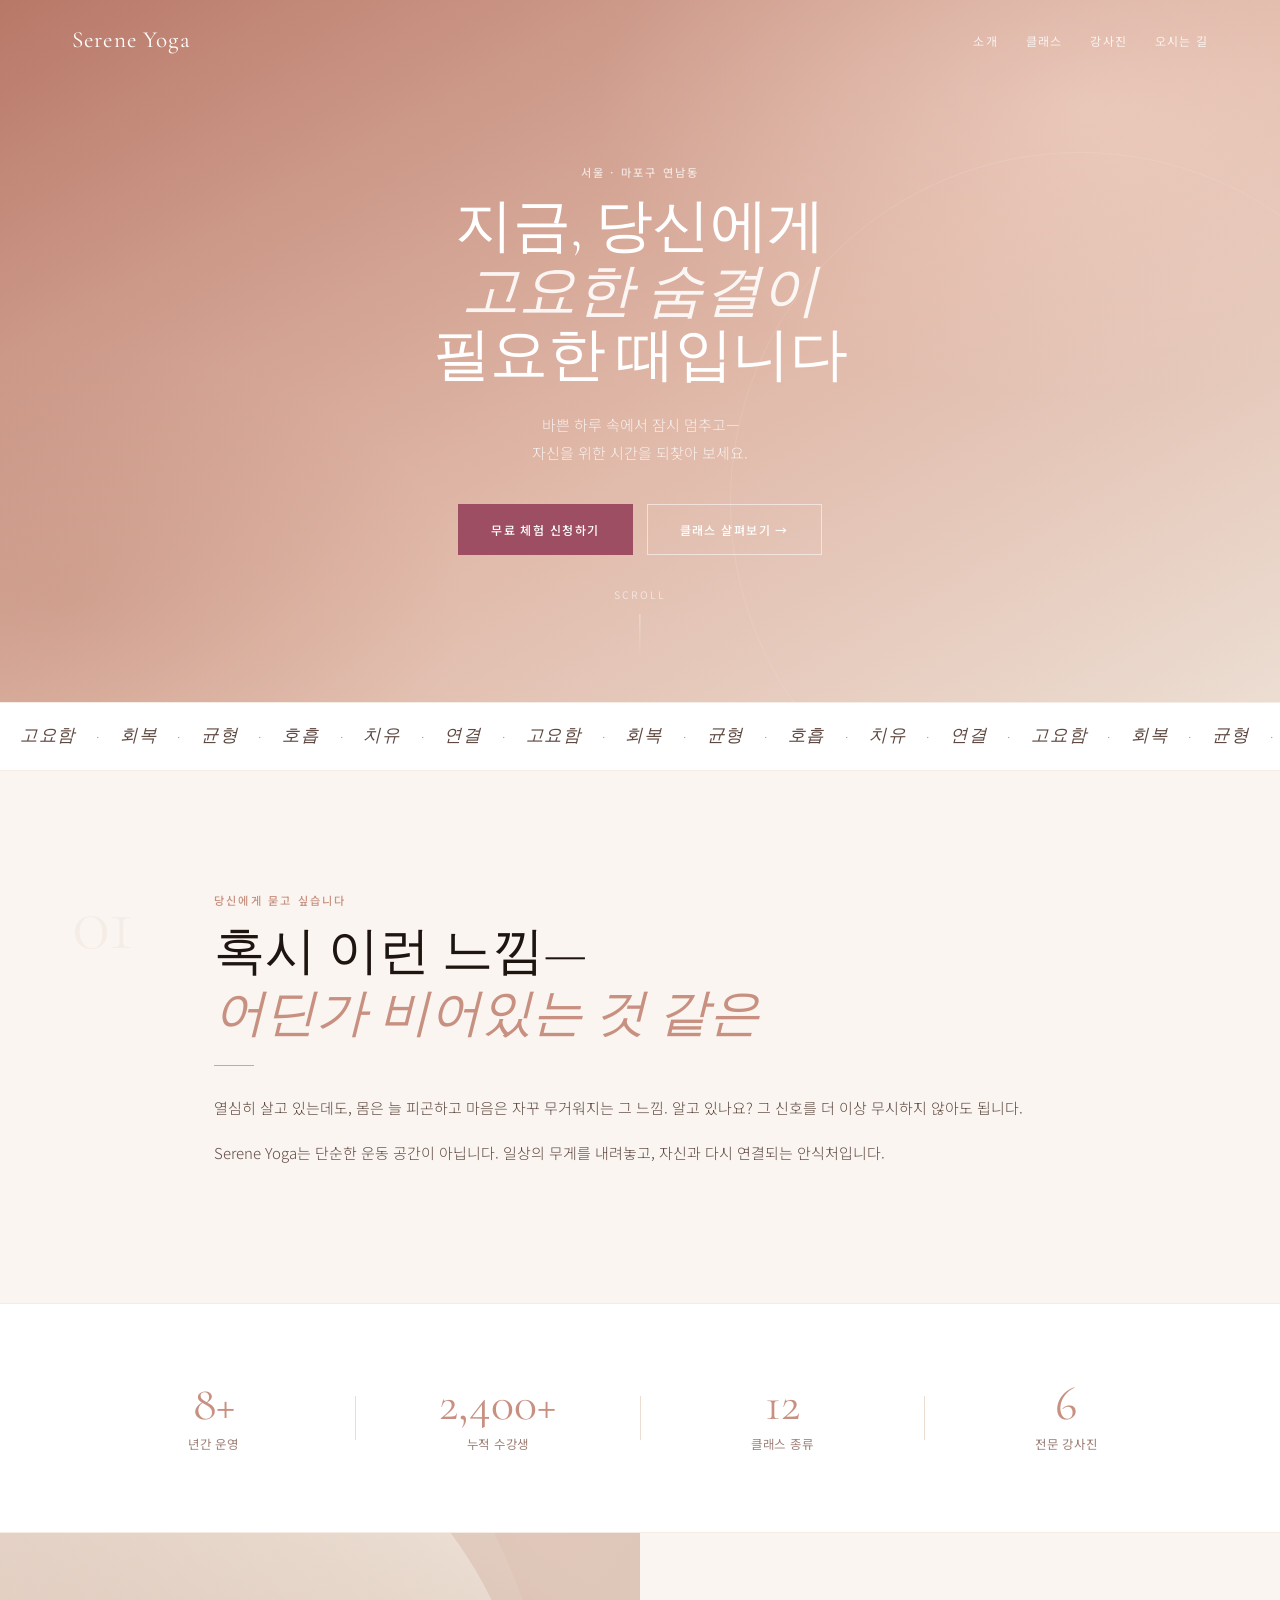
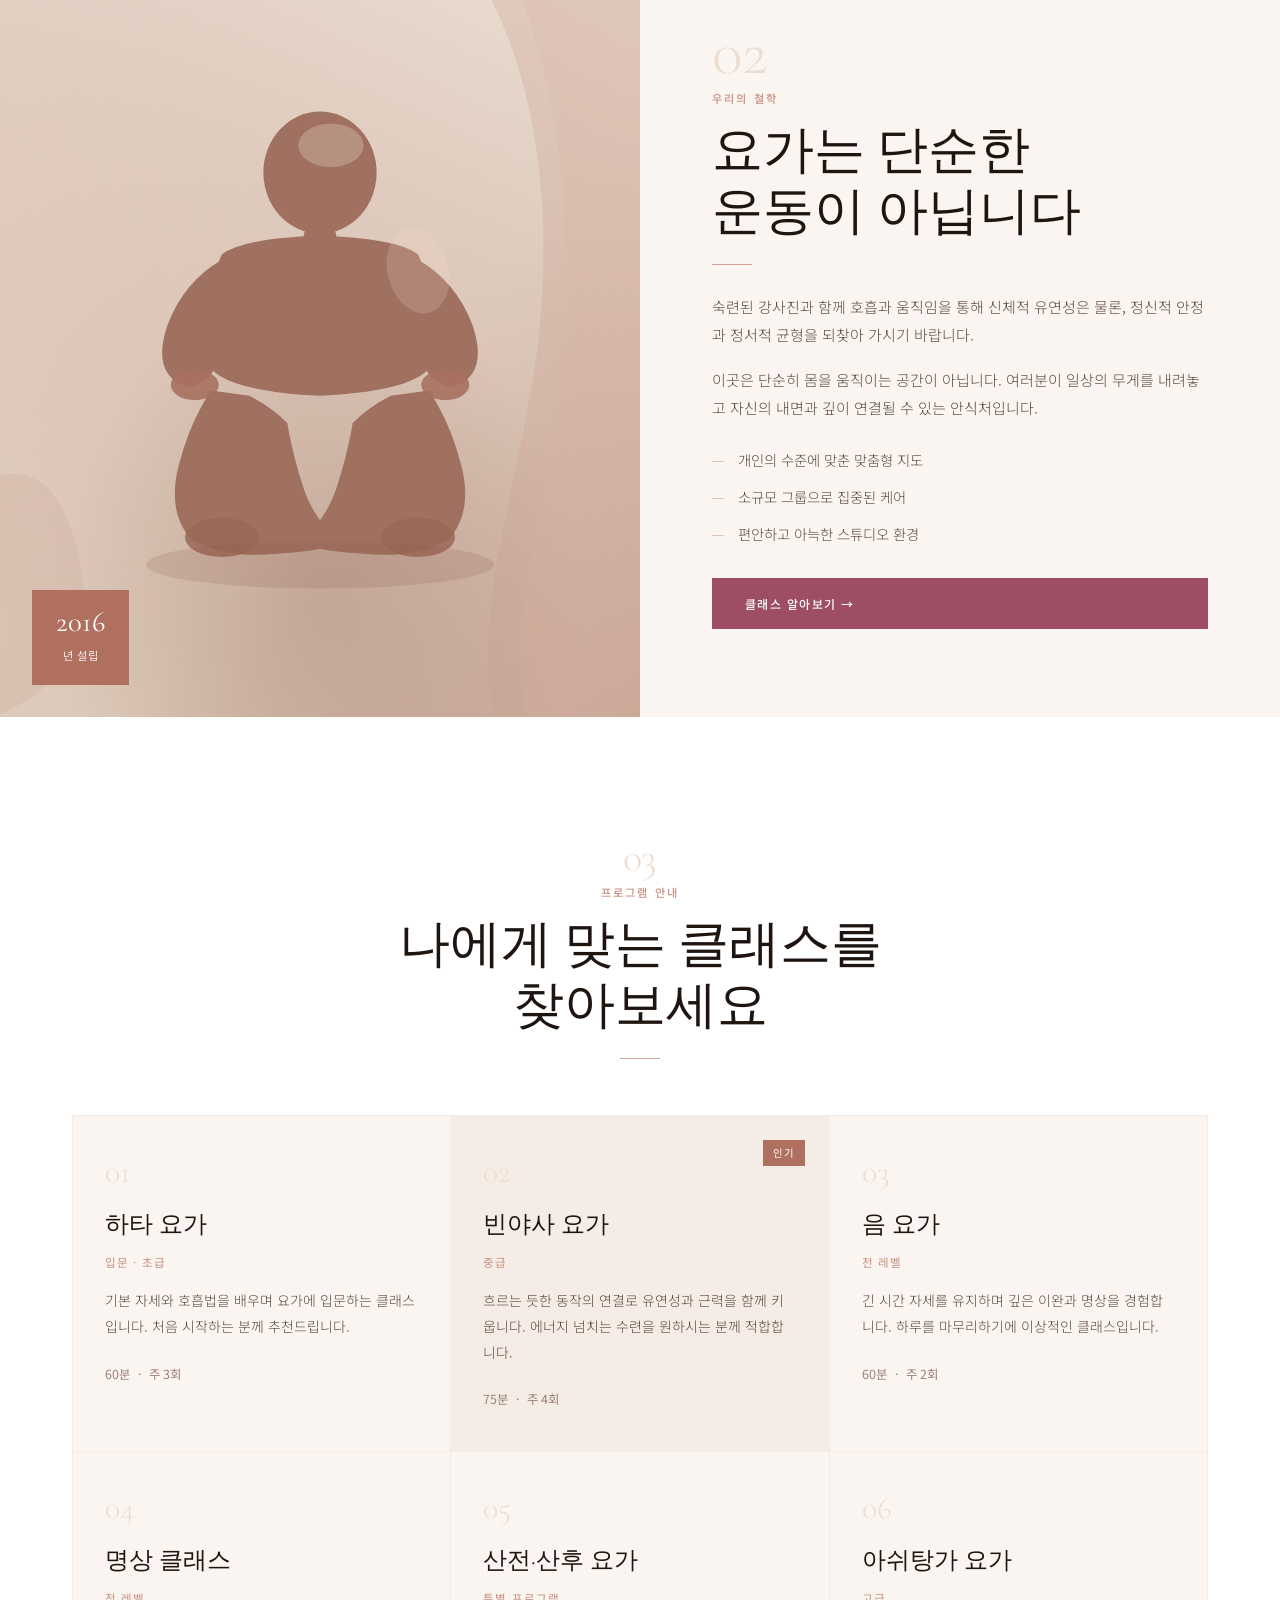
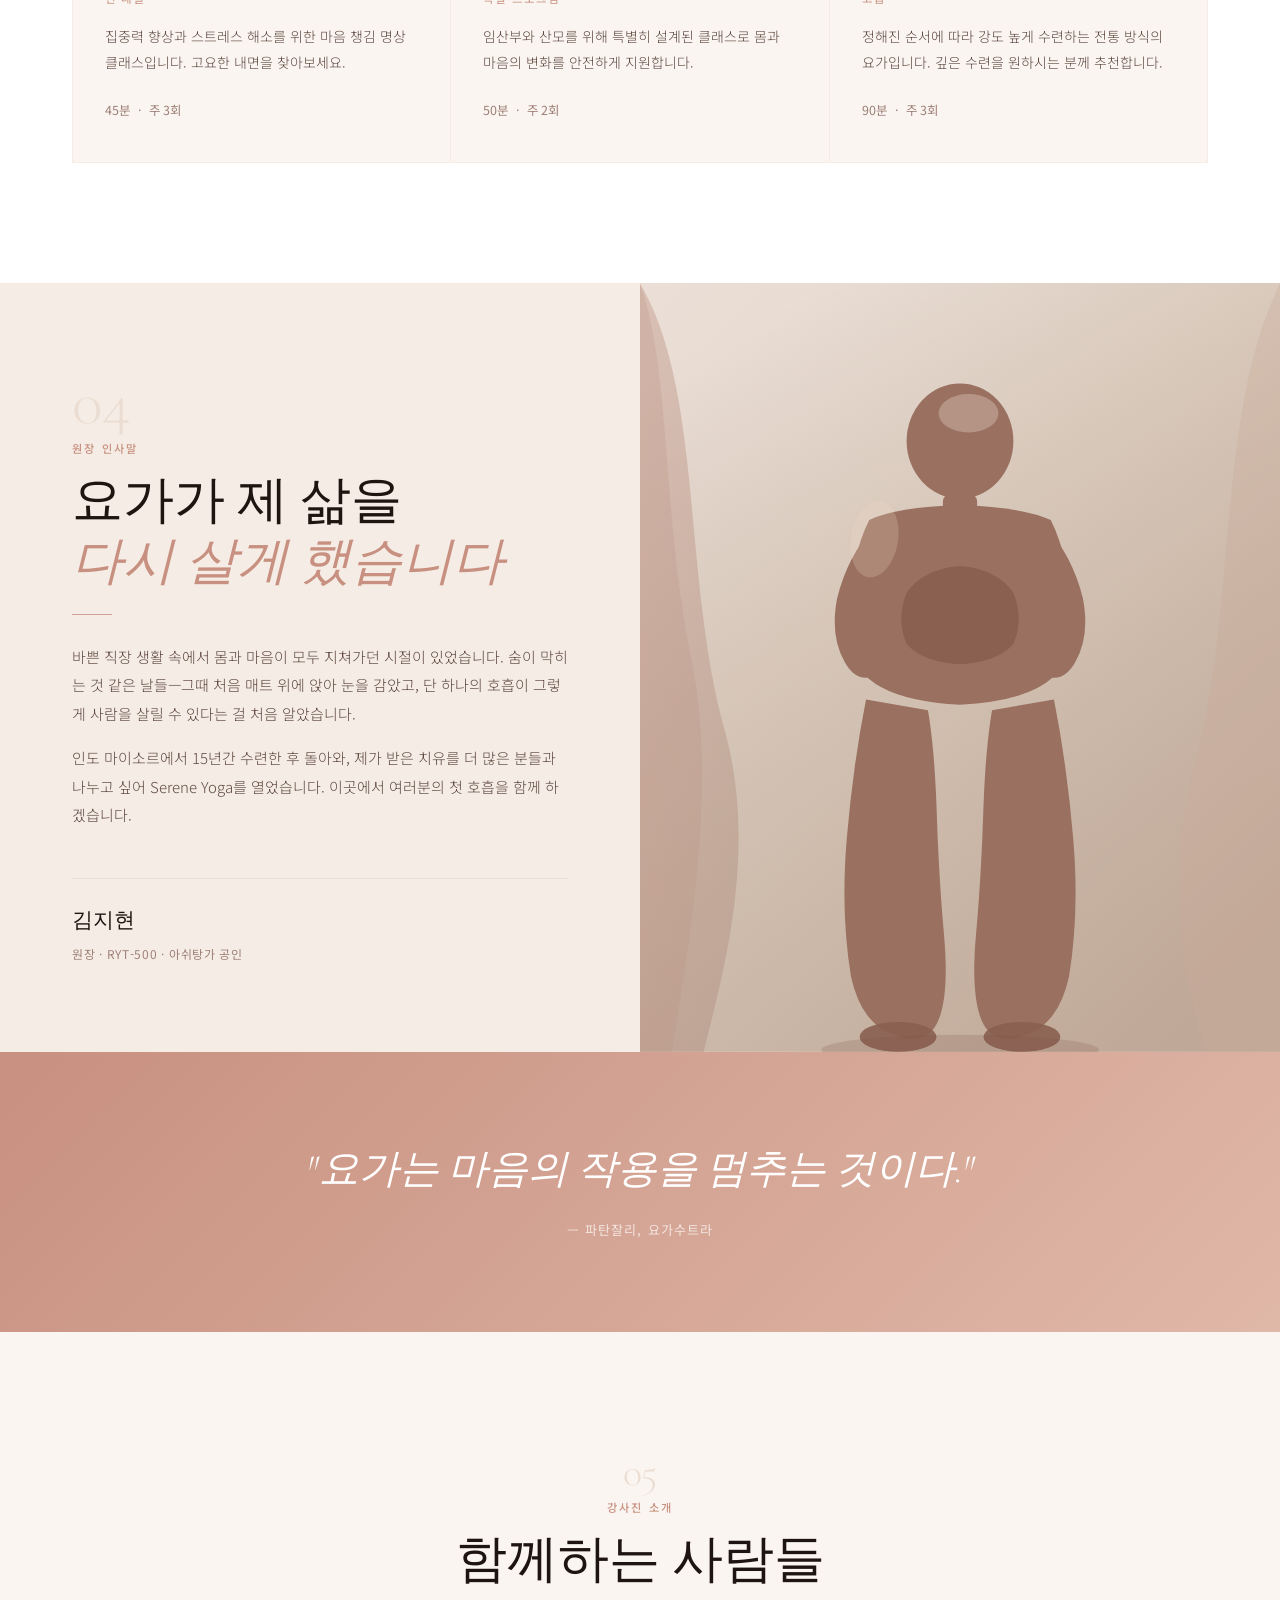
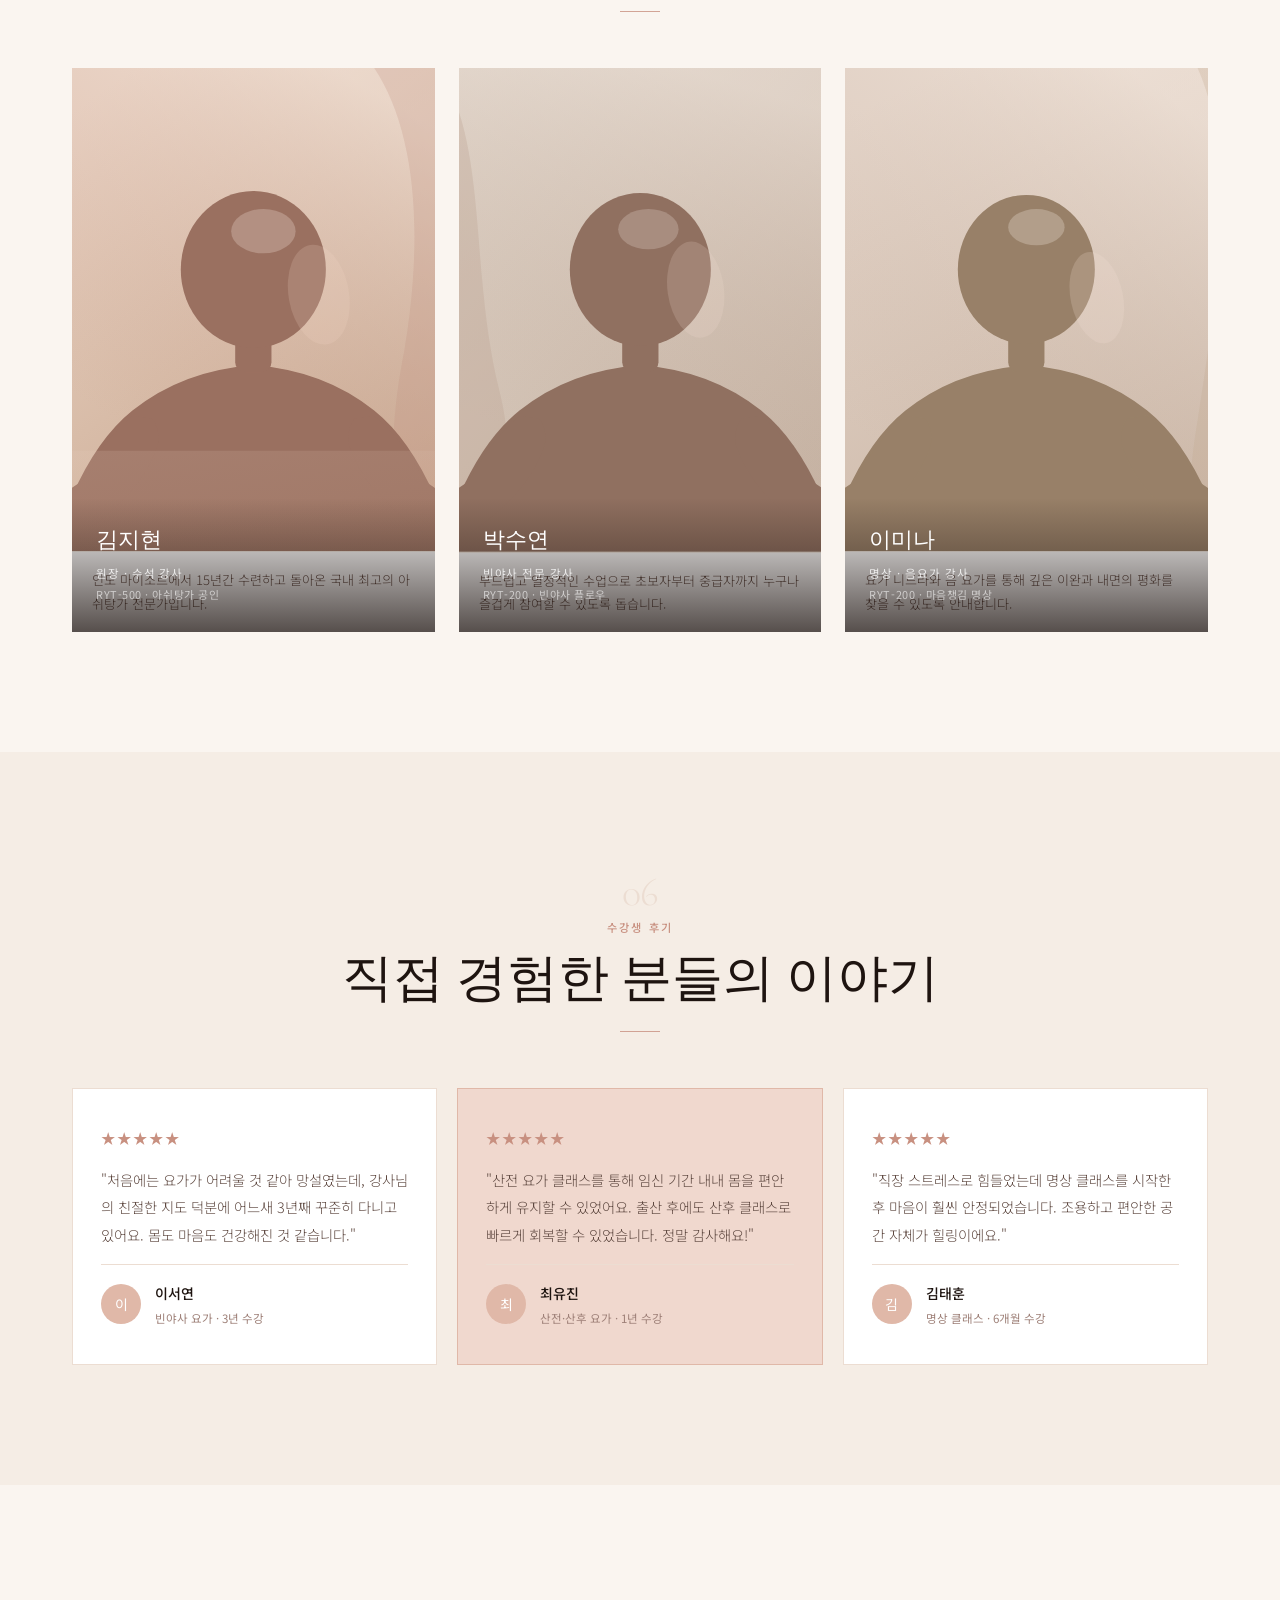
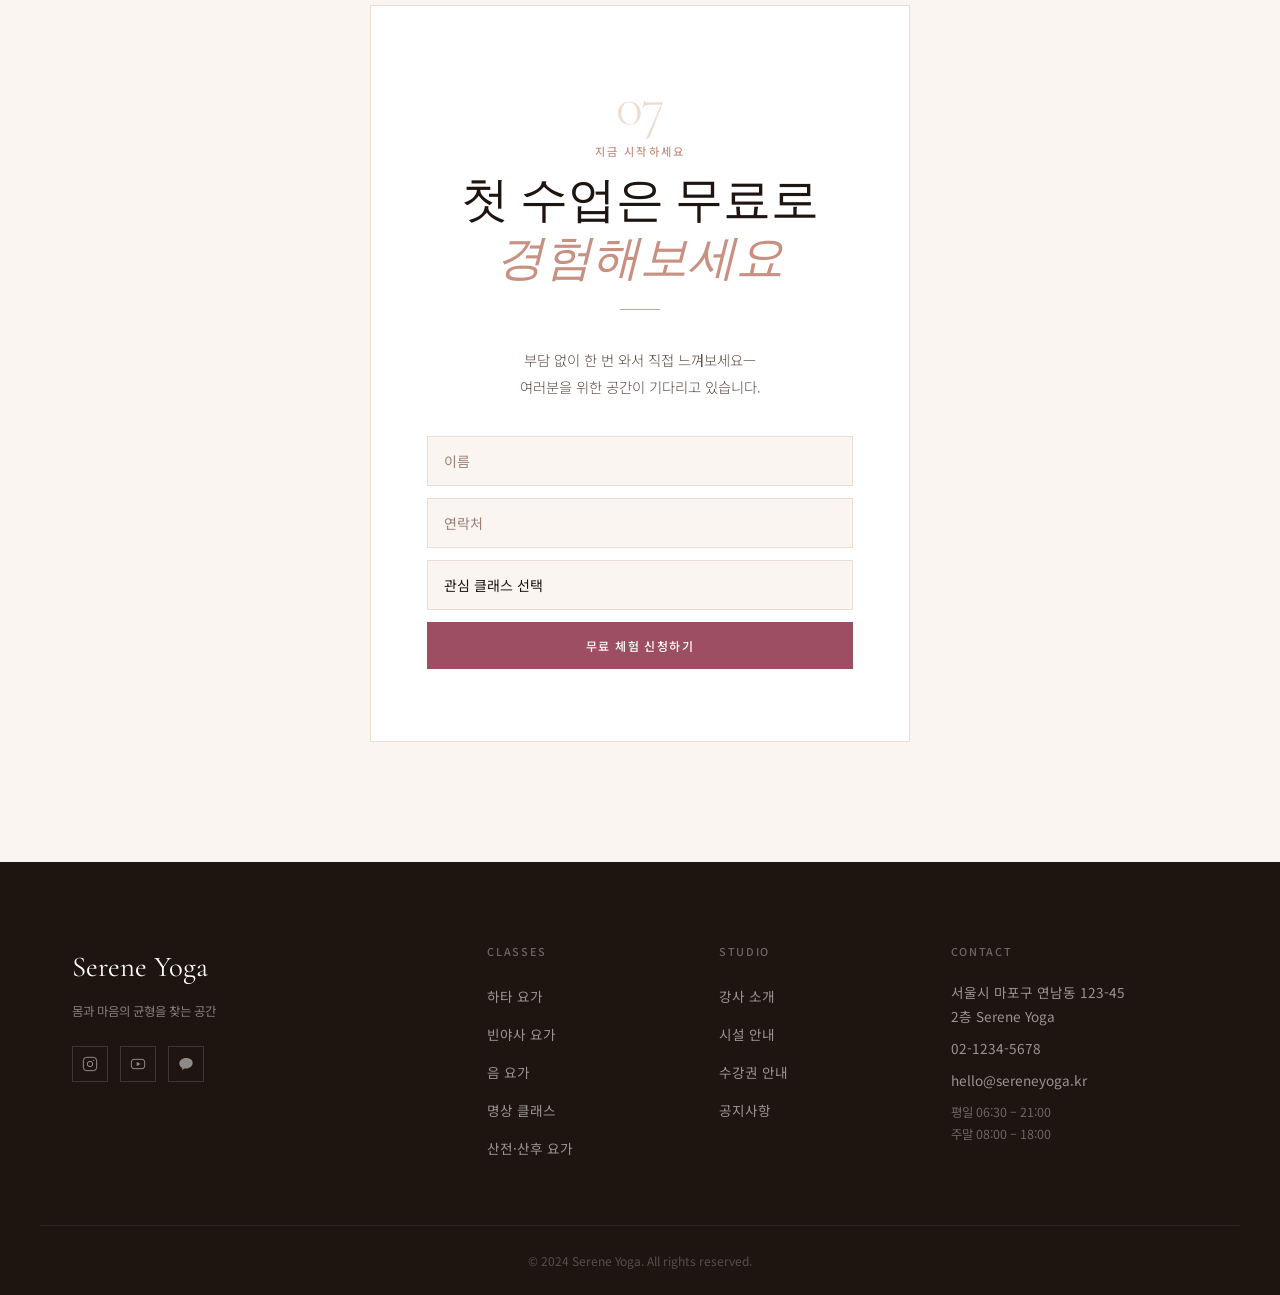
==== commit 83f0b798: "Remove FREE TRIAL button from nav Co-Authored-By: Claude Sonnet 4.6 <noreply@anthropic.com>" ====
--- a/index.html
+++ b/index.html
@@ -21,7 +21,7 @@
         <a href="#story">강사진</a>
         <a href="#contact">오시는 길</a>
       </nav>
-      <a href="#register" class="nav-cta">FREE TRIAL</a>
+
       <button class="nav-toggle" aria-label="메뉴"><span></span><span></span><span></span></button>
     </div>
   </header>
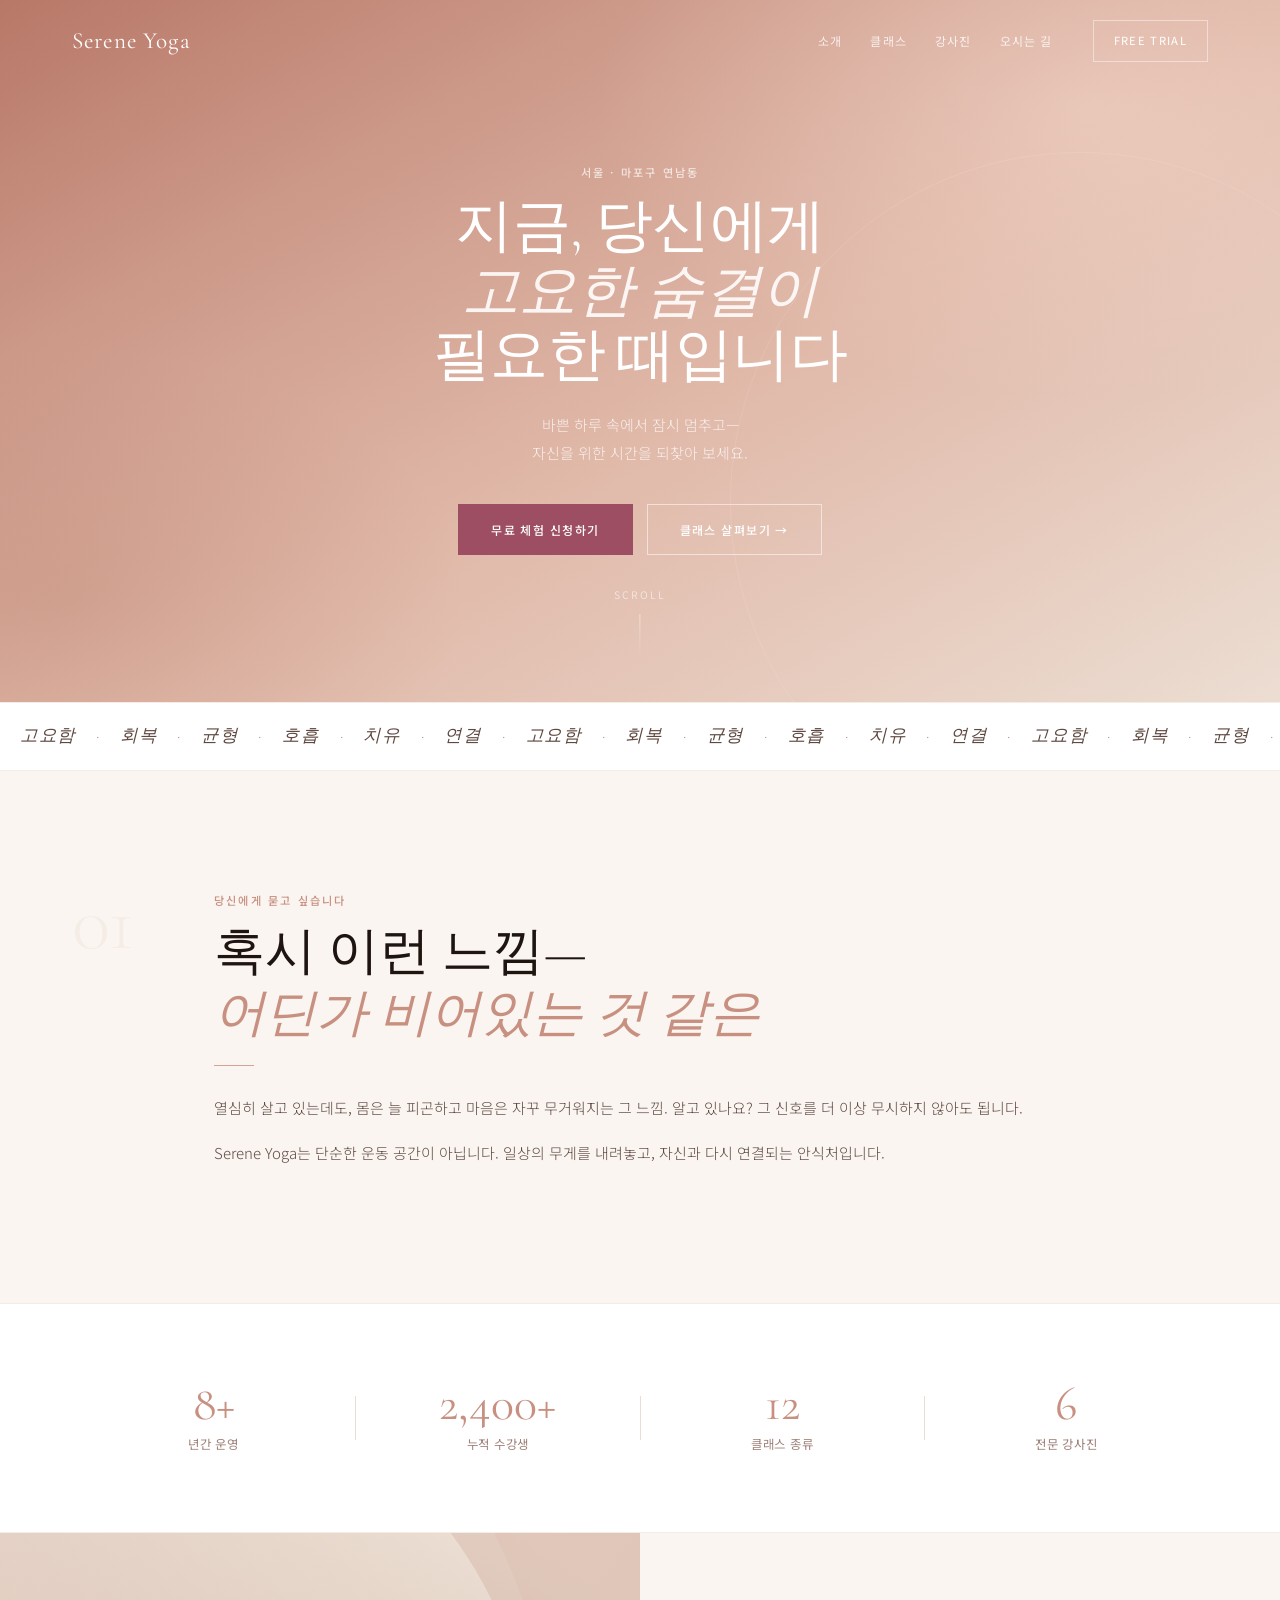
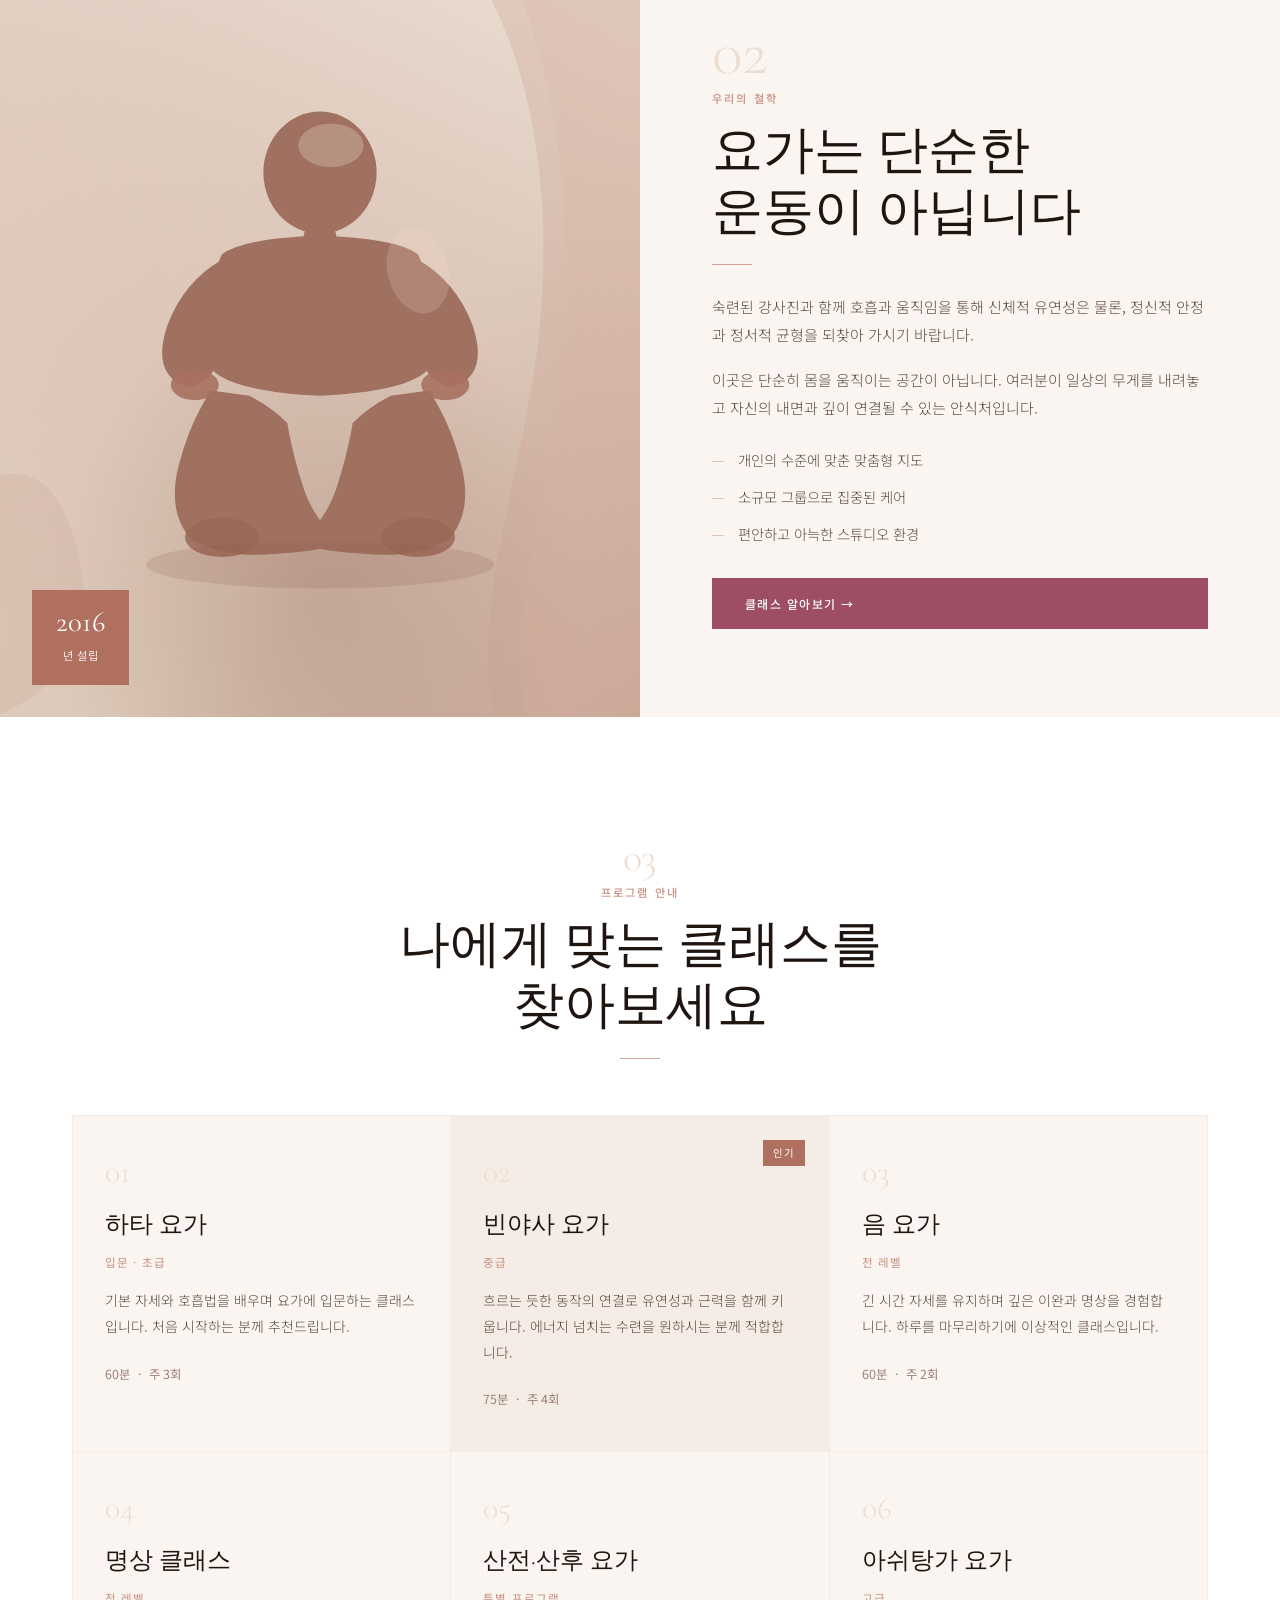
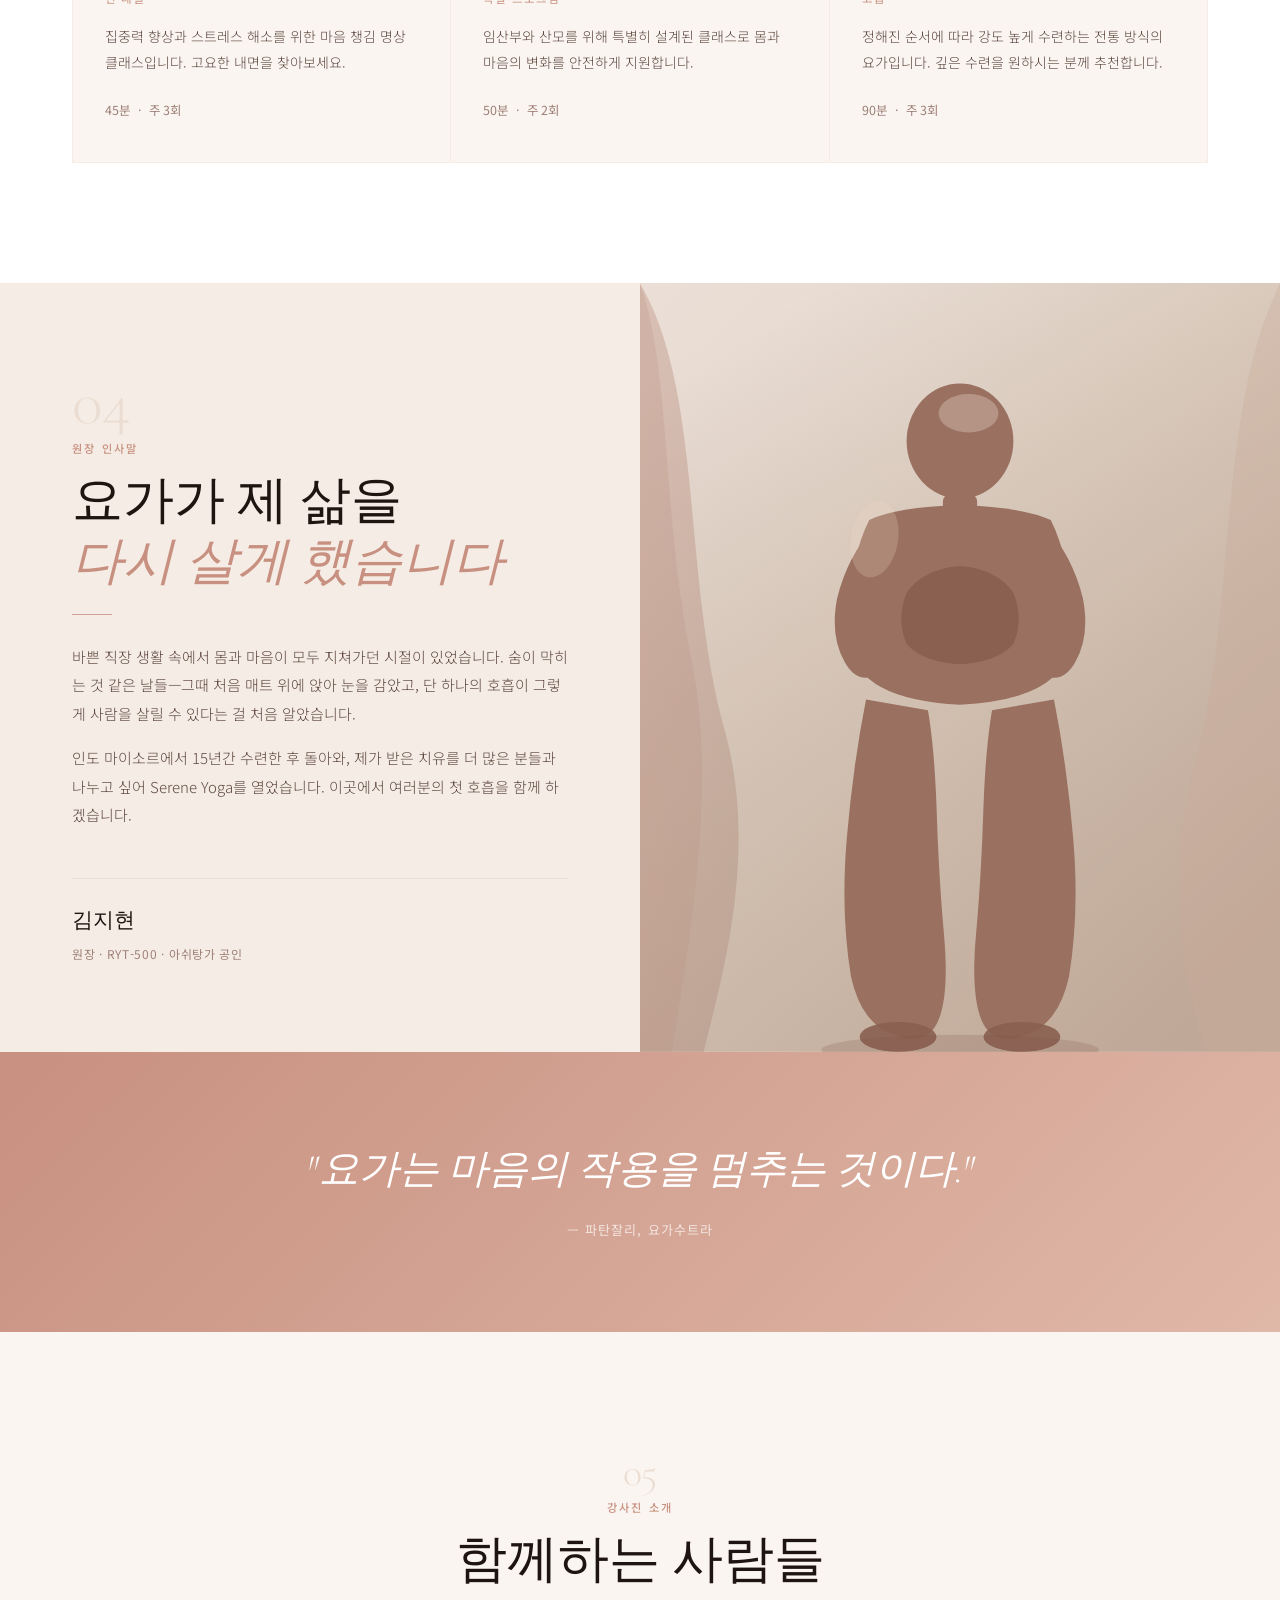
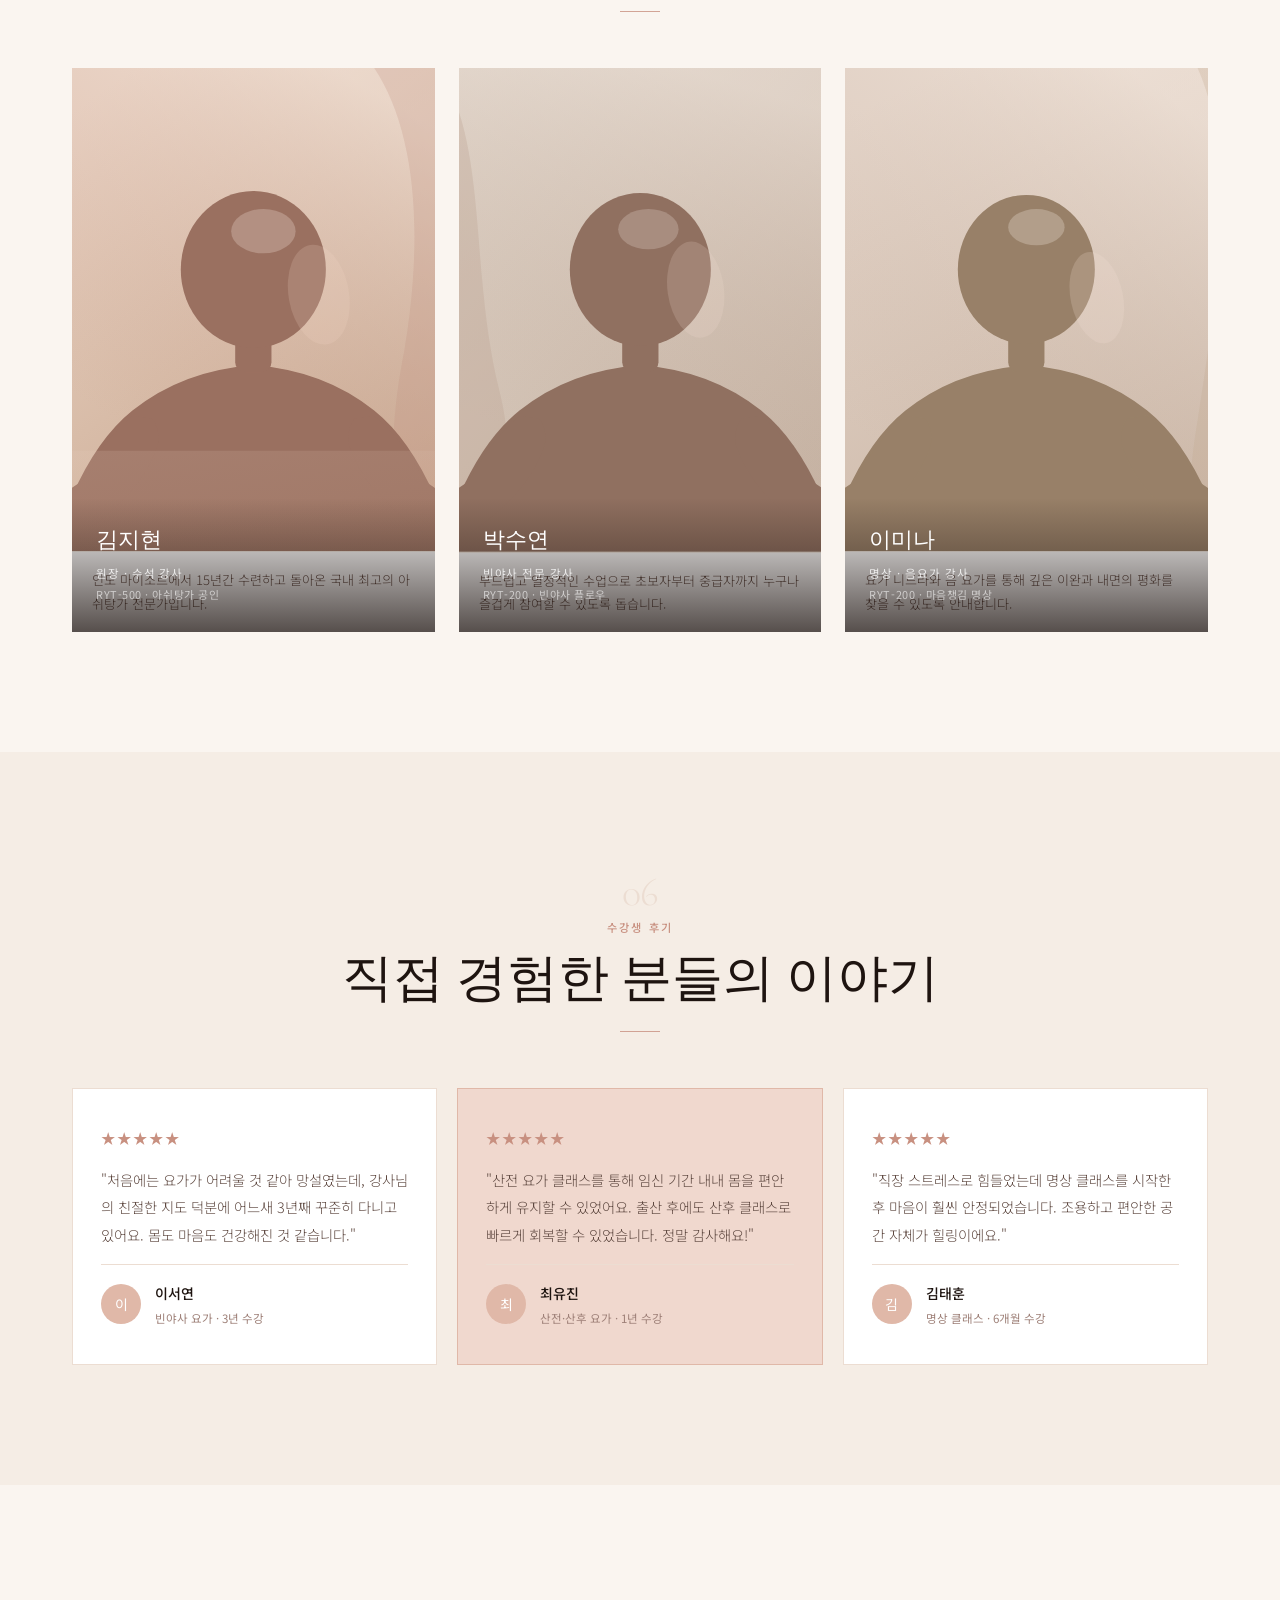
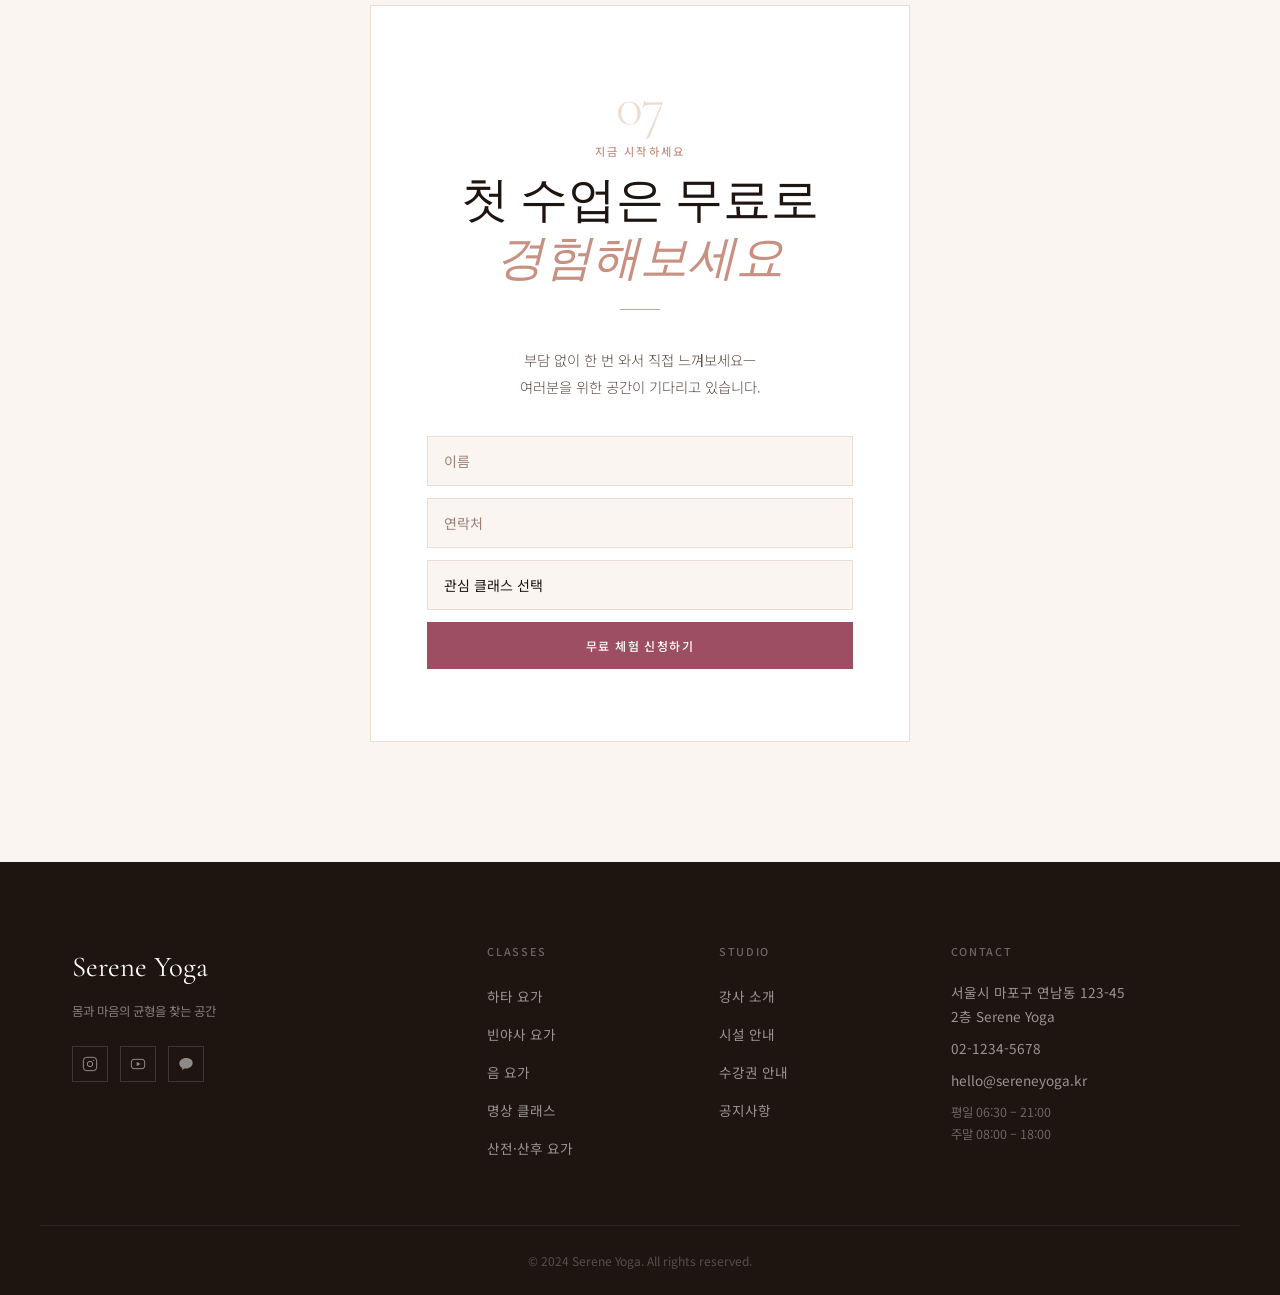
==== commit ad3b6d7d: "Revert "Remove FREE TRIAL button from nav" This reverts commit 83f0b79890bff9fa3945ff917d736f2035905" ====
--- a/index.html
+++ b/index.html
@@ -21,7 +21,7 @@
         <a href="#story">강사진</a>
         <a href="#contact">오시는 길</a>
       </nav>
-
+      <a href="#register" class="nav-cta">FREE TRIAL</a>
       <button class="nav-toggle" aria-label="메뉴"><span></span><span></span><span></span></button>
     </div>
   </header>
